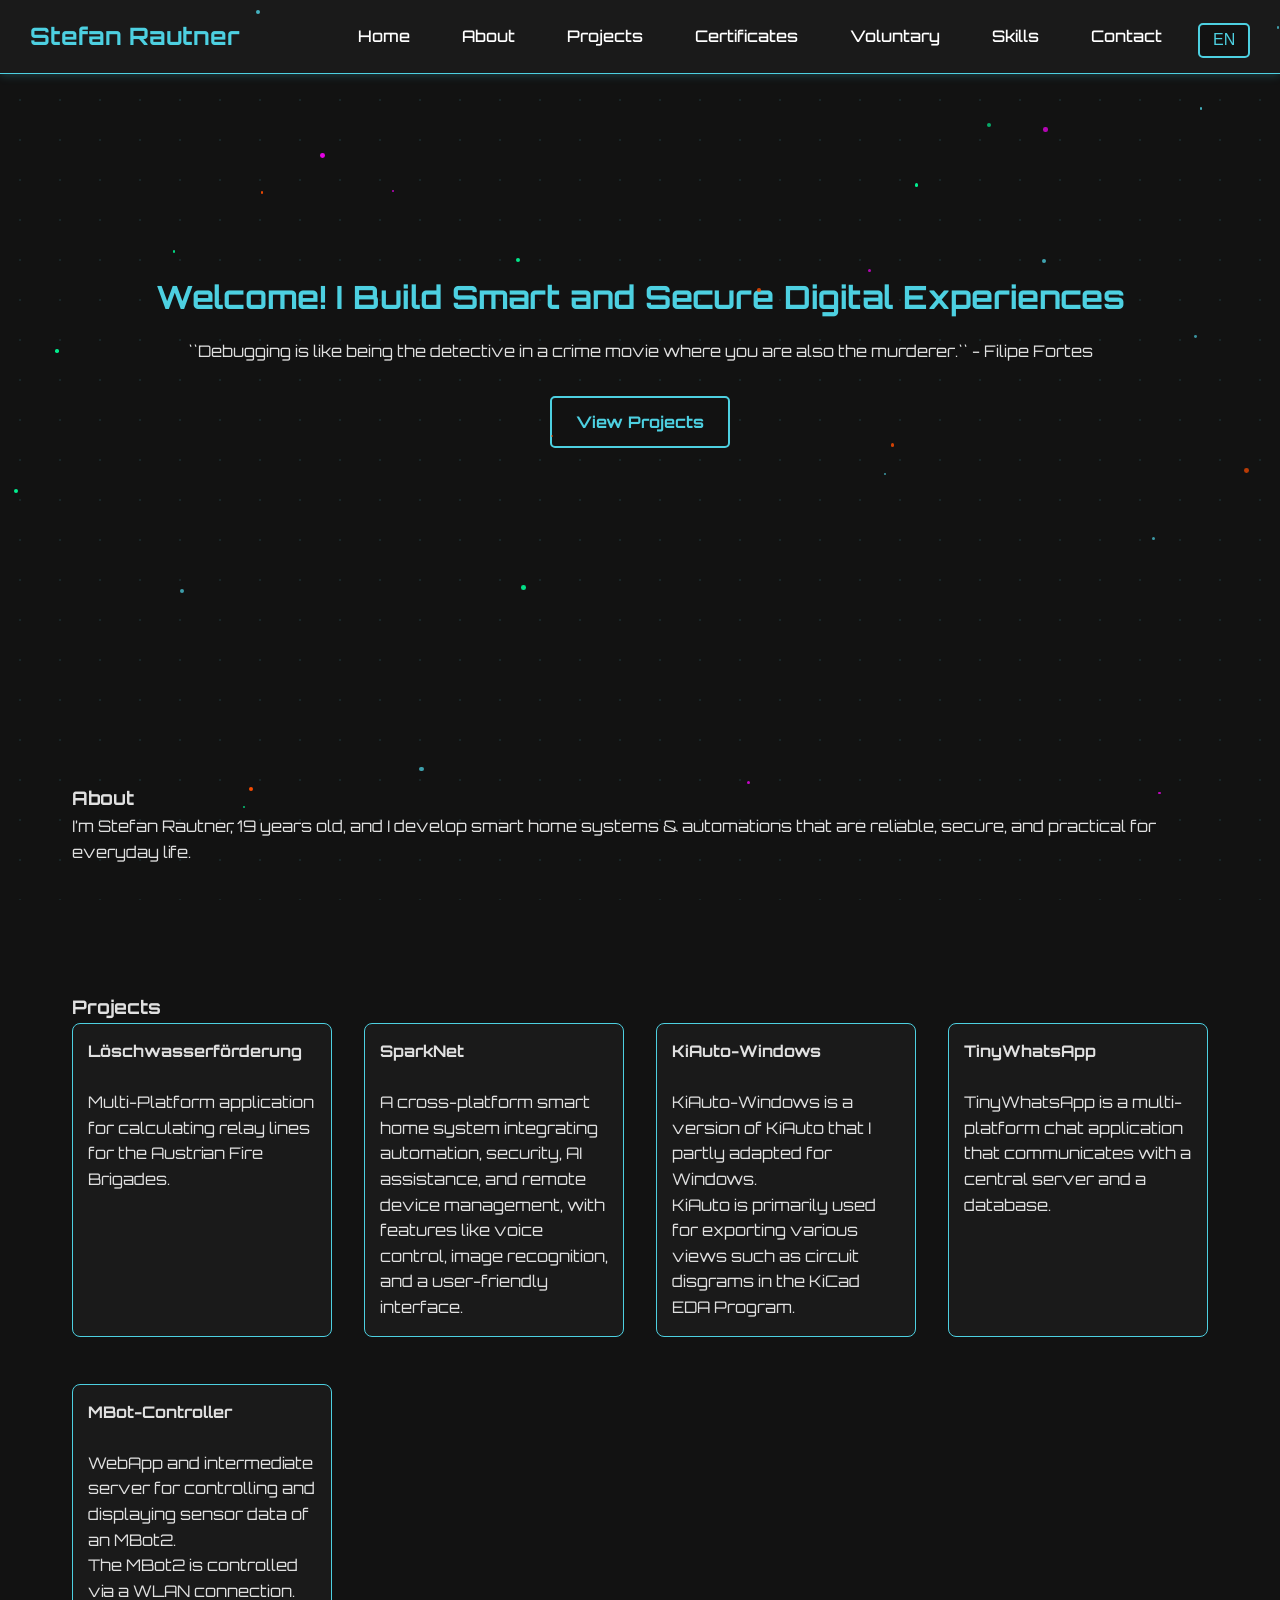
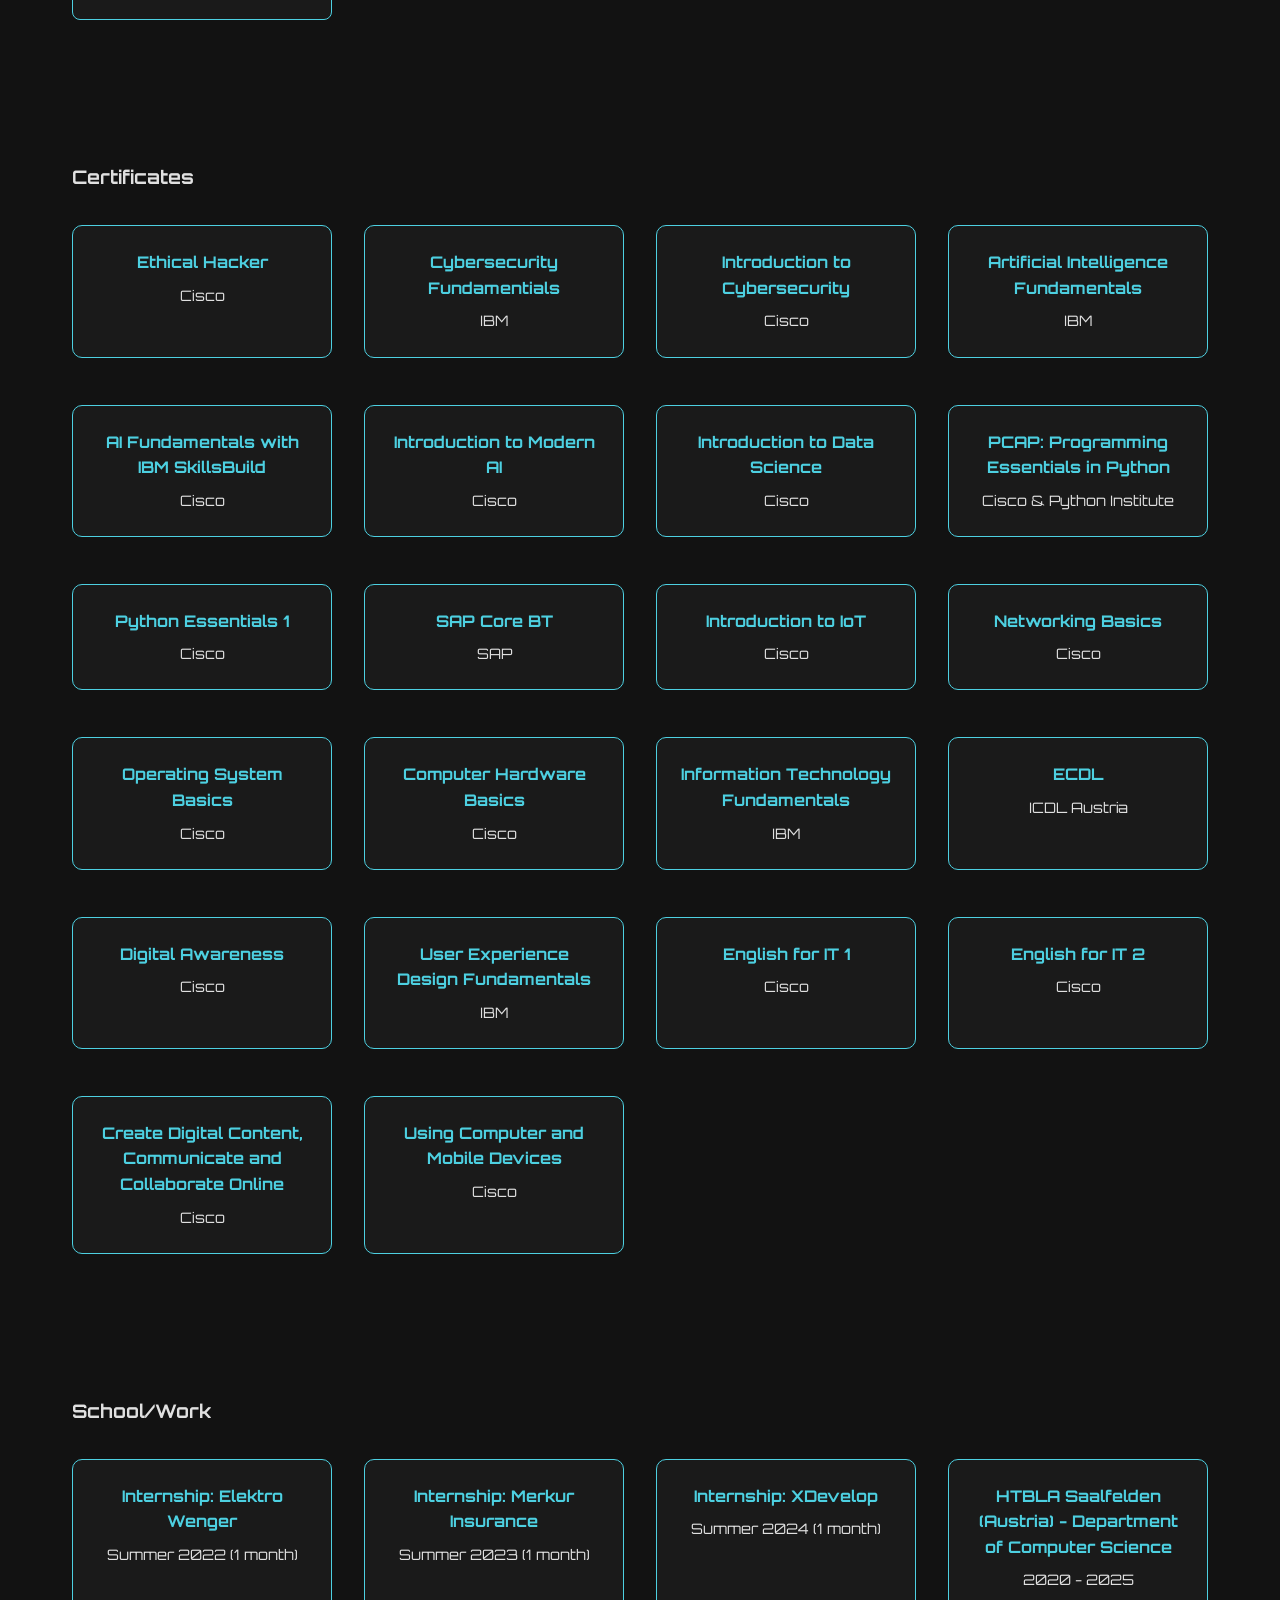
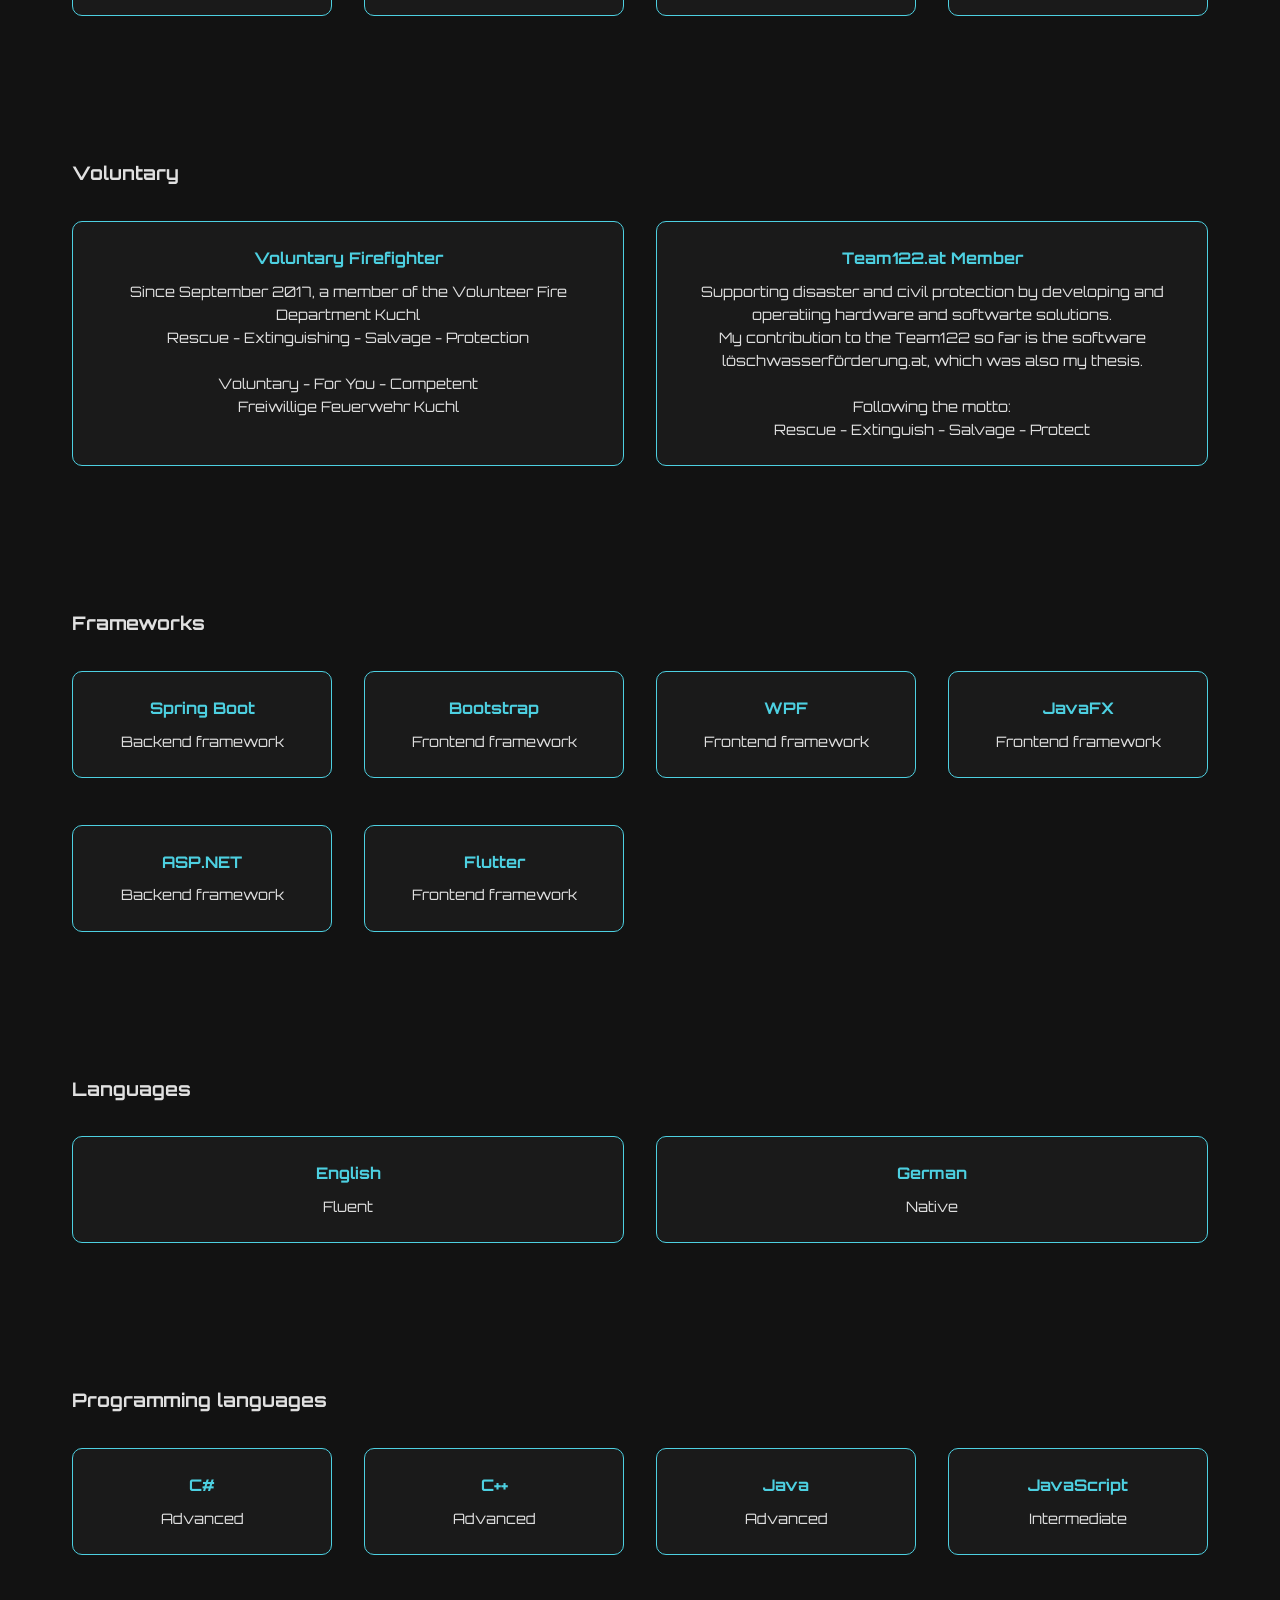
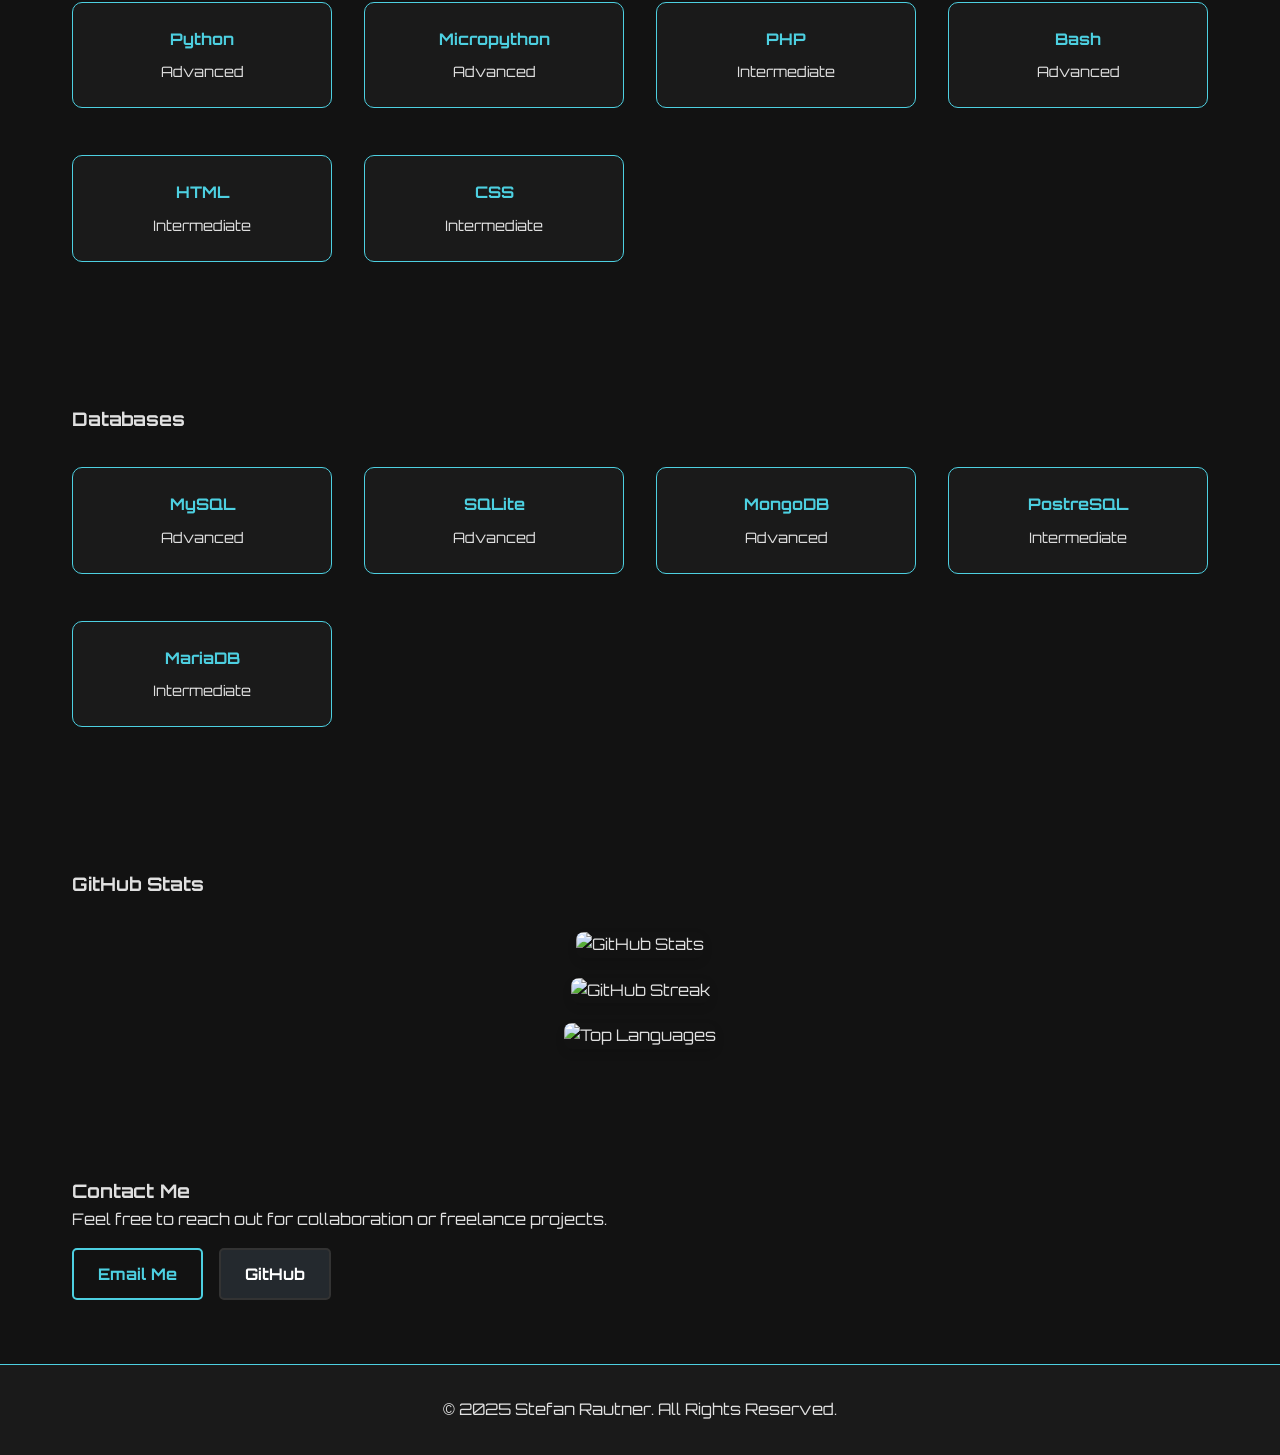
==== index.html @ 66706177 "Update" ====
<!DOCTYPE html>
<html lang="en">

<head>
    <meta charset="UTF-8">
    <meta name="viewport" content="width=device-width, initial-scale=1.0">
    <title>Portfolio</title>
    <link rel="stylesheet" href="style.css">
    <link rel="icon" href="favicon.ico" type="image/x-icon">
    <!-- Google Font for futuristic/cyber look -->
    <link href="https://fonts.googleapis.com/css2?family=Orbitron:wght@400;700&display=swap" rel="stylesheet">
</head>

<body>
    <!-- Header with navigation, hamburger menu, language switcher, and particles effect -->
    <header>
        <div class="particles"></div> <!-- Animated background particles -->
        <h1>Stefan Rautner</h1>

        <!-- Hamburger for mobile menu -->
        <div class="hamburger">
            <div></div> <!-- top line -->
            <div></div> <!-- middle line -->
            <div></div> <!-- bottom line -->
        </div>

        <!-- Right-side menu container including nav links and language switcher -->
        <div class="menu-right">
            <nav class="nav-links">
                <!-- Navigation links using data-key for translations -->
                <a href=".hero" data-key="nav_home"></a>
                <a href="#about" data-key="nav_about"></a>
                <a href="#projects" data-key="nav_projects"></a>
                <a href="#certificates" data-key="nav_certificates"></a>
                <a href="#voluntary" data-key="nav_voluntary"></a>
                <a href="#frameworks" data-key="nav_skills"></a>
                <a href="#contact" data-key="nav_contact"></a>
            </nav>

            <!-- Language switcher inside the hamburger menu -->
            <div class="lang-switcher">
                <div class="lang-dropdown">
                    <button class="lang-btn">EN</button> <!-- Current language -->
                    <div class="lang-options">
                        <button class="lang-option" data-lang="en">English</button>
                        <button class="lang-option" data-lang="de">Deutsch</button>
                    </div>
                </div>
            </div>
        </div>
    </header>

    <!-- Hero Section / Landing area -->
    <section class="hero">
        <h2 data-key="hero_title"></h2> <!-- Hero title -->
        <p data-key="hero_text"></p> <!-- Hero description -->
        <a href="#projects" class="btn" data-key="hero_btn"></a> <!-- Hero CTA button -->
    </section>

    <!-- About Section -->
    <section id="about">
        <h3 data-key="nav_about"></h3>
        <p data-key="about_text"></p>
    </section>

    <!-- Projects Section -->
    <section id="projects">
        <h3 data-key="nav_projects"></h3>
        <div class="projects"></div> <!-- Project cards loaded dynamically -->
    </section>

    <!-- Certificates Section -->
    <section id="certificates">
        <h3 data-key="nav_certificates"></h3>
        <div class="cards-container certificates"></div> <!-- Certificates cards with optional links -->
    </section>

    <!-- School Work Section -->
    <section id="school-work">
        <h3 data-key="nav_school_work"></h3>
        <div class="cards-container school-work"></div> <!-- Cards for school projects or assignments -->
    </section>

    <!-- Voluntary Work Section -->
    <section id="voluntary">
        <h3 data-key="nav_voluntary"></h3>
        <div class="cards-container voluntary"></div> <!-- Voluntary work cards -->
    </section>

    <!-- Frameworks / Skills Section -->
    <section id="frameworks">
        <h3 data-key="nav_frameworks"></h3>
        <div class="cards-container frameworks"></div> <!-- Skills cards -->
    </section>

    <!-- Natural Languages Section -->
    <section id="languages">
        <h3 data-key="nav_languages"></h3>
        <div class="cards-container languages"></div> <!-- Natural languages cards -->
    </section>

    <!-- Programming Languages Section -->
    <section id="programming">
        <h3 data-key="nav_programming"></h3>
        <div class="cards-container programming"></div> <!-- Programming languages cards -->
    </section>

    <!-- Databases Section -->
    <section id="databases">
        <h3 data-key="nav_databases"></h3>
        <div class="cards-container databases"></div> <!-- Database skills cards -->
    </section>

    <!-- GitHub Stats Section -->
    <section id="github-stats">
        <h3 data-key="nav_github_stats"></h3>
        <div class="cards-container github-stats">
            <!-- Profile Details Card -->
            <div class="github-card">
                <img 
                src="https://github-profile-summary-cards.vercel.app/api/cards/profile-details?username=StefanRautner&theme=react" 
                alt="GitHub Stats" 
                />
            </div>

            <!-- Streak Stats Card -->
            <div class="github-card">
                <img 
                src="https://streak-stats.demolab.com?user=StefanRautner&theme=react" 
                alt="GitHub Streak" 
                />
            </div>

            <!-- Top Languages Card -->
            <div class="github-card">
                <img 
                src="https://github-readme-stats.vercel.app/api/top-langs/?username=StefanRautner&layout=compact&theme=react" 
                alt="Top Languages" 
                />
            </div>
        </div>
    </section>


    <!-- Contact Section -->
    <section id="contact">
        <h3 data-key="contact_title"></h3>
        <p data-key="contact_text"></p>
        <div class="contact-links">
            <a id="emailBtn" class="btn contact-btn" data-key="contact_btn"></a> <!-- Opens email client -->
            <a id="githubBtn" class="btn github-btn" target="_blank">GitHub</a> <!-- Opens GitHub profile -->
        </div>
    </section>

    <!-- Scroll to Top Button -->
    <button id="scrollTopBtn" class="scroll-top">↑</button> <!-- Button for scrolling back to top -->

    <!-- Footer -->
    <footer>
        <span data-key="footer_text"></span> <!-- Footer text -->
    </footer>

    <!-- Main JavaScript file -->
    <script src="script.js"></script>
</body>

</html>
---- style.css ----
/* Reset & basic styling for all elements */
* {
    margin: 0;
    padding: 0;
    box-sizing: border-box;
}

/* Ensure html and body take full width, prevent horizontal scroll */
html,
body {
    width: 100%;
    overflow-x: hidden;
}

/* Body styling with dark theme and custom font */
body {
    font-family: 'Orbitron', sans-serif;
    background-color: #121212;
    color: #e0e0e0;
    line-height: 1.6;
}

/* Subtle background pattern for tech/cyber feel */
body::before {
    content: '';
    position: fixed;
    top: 0;
    left: 0;
    width: 100%;
    height: 100%;
    background-image: radial-gradient(#4dd0e1 1px, transparent 1px),
        radial-gradient(#00ff99 1px, transparent 1px);
    background-size: 40px 40px;
    opacity: 0.1;
    pointer-events: none;
    z-index: 0;
}

/* Particle effect container */
.particles {
    position: fixed;
    top: 0;
    left: 0;
    width: 100%;
    height: 100%;
    pointer-events: none;
    /* particles won't block clicks */
    z-index: 0;
    overflow: hidden;
}

/* Individual particle styling and animation */
.particles div {
    position: absolute;
    border-radius: 50%;
    animation: float 12s linear infinite;
}

@keyframes float {
    0% {
        transform: translateY(0) translateX(0);
        opacity: 0.6;
    }

    50% {
        transform: translateY(-40vh) translateX(15vw);
        opacity: 0.3;
    }

    100% {
        transform: translateY(-80vh) translateX(-10vw);
        opacity: 0.6;
    }
}

/* Header styling: fixed at top, flex layout */
header {
    position: fixed;
    top: 0;
    left: 0;
    width: 100%;
    z-index: 1000;
    display: flex;
    justify-content: space-between;
    align-items: center;
    flex-wrap: wrap;
    padding: 1rem 2rem; /* oder 15px 30px */
    background-color: #1a1a1a;
    border-bottom: 1px solid #4dd0e1;
    box-shadow: 0 0 10px rgba(77, 208, 225, 0.3);
    color: white;
}


/* Logo styling */
header h1 {
    color: #4dd0e1;
    font-size: 1.5rem;
}

/* Navigation styling */
nav {
    display: flex;
    flex-wrap: wrap;
}

nav a {
    margin: 0 1rem;
    color: #e0e0e0;
    text-decoration: none;
    position: relative;
    transition: 0.3s;
}

/* Hover underline effect for nav links */
nav a::after {
    content: '';
    position: absolute;
    width: 0%;
    height: 2px;
    background-color: #4dd0e1;
    bottom: -3px;
    left: 0;
    transition: width 0.3s;
}

nav a:hover::after {
    width: 100%;
}

/* Language switcher container */
.lang-switcher {
    position: relative;
    margin-top: 0.5rem;
}

/* Language dropdown wrapper */
.lang-dropdown {
    position: relative;
    display: inline-block;
}

/* Language button styling */
.lang-btn {
    background: #121212;
    border: 2px solid #4dd0e1;
    padding: 0.4rem 0.8rem;
    border-radius: 5px;
    color: #4dd0e1;
    font-size: 1rem;
    cursor: pointer;
    transition: all 0.3s ease;
}

.lang-btn:hover {
    background-color: #4dd0e1;
    color: #121212;
}

/* Dropdown options hidden by default */
.lang-options {
    display: none;
    position: absolute;
    top: 110%;
    right: 0;
    background: #1a1a1a;
    border: 1px solid #4dd0e1;
    border-radius: 5px;
    min-width: 120px;
    z-index: 1001;
}

/* Show dropdown when active */
.lang-dropdown.active .lang-options {
    display: block;
}

/* Individual language option styling */
.lang-option {
    display: block;
    width: 100%;
    background: none;
    border: none;
    padding: 0.5rem 1rem;
    text-align: left;
    color: #e0e0e0;
    cursor: pointer;
    font-size: 0.95rem;
    transition: background 0.2s;
}

.lang-option:hover {
    background-color: #4dd0e1;
    color: #121212;
}

/* Hero section center-aligned */
.hero {
    display: flex;
    flex-direction: column;
    justify-content: center;
    align-items: center;
    min-height: 80vh;
    padding: 0 20px;
    text-align: center;
}


/* Hero title styling */
.hero h2 {
    font-size: 2rem;
    margin-bottom: 1rem;
    color: #4dd0e1;
}

/* Hero paragraph spacing */
.hero p {
    margin-bottom: 2rem;
}

/* General button styling */
.btn {
    display: inline-block;
    padding: 0.7rem 1.5rem;
    border: 2px solid #4dd0e1;
    border-radius: 5px;
    color: #4dd0e1;
    text-decoration: none;
    font-weight: bold;
    transition: all 0.3s;
}

.btn:hover {
    background-color: #4dd0e1;
    color: #121212;
}

/* Section padding and width */
section {
    padding: 4rem 2rem;
    max-width: 1200px;
    margin: auto;
    width: 100%;
    scroll-margin-top: 80px;
    /* prevent header overlap when linking */
}

/* Anchor offset for fixed header */
section::before {
    content: "";
    display: block;
    height: 80px;
    margin-top: -80px;
    visibility: hidden;
}

/* Grid layout for projects */
.projects {
    display: grid;
    grid-template-columns: repeat(auto-fit, minmax(250px, 1fr));
    gap: 2rem;
}

/* Individual project card styling */
.project-card {
    background-color: #1a1a1a;
    padding: 1.5rem;
    border-radius: 10px;
    transition: transform 0.3s, box-shadow 0.3s;
}

.project-card, .card {
    border: 1px solid #4dd0e1; /* Neon-Blau wie Partikel */
    border-radius: 8px;
    padding: 15px;
    margin-bottom: 15px;
}

.project-card:hover, .card:hover {
    border-color: #3cff00; /* Farbe ändert sich beim Hover */
    box-shadow: 0 4px 8px rgba(0,0,0,0.1);
    transform: translateY(-2px);
    transition: all 0.3s ease;
}



.project-card:hover {
    transform: translateY(-5px);
    box-shadow: 0 5px 15px rgba(77, 208, 225, 0.4);
}

/* Footer styling */
footer {
    text-align: center;
    padding: 2rem;
    background-color: #1a1a1a;
    border-top: 1px solid #4dd0e1;
}

/* Container for contact buttons */
.contact-links {
    display: flex;
    gap: 1rem;
    flex-wrap: wrap;
    margin-top: 1rem;
}

/* Hover animation for contact buttons */
.contact-links .btn::after {
    content: '';
    position: absolute;
    left: -100%;
    top: 0;
    width: 100%;
    height: 100%;
    background: rgba(77, 208, 225, 0.2);
    transition: all 0.3s ease;
    z-index: 0;
}

.contact-links .btn:hover::after {
    left: 0;
}

.contact-links .btn:hover {
    color: #121212;
    background-color: #4dd0e1;
}

/* GitHub button special styling */
.github-btn {
    border-color: #333;
    background-color: #24292e;
    color: #fff;
}

.github-btn::after {
    background: rgba(77, 208, 225, 0.15);
}

.github-btn:hover {
    background-color: #4dd0e1;
    color: #121212;
    border-color: #4dd0e1;
}

/* GitHub Stats */
.cards-container.github-stats {
    display: flex;
    flex-direction: column;
    gap: 20px;
    align-items: center;
}

.github-card img {
    max-width: 100%;
    border-radius: 8px;
    box-shadow: 0 4px 10px rgba(0,0,0,0.1);
}


/* Responsive adjustments for smaller screens */
@media (max-width: 768px) {
    header {
        flex-direction: column;
        align-items: flex-start;
    }

    nav {
        margin-top: 0.5rem;
        width: 100%;
    }

    nav a {
        margin: 0.3rem 0.5rem;
    }

    .lang-switcher {
        align-self: flex-end;
        margin-top: 0.5rem;
    }

    .hero h2 {
        font-size: 1.7rem;
    }

    .hero p {
        font-size: 0.95rem;
    }
}

/* Scroll-to-top button */
.scroll-top {
    position: fixed;
    bottom: 20px;
    right: 20px;
    background: #121212;
    border: 2px solid #4dd0e1;
    color: #4dd0e1;
    width: 50px;
    height: 50px;
    border-radius: 50%;
    font-size: 1.5rem;
    cursor: pointer;
    display: none;
    transition: all 0.3s ease;
    box-shadow: 0 0 15px rgba(77, 208, 225, 0.6);

    /* center the arrow */
    display: flex;
    justify-content: center;
    align-items: center;
}

/* Generic grid container for cards */
.cards-container {
    display: grid;
    grid-template-columns: repeat(auto-fit, minmax(220px, 1fr));
    gap: 2rem;
    margin-top: 2rem;
}

/* Individual card styling for skills, certificates, etc. */
.card {
    background-color: #1a1a1a;
    padding: 1.5rem;
    border-radius: 10px;
    transition: transform 0.3s, box-shadow 0.3s;
    text-align: center;
}

.card:hover {
    transform: translateY(-5px);
    box-shadow: 0 5px 15px rgba(77, 208, 225, 0.4);
}

.card h4 {
    margin-bottom: 0.5rem;
    color: #4dd0e1;
}

.card p {
    font-size: 0.9rem;
    color: #e0e0e0;
}

header {
    display: flex;
    justify-content: space-between;
    align-items: center;
    position: fixed;
    padding: 15px 30px;
    color: white;
}

.menu-right {
    display: flex;
    align-items: center;
    gap: 20px;
}

.nav-links {
    display: flex;
    gap: 20px;
}

.nav-links a {
    color: white;
    text-decoration: none;
    font-weight: 500;
}

.hamburger {
    display: none;
    flex-direction: column;
    cursor: pointer;
    gap: 5px;
}

.hamburger div {
    width: 25px;
    height: 3px;
    background-color: white;
    transition: all 0.3s ease;
}

/* Mobile Responsive */
@media (max-width: 768px) {
    .menu-right {
        position: fixed;
        top: 0;
        right: -250px; /* hidden by default */
        height: 100%;
        width: 250px;
        background-color: rgba(0,0,0,0.95);
        flex-direction: column;
        align-items: flex-start;
        padding: 70px 20px;
        gap: 20px;
        transition: right 0.3s ease;
        z-index: 999;
    }

    .menu-right.active {
        right: 0; /* slide in */
    }

    .nav-links {
        flex-direction: column;
        width: 100%;
        gap: 15px;
    }

    .hamburger {
        display: flex;
    }
}

/* Hamburger animation */
.hamburger.open div:nth-child(1) {
    transform: rotate(45deg) translate(5px, 5px);
}
.hamburger.open div:nth-child(2) {
    opacity: 0;
}
.hamburger.open div:nth-child(3) {
    transform: rotate(-45deg) translate(5px, -5px);
}
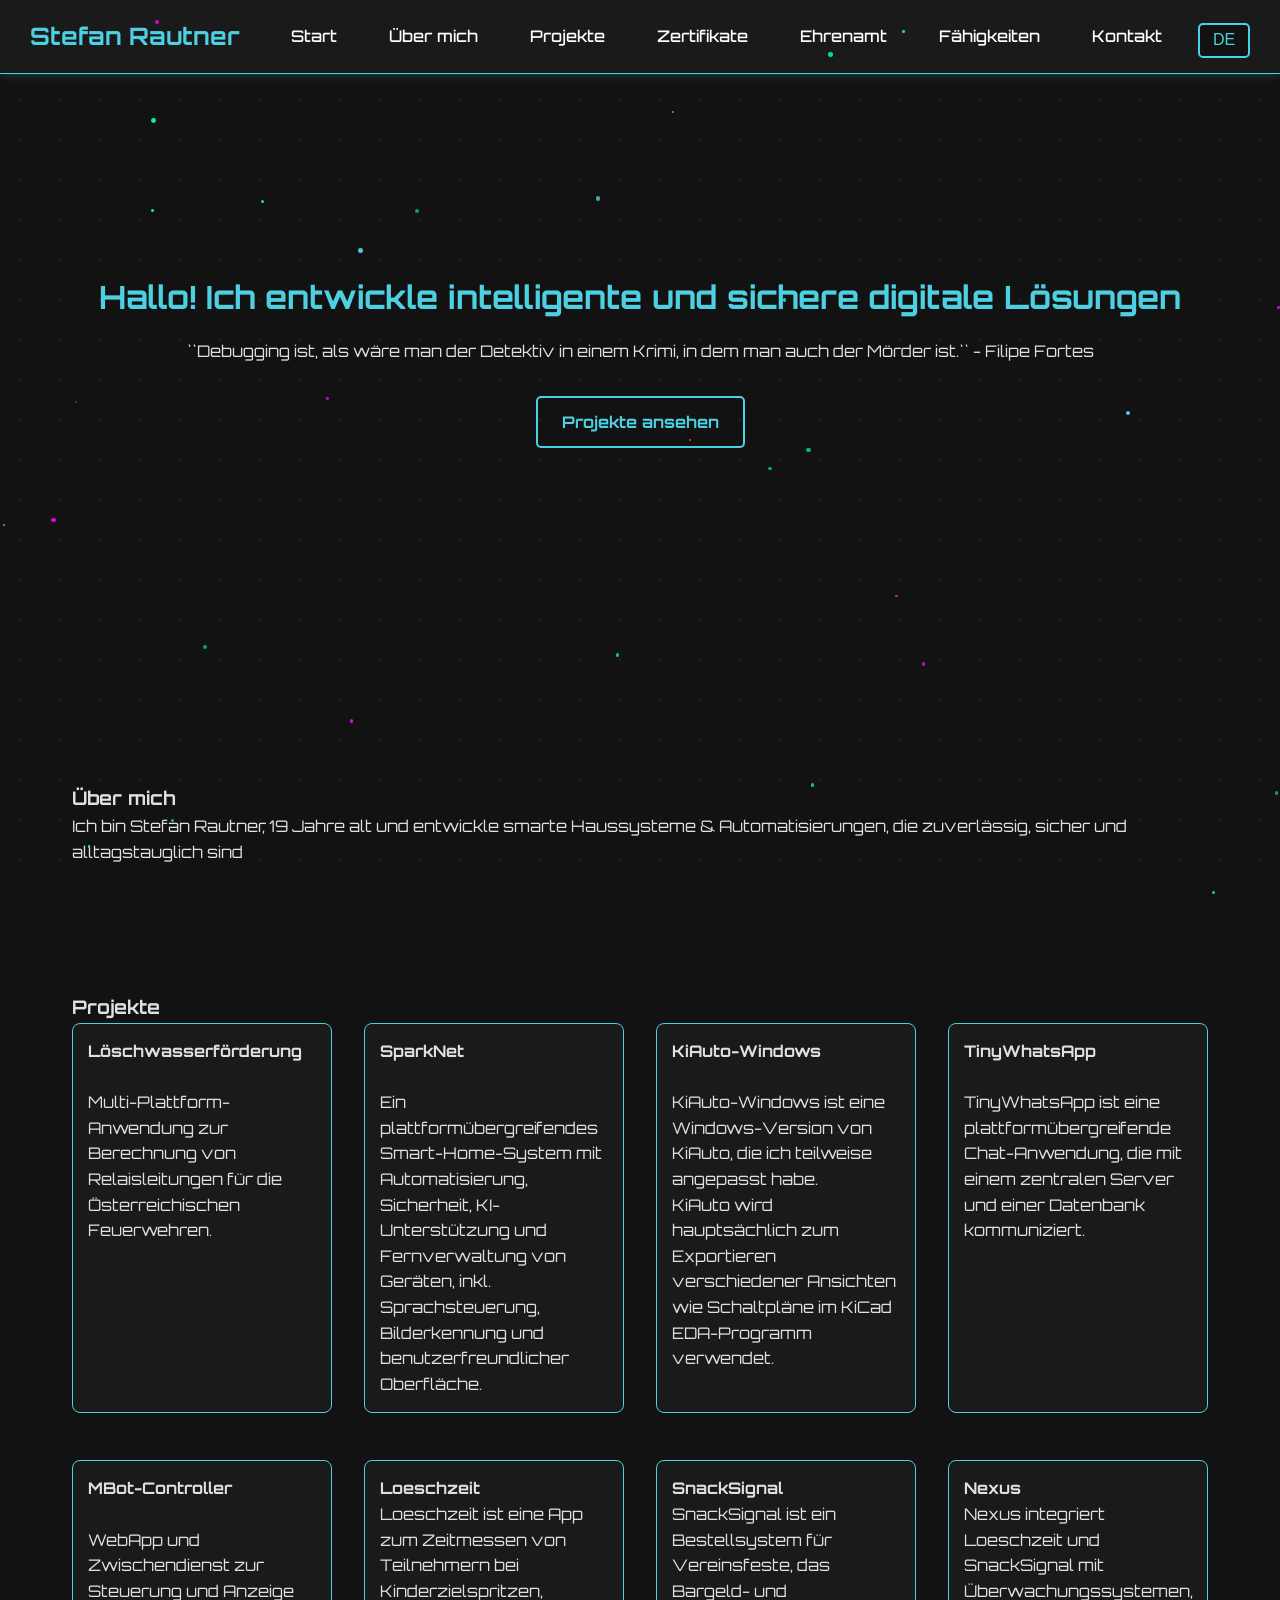
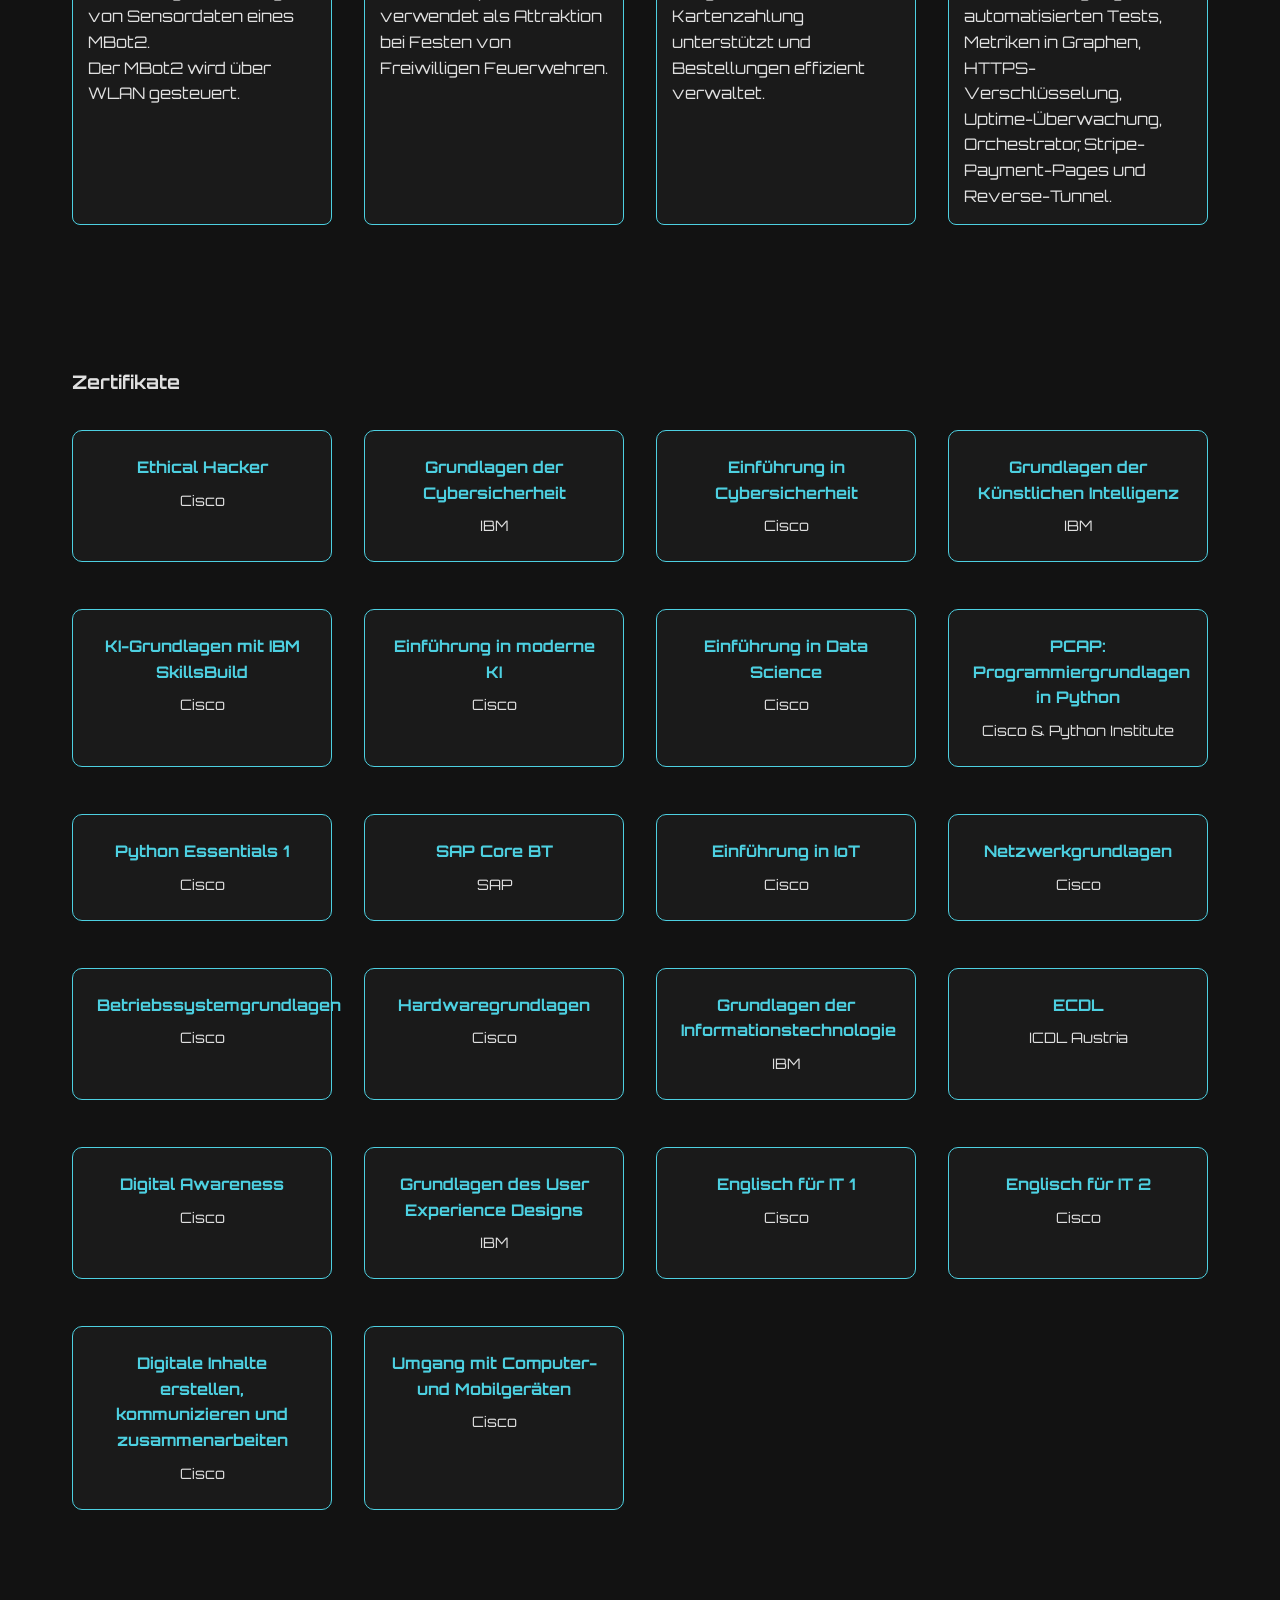
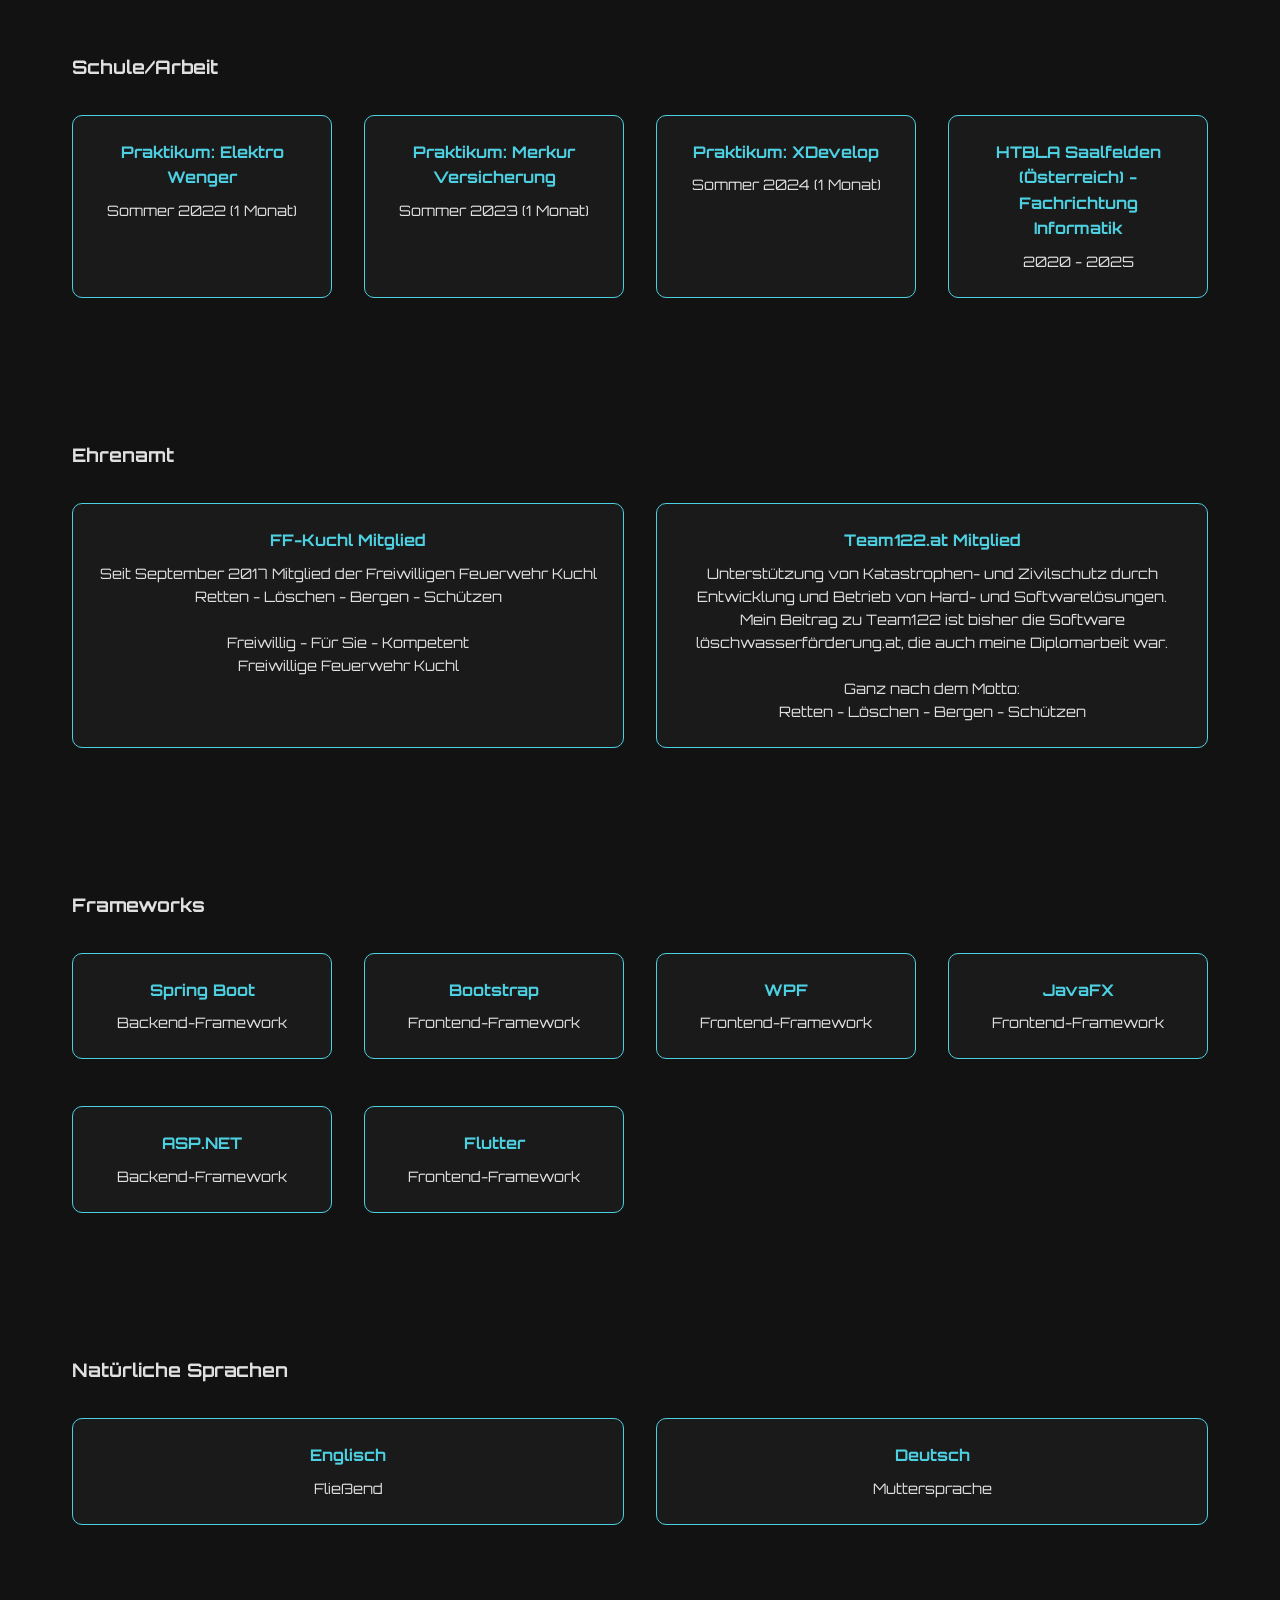
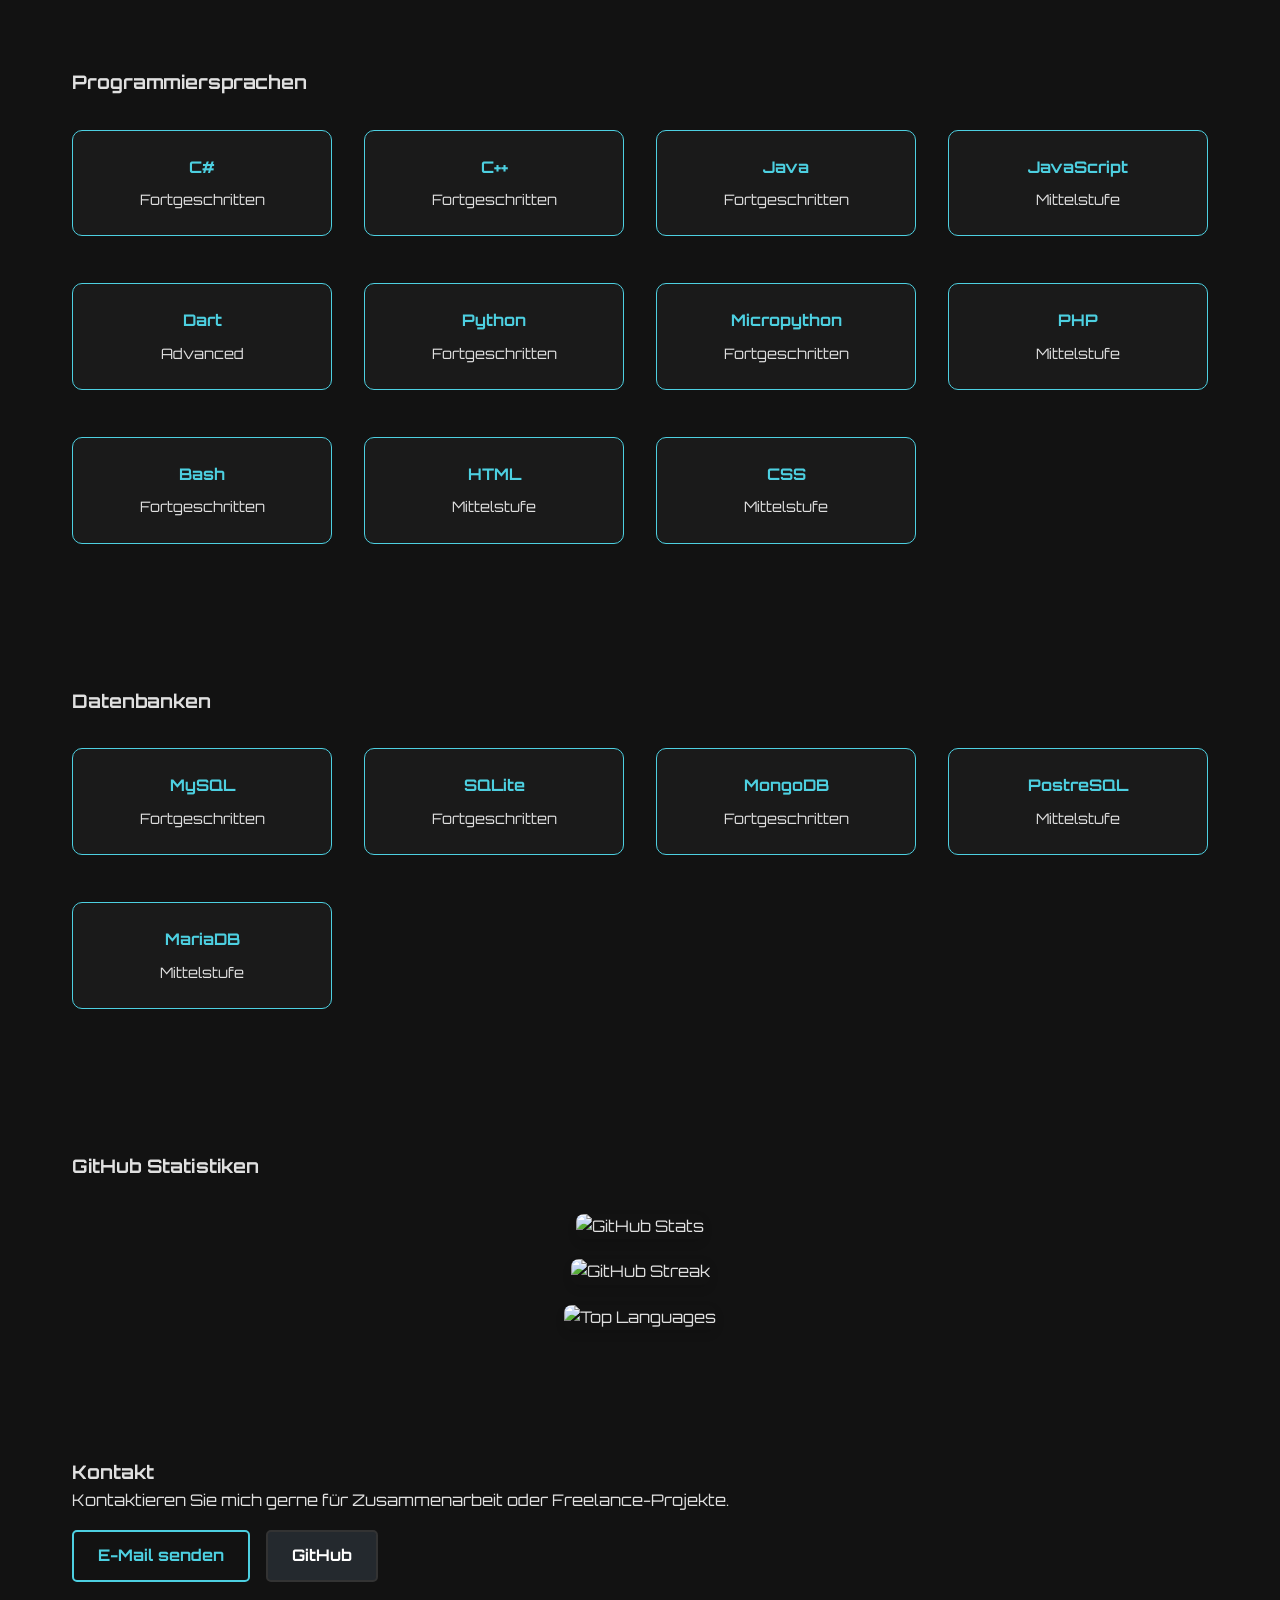
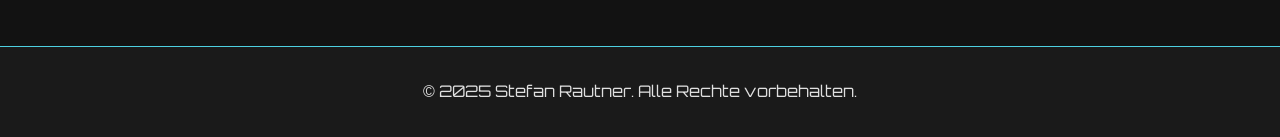
==== commit 8a8d73e2: "WP" ====
--- a/index.html
+++ b/index.html
@@ -1,5 +1,5 @@
 <!DOCTYPE html>
-<html lang="en">
+<html lang="de">
 
 <head>
     <meta charset="UTF-8">
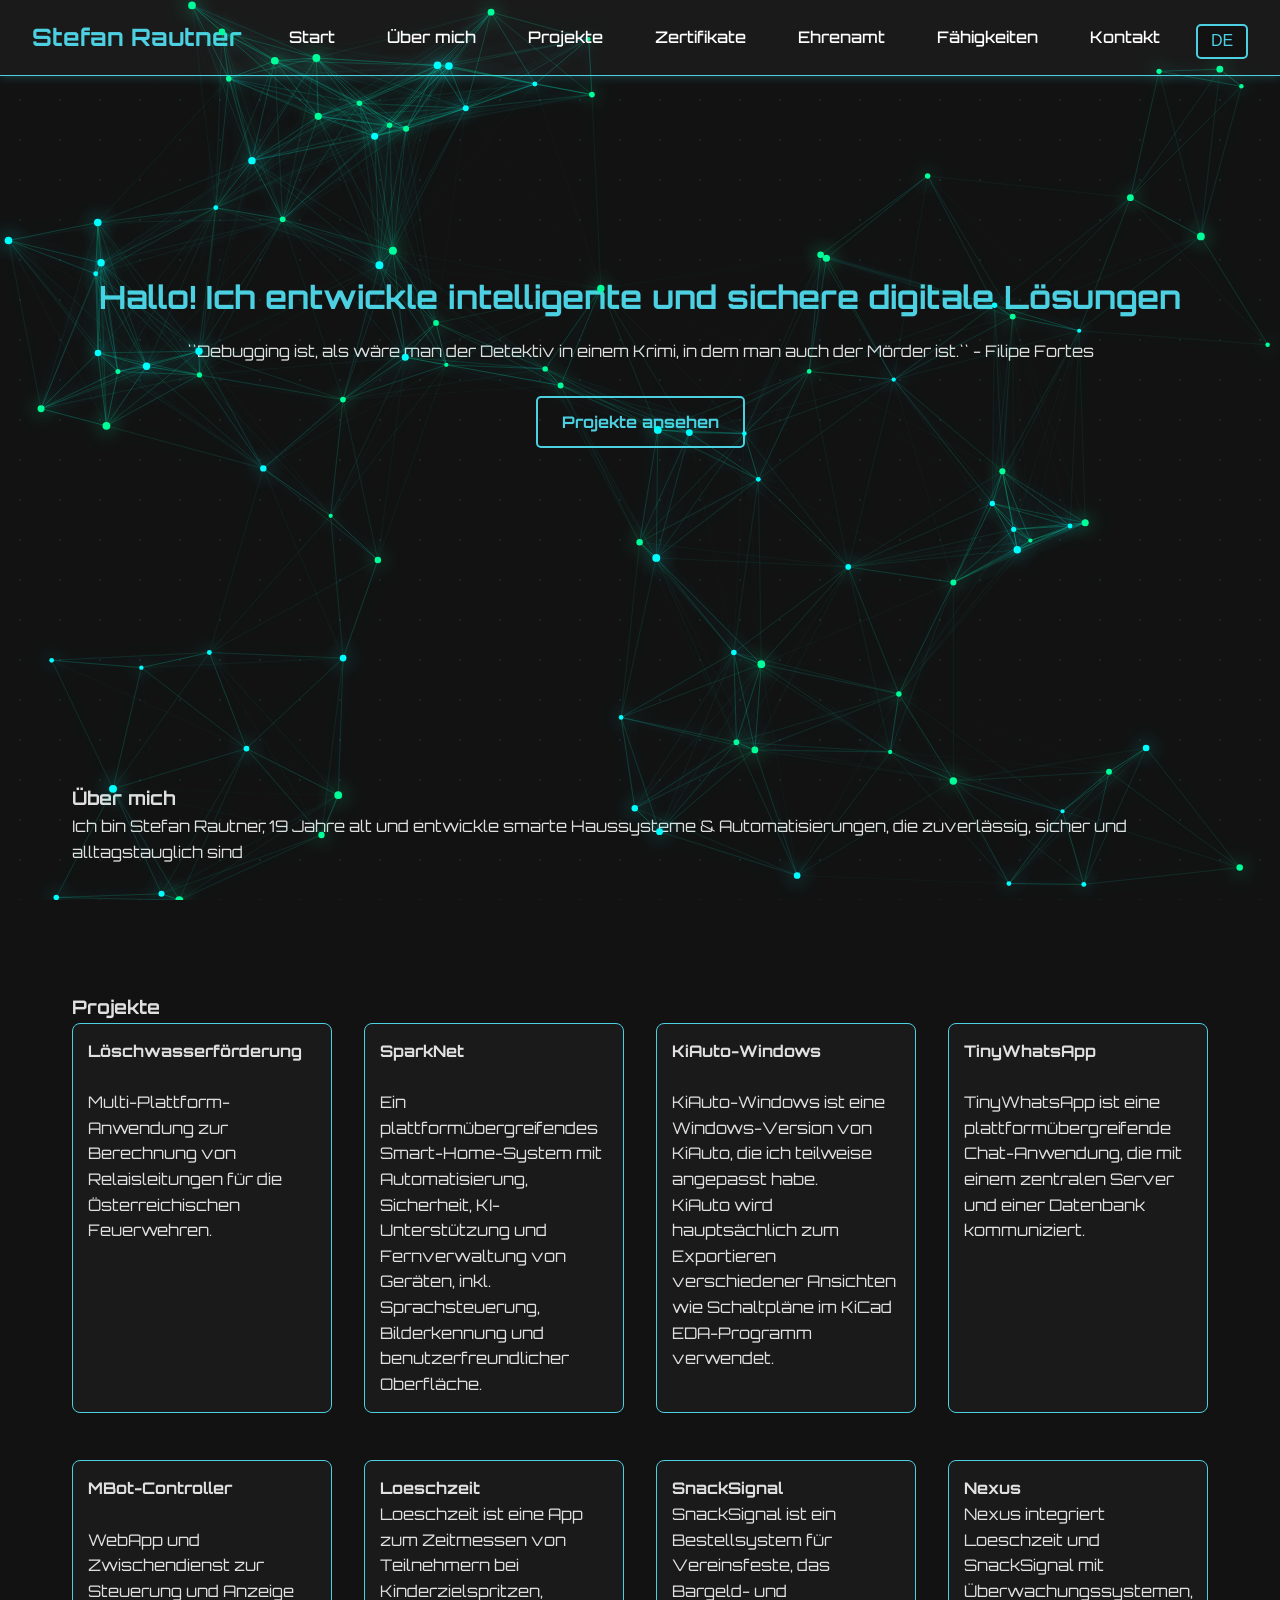
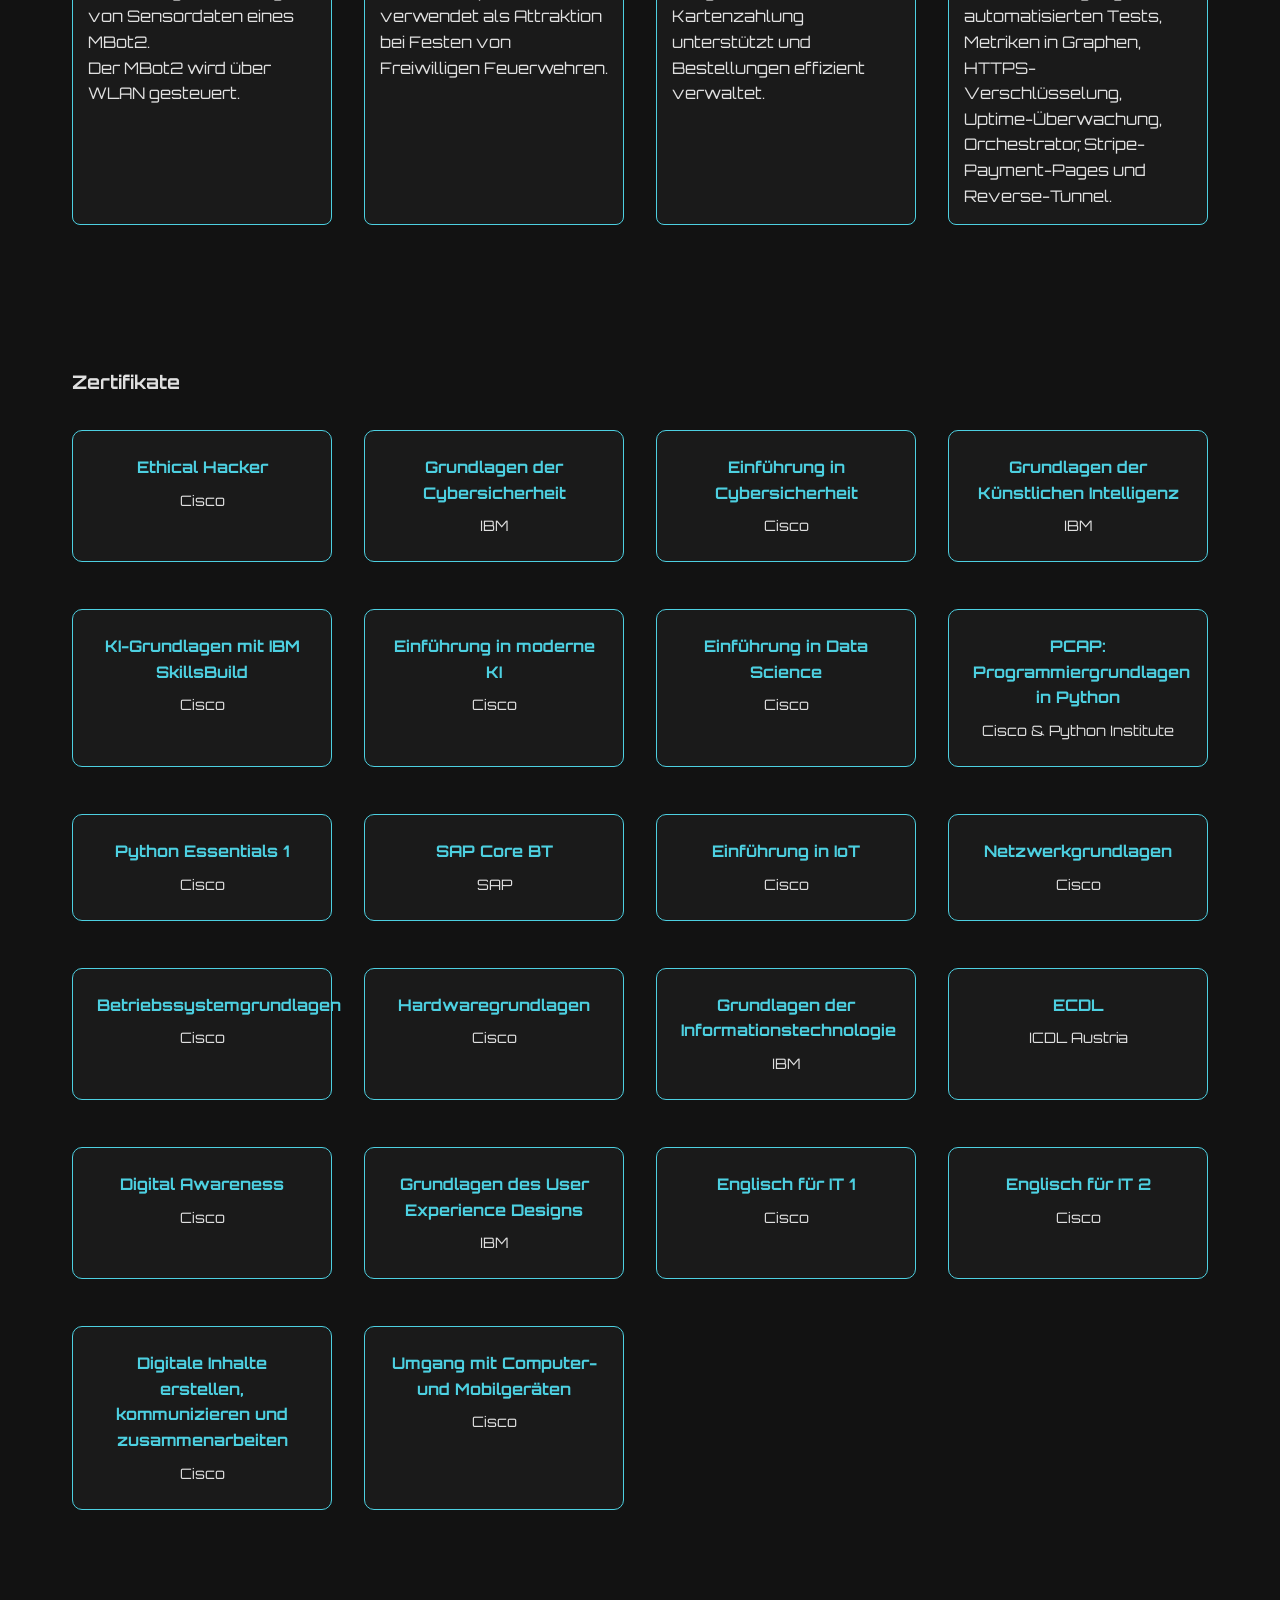
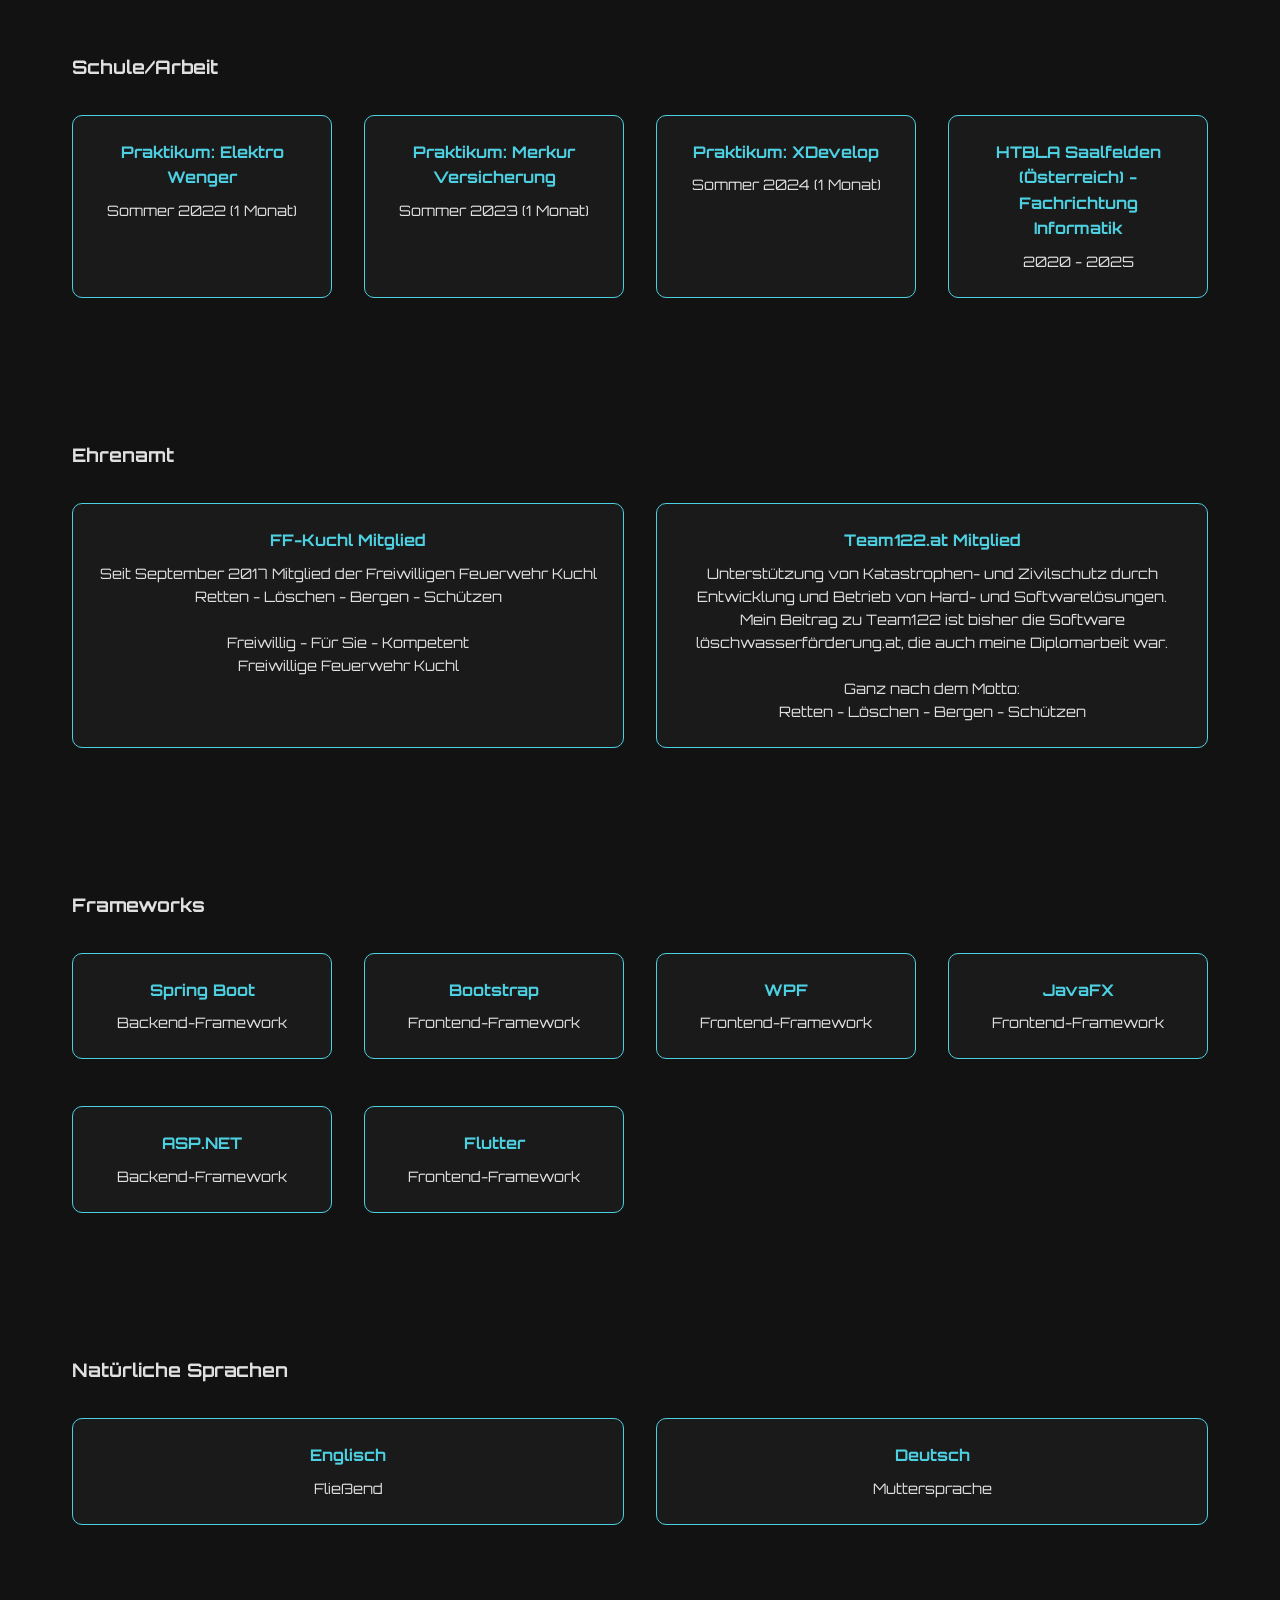
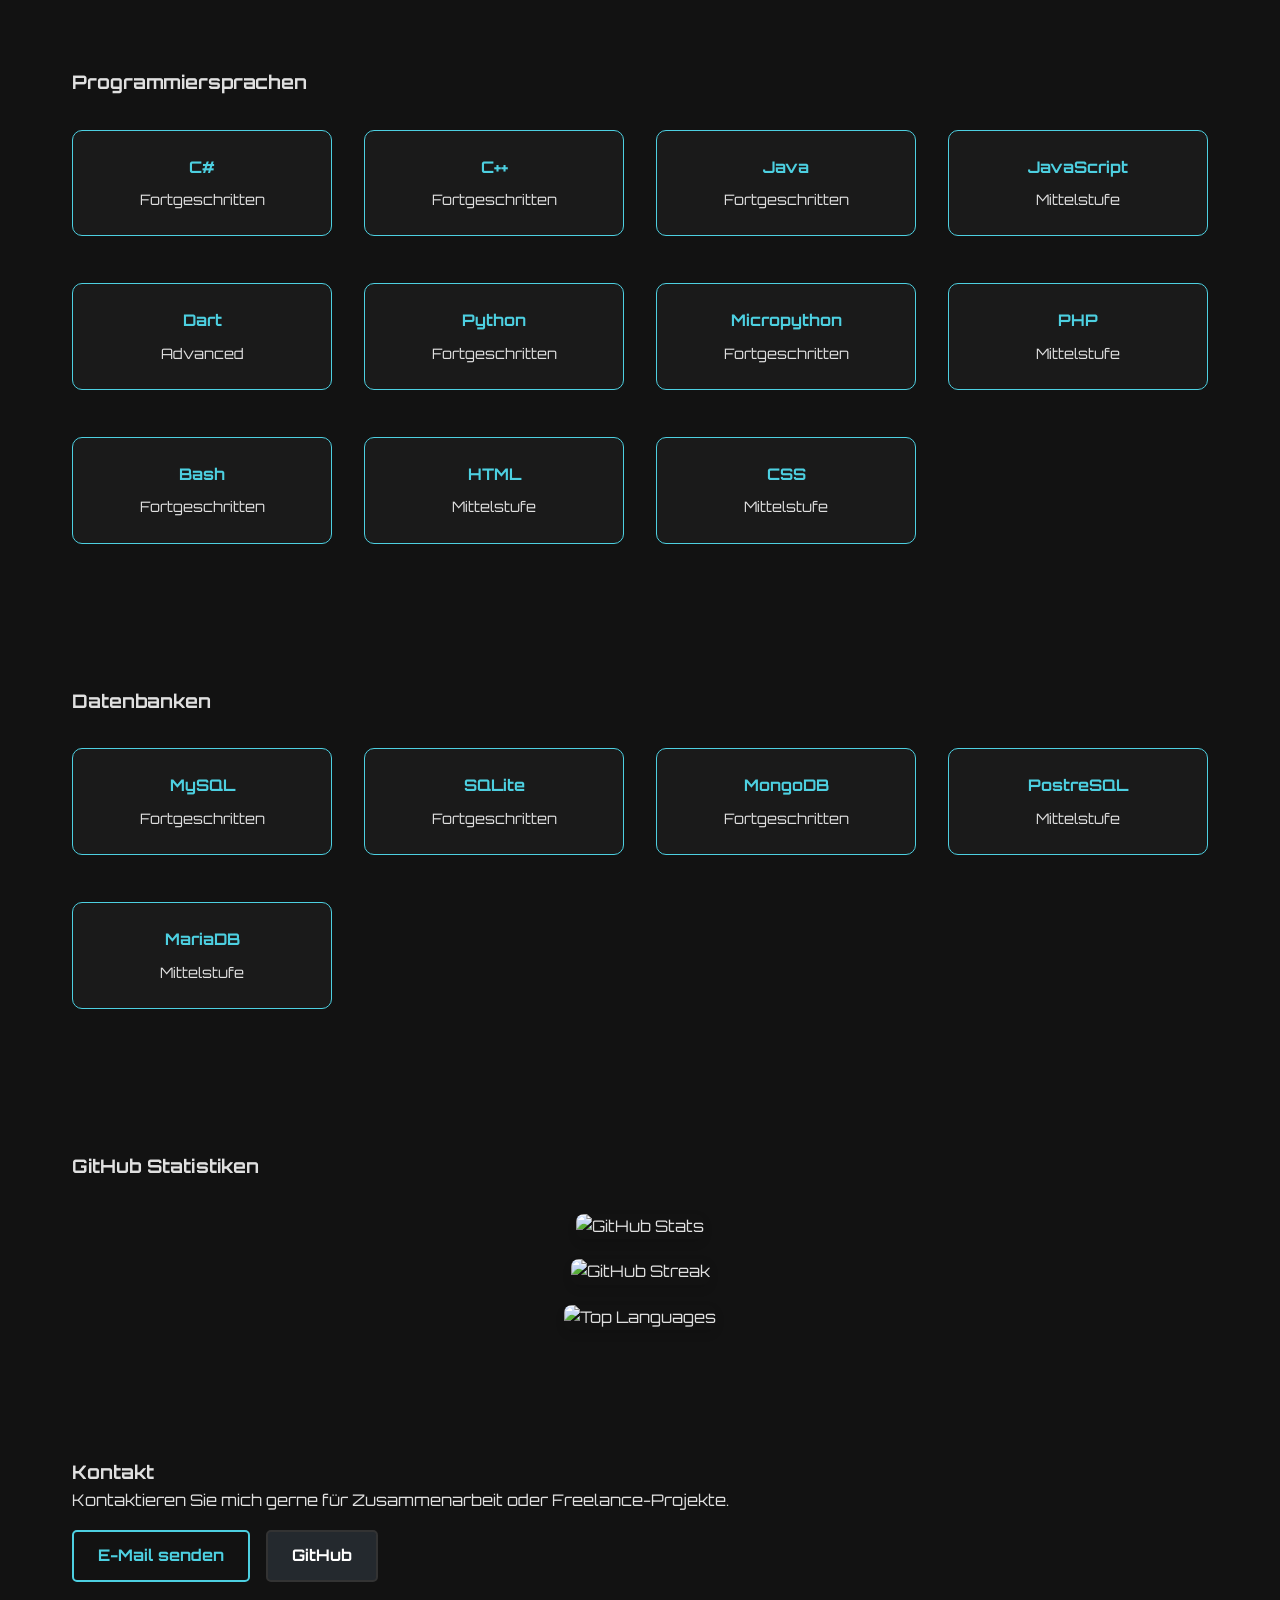
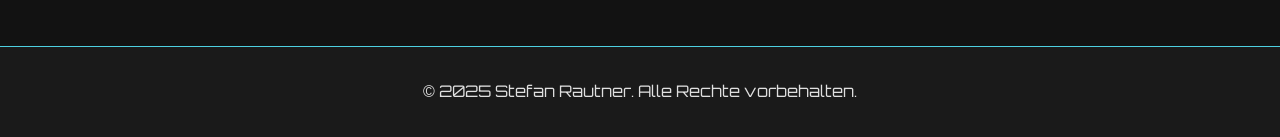
==== commit f2baaecb: "Update Background" ====
--- a/index.html
+++ b/index.html
@@ -12,156 +12,156 @@
 </head>
 
 <body>
-    <!-- Header with navigation, hamburger menu, language switcher, and particles effect -->
-    <header>
-        <div class="particles"></div> <!-- Animated background particles -->
-        <h1>Stefan Rautner</h1>
+<!-- Header with navigation, hamburger menu, language switcher, and particles effect -->
+<header>
+    <div class="particles"></div> <!-- Animated background particles -->
+    <h1>Stefan Rautner</h1>
 
-        <!-- Hamburger for mobile menu -->
-        <div class="hamburger">
-            <div></div> <!-- top line -->
-            <div></div> <!-- middle line -->
-            <div></div> <!-- bottom line -->
-        </div>
+    <!-- Hamburger for mobile menu -->
+    <div class="hamburger">
+        <div></div> <!-- top line -->
+        <div></div> <!-- middle line -->
+        <div></div> <!-- bottom line -->
+    </div>
 
-        <!-- Right-side menu container including nav links and language switcher -->
-        <div class="menu-right">
-            <nav class="nav-links">
-                <!-- Navigation links using data-key for translations -->
-                <a href=".hero" data-key="nav_home"></a>
-                <a href="#about" data-key="nav_about"></a>
-                <a href="#projects" data-key="nav_projects"></a>
-                <a href="#certificates" data-key="nav_certificates"></a>
-                <a href="#voluntary" data-key="nav_voluntary"></a>
-                <a href="#frameworks" data-key="nav_skills"></a>
-                <a href="#contact" data-key="nav_contact"></a>
-            </nav>
+    <!-- Right-side menu container including nav links and language switcher -->
+    <div class="menu-right">
+        <nav class="nav-links">
+            <!-- Navigation links using data-key for translations -->
+            <a href=".hero" data-key="nav_home"></a>
+            <a href="#about" data-key="nav_about"></a>
+            <a href="#projects" data-key="nav_projects"></a>
+            <a href="#certificates" data-key="nav_certificates"></a>
+            <a href="#voluntary" data-key="nav_voluntary"></a>
+            <a href="#frameworks" data-key="nav_skills"></a>
+            <a href="#contact" data-key="nav_contact"></a>
+        </nav>
 
-            <!-- Language switcher inside the hamburger menu -->
-            <div class="lang-switcher">
-                <div class="lang-dropdown">
-                    <button class="lang-btn">EN</button> <!-- Current language -->
-                    <div class="lang-options">
-                        <button class="lang-option" data-lang="en">English</button>
-                        <button class="lang-option" data-lang="de">Deutsch</button>
-                    </div>
+        <!-- Language switcher inside the hamburger menu -->
+        <div class="lang-switcher">
+            <div class="lang-dropdown">
+                <button class="lang-btn">EN</button> <!-- Current language -->
+                <div class="lang-options">
+                    <button class="lang-option" data-lang="en">English</button>
+                    <button class="lang-option" data-lang="de">Deutsch</button>
                 </div>
             </div>
         </div>
-    </header>
+    </div>
+</header>
 
-    <!-- Hero Section / Landing area -->
-    <section class="hero">
-        <h2 data-key="hero_title"></h2> <!-- Hero title -->
-        <p data-key="hero_text"></p> <!-- Hero description -->
-        <a href="#projects" class="btn" data-key="hero_btn"></a> <!-- Hero CTA button -->
-    </section>
+<!-- Hero Section / Landing area -->
+<section class="hero">
+    <h2 data-key="hero_title"></h2> <!-- Hero title -->
+    <p data-key="hero_text"></p> <!-- Hero description -->
+    <a href="#projects" class="btn" data-key="hero_btn"></a> <!-- Hero CTA button -->
+</section>
 
-    <!-- About Section -->
-    <section id="about">
-        <h3 data-key="nav_about"></h3>
-        <p data-key="about_text"></p>
-    </section>
+<!-- About Section -->
+<section id="about">
+    <h3 data-key="nav_about"></h3>
+    <p data-key="about_text"></p>
+</section>
 
-    <!-- Projects Section -->
-    <section id="projects">
-        <h3 data-key="nav_projects"></h3>
-        <div class="projects"></div> <!-- Project cards loaded dynamically -->
-    </section>
+<!-- Projects Section -->
+<section id="projects">
+    <h3 data-key="nav_projects"></h3>
+    <div class="projects"></div> <!-- Project cards loaded dynamically -->
+</section>
 
-    <!-- Certificates Section -->
-    <section id="certificates">
-        <h3 data-key="nav_certificates"></h3>
-        <div class="cards-container certificates"></div> <!-- Certificates cards with optional links -->
-    </section>
+<!-- Certificates Section -->
+<section id="certificates">
+    <h3 data-key="nav_certificates"></h3>
+    <div class="cards-container certificates"></div> <!-- Certificates cards with optional links -->
+</section>
 
-    <!-- School Work Section -->
-    <section id="school-work">
-        <h3 data-key="nav_school_work"></h3>
-        <div class="cards-container school-work"></div> <!-- Cards for school projects or assignments -->
-    </section>
+<!-- School Work Section -->
+<section id="school-work">
+    <h3 data-key="nav_school_work"></h3>
+    <div class="cards-container school-work"></div> <!-- Cards for school projects or assignments -->
+</section>
 
-    <!-- Voluntary Work Section -->
-    <section id="voluntary">
-        <h3 data-key="nav_voluntary"></h3>
-        <div class="cards-container voluntary"></div> <!-- Voluntary work cards -->
-    </section>
+<!-- Voluntary Work Section -->
+<section id="voluntary">
+    <h3 data-key="nav_voluntary"></h3>
+    <div class="cards-container voluntary"></div> <!-- Voluntary work cards -->
+</section>
 
-    <!-- Frameworks / Skills Section -->
-    <section id="frameworks">
-        <h3 data-key="nav_frameworks"></h3>
-        <div class="cards-container frameworks"></div> <!-- Skills cards -->
-    </section>
+<!-- Frameworks / Skills Section -->
+<section id="frameworks">
+    <h3 data-key="nav_frameworks"></h3>
+    <div class="cards-container frameworks"></div> <!-- Skills cards -->
+</section>
 
-    <!-- Natural Languages Section -->
-    <section id="languages">
-        <h3 data-key="nav_languages"></h3>
-        <div class="cards-container languages"></div> <!-- Natural languages cards -->
-    </section>
+<!-- Natural Languages Section -->
+<section id="languages">
+    <h3 data-key="nav_languages"></h3>
+    <div class="cards-container languages"></div> <!-- Natural languages cards -->
+</section>
 
-    <!-- Programming Languages Section -->
-    <section id="programming">
-        <h3 data-key="nav_programming"></h3>
-        <div class="cards-container programming"></div> <!-- Programming languages cards -->
-    </section>
+<!-- Programming Languages Section -->
+<section id="programming">
+    <h3 data-key="nav_programming"></h3>
+    <div class="cards-container programming"></div> <!-- Programming languages cards -->
+</section>
 
-    <!-- Databases Section -->
-    <section id="databases">
-        <h3 data-key="nav_databases"></h3>
-        <div class="cards-container databases"></div> <!-- Database skills cards -->
-    </section>
+<!-- Databases Section -->
+<section id="databases">
+    <h3 data-key="nav_databases"></h3>
+    <div class="cards-container databases"></div> <!-- Database skills cards -->
+</section>
 
-    <!-- GitHub Stats Section -->
-    <section id="github-stats">
-        <h3 data-key="nav_github_stats"></h3>
-        <div class="cards-container github-stats">
-            <!-- Profile Details Card -->
-            <div class="github-card">
-                <img 
-                src="https://github-profile-summary-cards.vercel.app/api/cards/profile-details?username=StefanRautner&theme=react" 
-                alt="GitHub Stats" 
-                />
-            </div>
+<!-- GitHub Stats Section -->
+<section id="github-stats">
+    <h3 data-key="nav_github_stats"></h3>
+    <div class="cards-container github-stats">
+        <!-- Profile Details Card -->
+        <div class="github-card">
+            <img
+                    src="https://github-profile-summary-cards.vercel.app/api/cards/profile-details?username=StefanRautner&theme=react"
+                    alt="GitHub Stats"
+            />
+        </div>
 
-            <!-- Streak Stats Card -->
-            <div class="github-card">
-                <img 
-                src="https://streak-stats.demolab.com?user=StefanRautner&theme=react" 
-                alt="GitHub Streak" 
-                />
-            </div>
+        <!-- Streak Stats Card -->
+        <div class="github-card">
+            <img
+                    src="https://streak-stats.demolab.com?user=StefanRautner&theme=react"
+                    alt="GitHub Streak"
+            />
+        </div>
 
-            <!-- Top Languages Card -->
-            <div class="github-card">
-                <img 
-                src="https://github-readme-stats.vercel.app/api/top-langs/?username=StefanRautner&layout=compact&theme=react" 
-                alt="Top Languages" 
-                />
-            </div>
+        <!-- Top Languages Card -->
+        <div class="github-card">
+            <img
+                    src="https://github-readme-stats.vercel.app/api/top-langs/?username=StefanRautner&layout=compact&theme=react"
+                    alt="Top Languages"
+            />
         </div>
-    </section>
+    </div>
+</section>
 
 
-    <!-- Contact Section -->
-    <section id="contact">
-        <h3 data-key="contact_title"></h3>
-        <p data-key="contact_text"></p>
-        <div class="contact-links">
-            <a id="emailBtn" class="btn contact-btn" data-key="contact_btn"></a> <!-- Opens email client -->
-            <a id="githubBtn" class="btn github-btn" target="_blank">GitHub</a> <!-- Opens GitHub profile -->
-        </div>
-    </section>
+<!-- Contact Section -->
+<section id="contact">
+    <h3 data-key="contact_title"></h3>
+    <p data-key="contact_text"></p>
+    <div class="contact-links">
+        <a id="emailBtn" class="btn contact-btn" data-key="contact_btn"></a> <!-- Opens email client -->
+        <a id="githubBtn" class="btn github-btn" target="_blank">GitHub</a> <!-- Opens GitHub profile -->
+    </div>
+</section>
 
-    <!-- Scroll to Top Button -->
-    <button id="scrollTopBtn" class="scroll-top">↑</button> <!-- Button for scrolling back to top -->
+<!-- Scroll to Top Button -->
+<button id="scrollTopBtn" class="scroll-top">↑</button> <!-- Button for scrolling back to top -->
 
-    <!-- Footer -->
-    <footer>
-        <span data-key="footer_text"></span> <!-- Footer text -->
-    </footer>
+<!-- Footer -->
+<footer>
+    <span data-key="footer_text"></span> <!-- Footer text -->
+</footer>
 
-    <!-- Main JavaScript file -->
-    <script src="script.js"></script>
+<!-- Main JavaScript file -->
+<script src="script.js"></script>
 </body>
 
-</html>+</html>
--- a/style.css
+++ b/style.css
@@ -1,18 +1,18 @@
-/* Reset & basic styling for all elements */
+/* === Reset & Basic Setup === */
 * {
     margin: 0;
     padding: 0;
     box-sizing: border-box;
 }
 
-/* Ensure html and body take full width, prevent horizontal scroll */
+/* Ensure full-width layout and disable horizontal scroll */
 html,
 body {
     width: 100%;
     overflow-x: hidden;
 }
 
-/* Body styling with dark theme and custom font */
+/* === Global Body Styling === */
 body {
     font-family: 'Orbitron', sans-serif;
     background-color: #121212;
@@ -20,7 +20,7 @@
     line-height: 1.6;
 }
 
-/* Subtle background pattern for tech/cyber feel */
+/* Subtle tech-style background pattern */
 body::before {
     content: '';
     position: fixed;
@@ -29,27 +29,26 @@
     width: 100%;
     height: 100%;
     background-image: radial-gradient(#4dd0e1 1px, transparent 1px),
-        radial-gradient(#00ff99 1px, transparent 1px);
+                      radial-gradient(#00ff99 1px, transparent 1px);
     background-size: 40px 40px;
     opacity: 0.1;
     pointer-events: none;
     z-index: 0;
 }
 
-/* Particle effect container */
+/* === Particle Background === */
 .particles {
     position: fixed;
     top: 0;
     left: 0;
     width: 100%;
     height: 100%;
-    pointer-events: none;
-    /* particles won't block clicks */
+    pointer-events: none; /* allow clicks through particles */
     z-index: 0;
     overflow: hidden;
 }
 
-/* Individual particle styling and animation */
+/* Particle movement animation */
 .particles div {
     position: absolute;
     border-radius: 50%;
@@ -57,23 +56,12 @@
 }
 
 @keyframes float {
-    0% {
-        transform: translateY(0) translateX(0);
-        opacity: 0.6;
-    }
-
-    50% {
-        transform: translateY(-40vh) translateX(15vw);
-        opacity: 0.3;
-    }
-
-    100% {
-        transform: translateY(-80vh) translateX(-10vw);
-        opacity: 0.6;
-    }
-}
-
-/* Header styling: fixed at top, flex layout */
+    0% { transform: translateY(0) translateX(0); opacity: 0.6; }
+    50% { transform: translateY(-40vh) translateX(15vw); opacity: 0.3; }
+    100% { transform: translateY(-80vh) translateX(-10vw); opacity: 0.6; }
+}
+
+/* === Header === */
 header {
     position: fixed;
     top: 0;
@@ -84,21 +72,20 @@
     justify-content: space-between;
     align-items: center;
     flex-wrap: wrap;
-    padding: 1rem 2rem; /* oder 15px 30px */
+    padding: 1rem 2rem;
     background-color: #1a1a1a;
     border-bottom: 1px solid #4dd0e1;
     box-shadow: 0 0 10px rgba(77, 208, 225, 0.3);
     color: white;
 }
 
-
-/* Logo styling */
+/* Header logo */
 header h1 {
     color: #4dd0e1;
     font-size: 1.5rem;
 }
 
-/* Navigation styling */
+/* === Navigation === */
 nav {
     display: flex;
     flex-wrap: wrap;
@@ -112,7 +99,7 @@
     transition: 0.3s;
 }
 
-/* Hover underline effect for nav links */
+/* Hover underline animation */
 nav a::after {
     content: '';
     position: absolute;
@@ -128,19 +115,19 @@
     width: 100%;
 }
 
-/* Language switcher container */
+/* === Language Switcher === */
 .lang-switcher {
     position: relative;
     margin-top: 0.5rem;
 }
 
-/* Language dropdown wrapper */
+/* Dropdown wrapper */
 .lang-dropdown {
     position: relative;
     display: inline-block;
 }
 
-/* Language button styling */
+/* Language button */
 .lang-btn {
     background: #121212;
     border: 2px solid #4dd0e1;
@@ -157,7 +144,7 @@
     color: #121212;
 }
 
-/* Dropdown options hidden by default */
+/* Dropdown options */
 .lang-options {
     display: none;
     position: absolute;
@@ -175,7 +162,7 @@
     display: block;
 }
 
-/* Individual language option styling */
+/* Language option buttons */
 .lang-option {
     display: block;
     width: 100%;
@@ -194,7 +181,7 @@
     color: #121212;
 }
 
-/* Hero section center-aligned */
+/* === Hero Section === */
 .hero {
     display: flex;
     flex-direction: column;
@@ -205,20 +192,17 @@
     text-align: center;
 }
 
-
-/* Hero title styling */
 .hero h2 {
     font-size: 2rem;
     margin-bottom: 1rem;
     color: #4dd0e1;
 }
 
-/* Hero paragraph spacing */
 .hero p {
     margin-bottom: 2rem;
 }
 
-/* General button styling */
+/* Buttons */
 .btn {
     display: inline-block;
     padding: 0.7rem 1.5rem;
@@ -235,17 +219,16 @@
     color: #121212;
 }
 
-/* Section padding and width */
+/* === Section Layout === */
 section {
     padding: 4rem 2rem;
     max-width: 1200px;
     margin: auto;
     width: 100%;
     scroll-margin-top: 80px;
-    /* prevent header overlap when linking */
-}
-
-/* Anchor offset for fixed header */
+}
+
+/* Prevent header overlap on anchor jump */
 section::before {
     content: "";
     display: block;
@@ -254,43 +237,38 @@
     visibility: hidden;
 }
 
-/* Grid layout for projects */
+/* === Projects === */
 .projects {
     display: grid;
     grid-template-columns: repeat(auto-fit, minmax(250px, 1fr));
     gap: 2rem;
 }
 
-/* Individual project card styling */
-.project-card {
+/* Project and card base styling */
+.project-card,
+.card {
     background-color: #1a1a1a;
-    padding: 1.5rem;
-    border-radius: 10px;
-    transition: transform 0.3s, box-shadow 0.3s;
-}
-
-.project-card, .card {
-    border: 1px solid #4dd0e1; /* Neon-Blau wie Partikel */
+    border: 1px solid #4dd0e1;
     border-radius: 8px;
     padding: 15px;
     margin-bottom: 15px;
-}
-
-.project-card:hover, .card:hover {
-    border-color: #3cff00; /* Farbe ändert sich beim Hover */
+    transition: all 0.3s ease;
+}
+
+/* Hover highlight */
+.project-card:hover,
+.card:hover {
+    border-color: #3cff00;
     box-shadow: 0 4px 8px rgba(0,0,0,0.1);
     transform: translateY(-2px);
-    transition: all 0.3s ease;
-}
-
-
+}
 
 .project-card:hover {
     transform: translateY(-5px);
     box-shadow: 0 5px 15px rgba(77, 208, 225, 0.4);
 }
 
-/* Footer styling */
+/* === Footer === */
 footer {
     text-align: center;
     padding: 2rem;
@@ -298,7 +276,7 @@
     border-top: 1px solid #4dd0e1;
 }
 
-/* Container for contact buttons */
+/* === Contact Links === */
 .contact-links {
     display: flex;
     gap: 1rem;
@@ -306,7 +284,7 @@
     margin-top: 1rem;
 }
 
-/* Hover animation for contact buttons */
+/* Button hover glow */
 .contact-links .btn::after {
     content: '';
     position: absolute;
@@ -328,7 +306,7 @@
     background-color: #4dd0e1;
 }
 
-/* GitHub button special styling */
+/* GitHub button styling */
 .github-btn {
     border-color: #333;
     background-color: #24292e;
@@ -345,7 +323,7 @@
     border-color: #4dd0e1;
 }
 
-/* GitHub Stats */
+/* === GitHub Stats === */
 .cards-container.github-stats {
     display: flex;
     flex-direction: column;
@@ -359,8 +337,7 @@
     box-shadow: 0 4px 10px rgba(0,0,0,0.1);
 }
 
-
-/* Responsive adjustments for smaller screens */
+/* === Responsive Design === */
 @media (max-width: 768px) {
     header {
         flex-direction: column;
@@ -381,16 +358,11 @@
         margin-top: 0.5rem;
     }
 
-    .hero h2 {
-        font-size: 1.7rem;
-    }
-
-    .hero p {
-        font-size: 0.95rem;
-    }
-}
-
-/* Scroll-to-top button */
+    .hero h2 { font-size: 1.7rem; }
+    .hero p { font-size: 0.95rem; }
+}
+
+/* === Scroll-To-Top Button === */
 .scroll-top {
     position: fixed;
     bottom: 20px;
@@ -406,14 +378,12 @@
     display: none;
     transition: all 0.3s ease;
     box-shadow: 0 0 15px rgba(77, 208, 225, 0.6);
-
-    /* center the arrow */
     display: flex;
     justify-content: center;
     align-items: center;
 }
 
-/* Generic grid container for cards */
+/* === Generic Card Grid === */
 .cards-container {
     display: grid;
     grid-template-columns: repeat(auto-fit, minmax(220px, 1fr));
@@ -421,7 +391,7 @@
     margin-top: 2rem;
 }
 
-/* Individual card styling for skills, certificates, etc. */
+/* Card styling for skills, certificates, etc. */
 .card {
     background-color: #1a1a1a;
     padding: 1.5rem;
@@ -445,15 +415,7 @@
     color: #e0e0e0;
 }
 
-header {
-    display: flex;
-    justify-content: space-between;
-    align-items: center;
-    position: fixed;
-    padding: 15px 30px;
-    color: white;
-}
-
+/* === Navigation & Hamburger Menu === */
 .menu-right {
     display: flex;
     align-items: center;
@@ -485,12 +447,12 @@
     transition: all 0.3s ease;
 }
 
-/* Mobile Responsive */
+/* Mobile Navigation */
 @media (max-width: 768px) {
     .menu-right {
         position: fixed;
         top: 0;
-        right: -250px; /* hidden by default */
+        right: -250px;
         height: 100%;
         width: 250px;
         background-color: rgba(0,0,0,0.95);
@@ -502,9 +464,7 @@
         z-index: 999;
     }
 
-    .menu-right.active {
-        right: 0; /* slide in */
-    }
+    .menu-right.active { right: 0; }
 
     .nav-links {
         flex-direction: column;
@@ -512,18 +472,18 @@
         gap: 15px;
     }
 
-    .hamburger {
-        display: flex;
-    }
-}
-
-/* Hamburger animation */
+    .hamburger { display: flex; }
+}
+
+/* Hamburger animation (open state) */
 .hamburger.open div:nth-child(1) {
     transform: rotate(45deg) translate(5px, 5px);
 }
+
 .hamburger.open div:nth-child(2) {
     opacity: 0;
 }
+
 .hamburger.open div:nth-child(3) {
     transform: rotate(-45deg) translate(5px, -5px);
-}+}
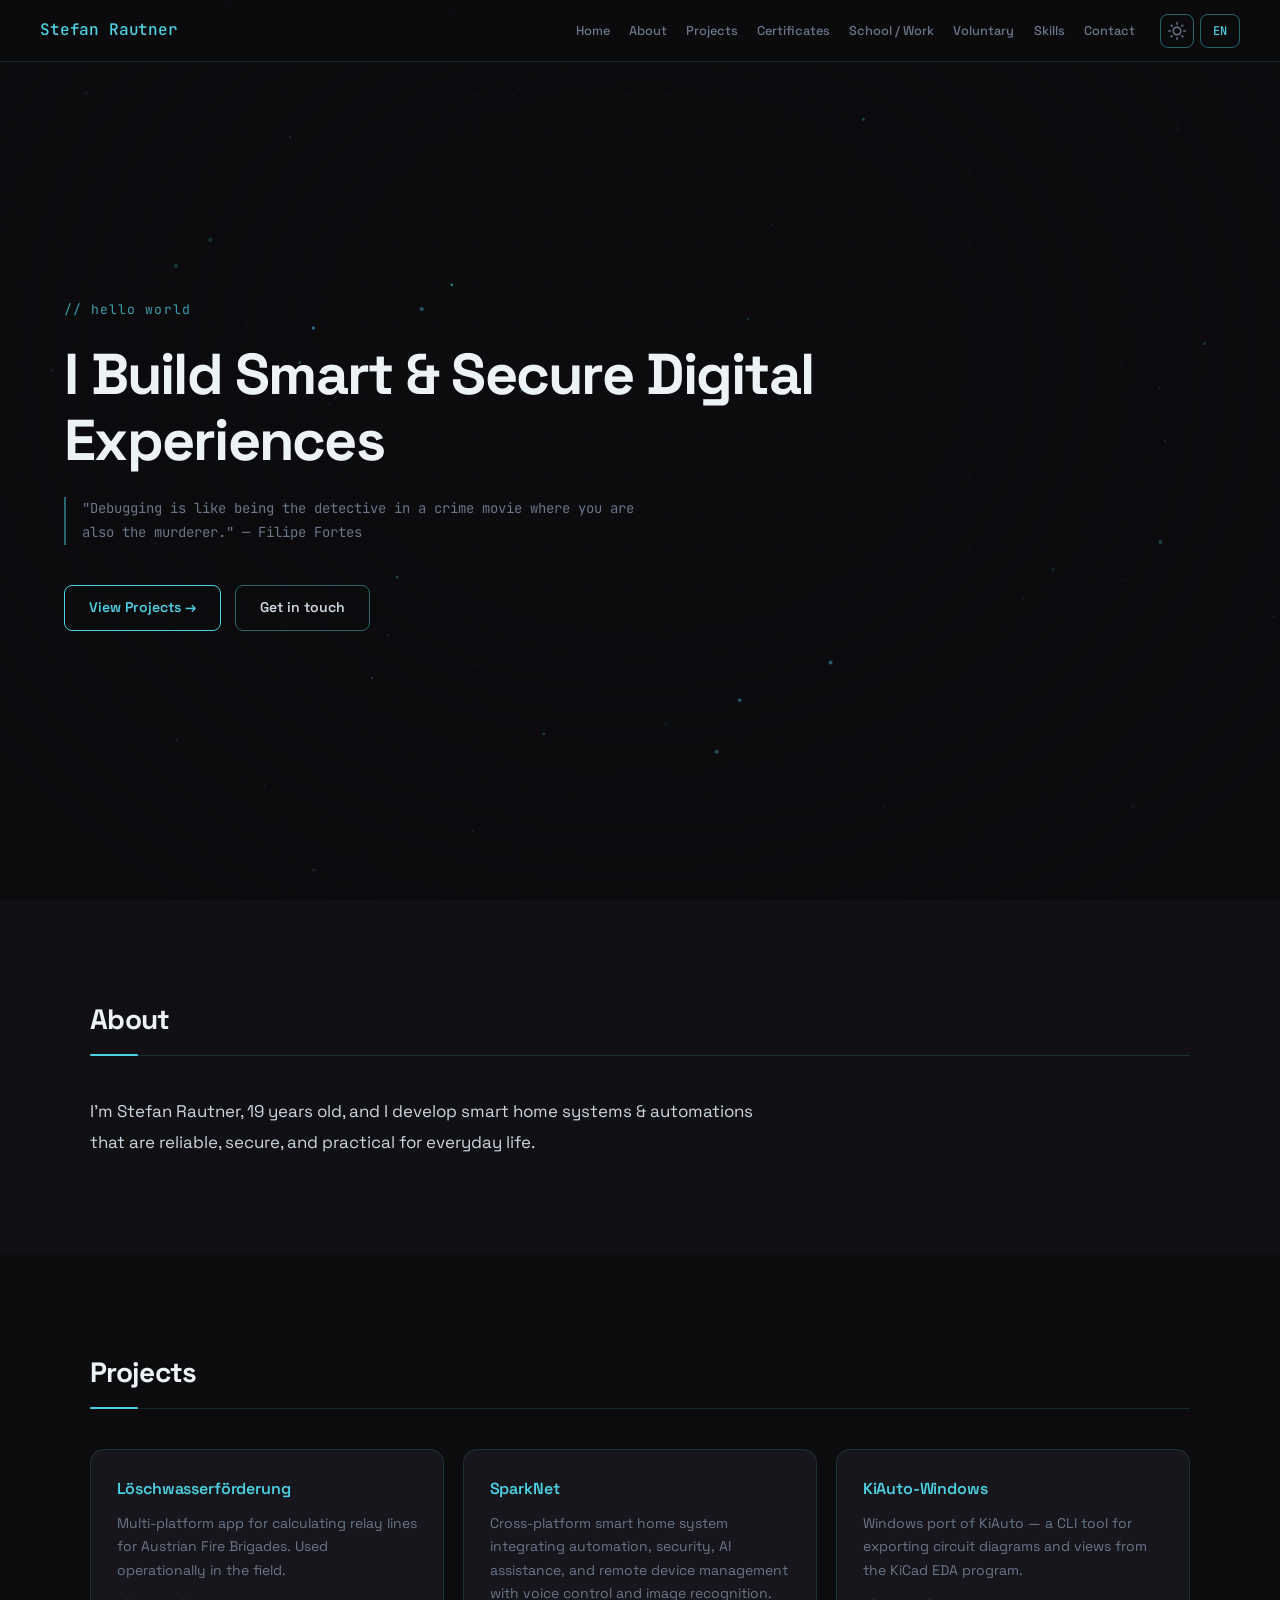
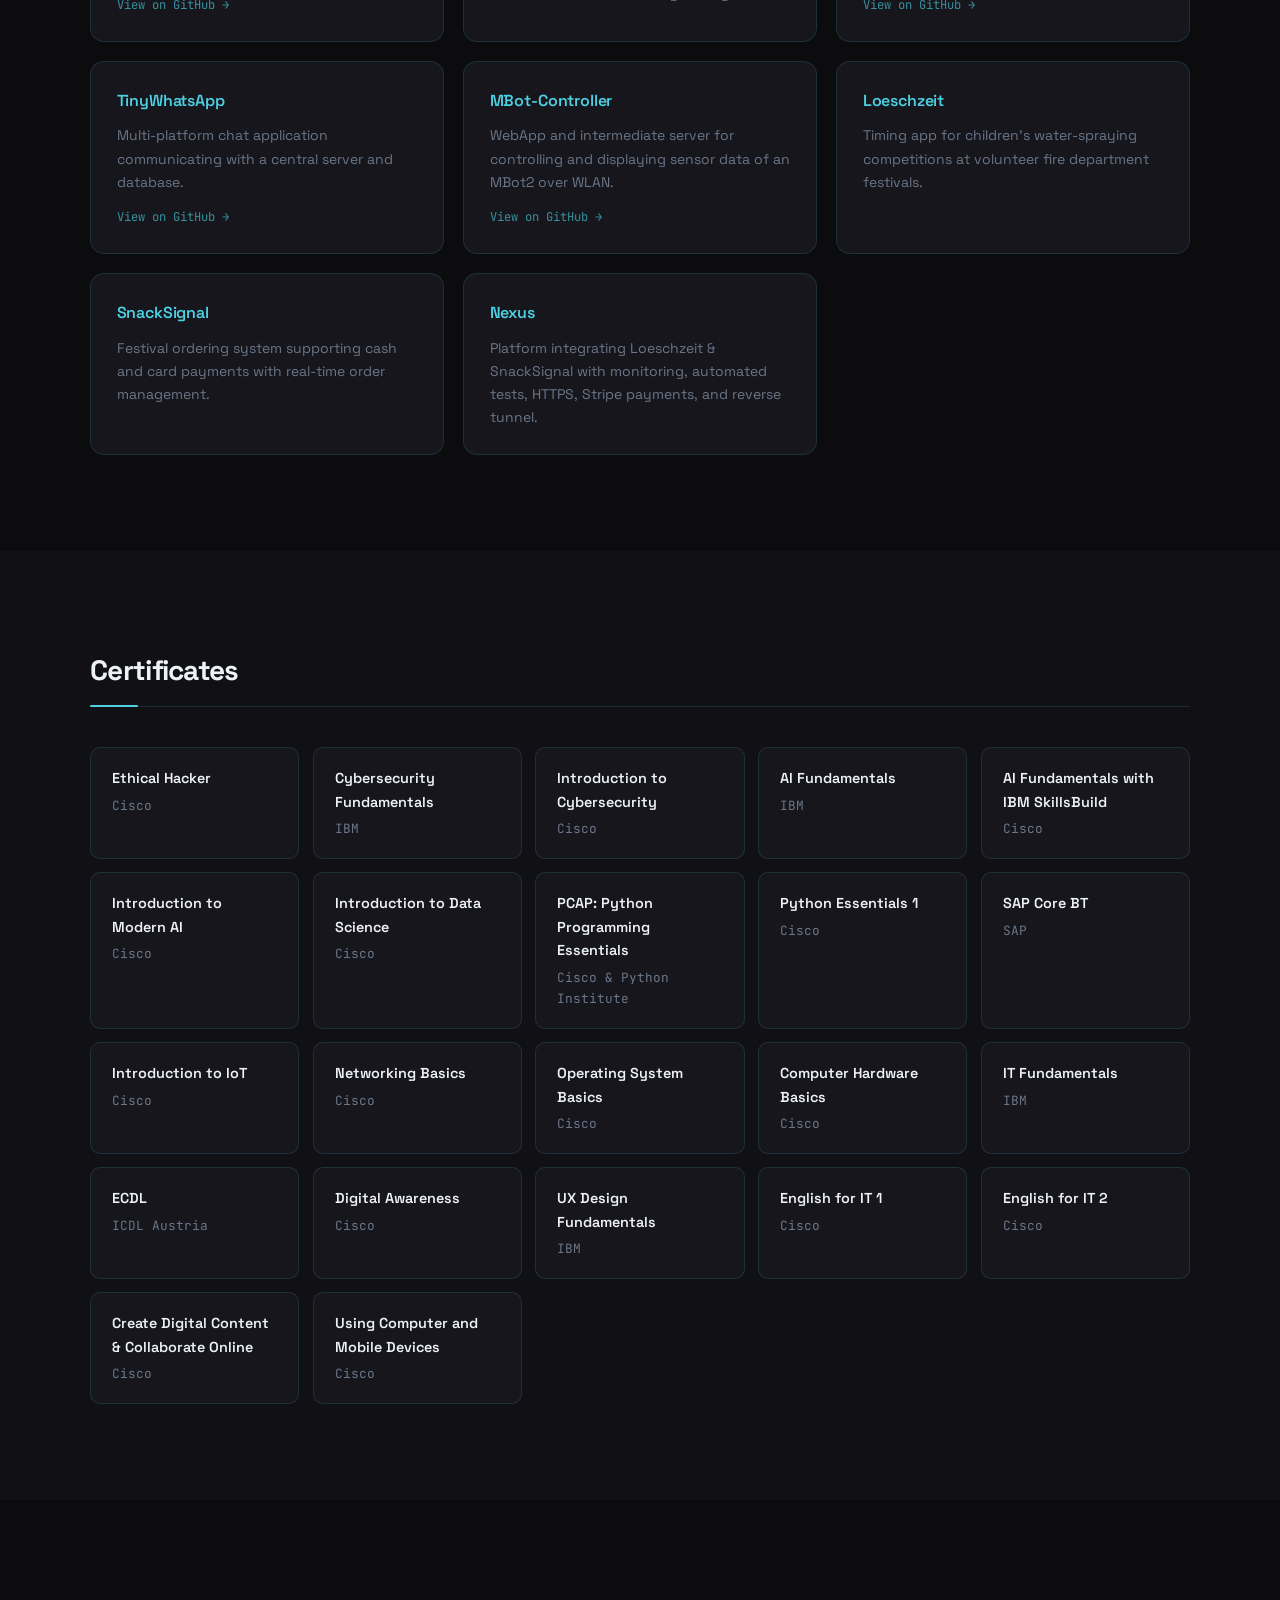
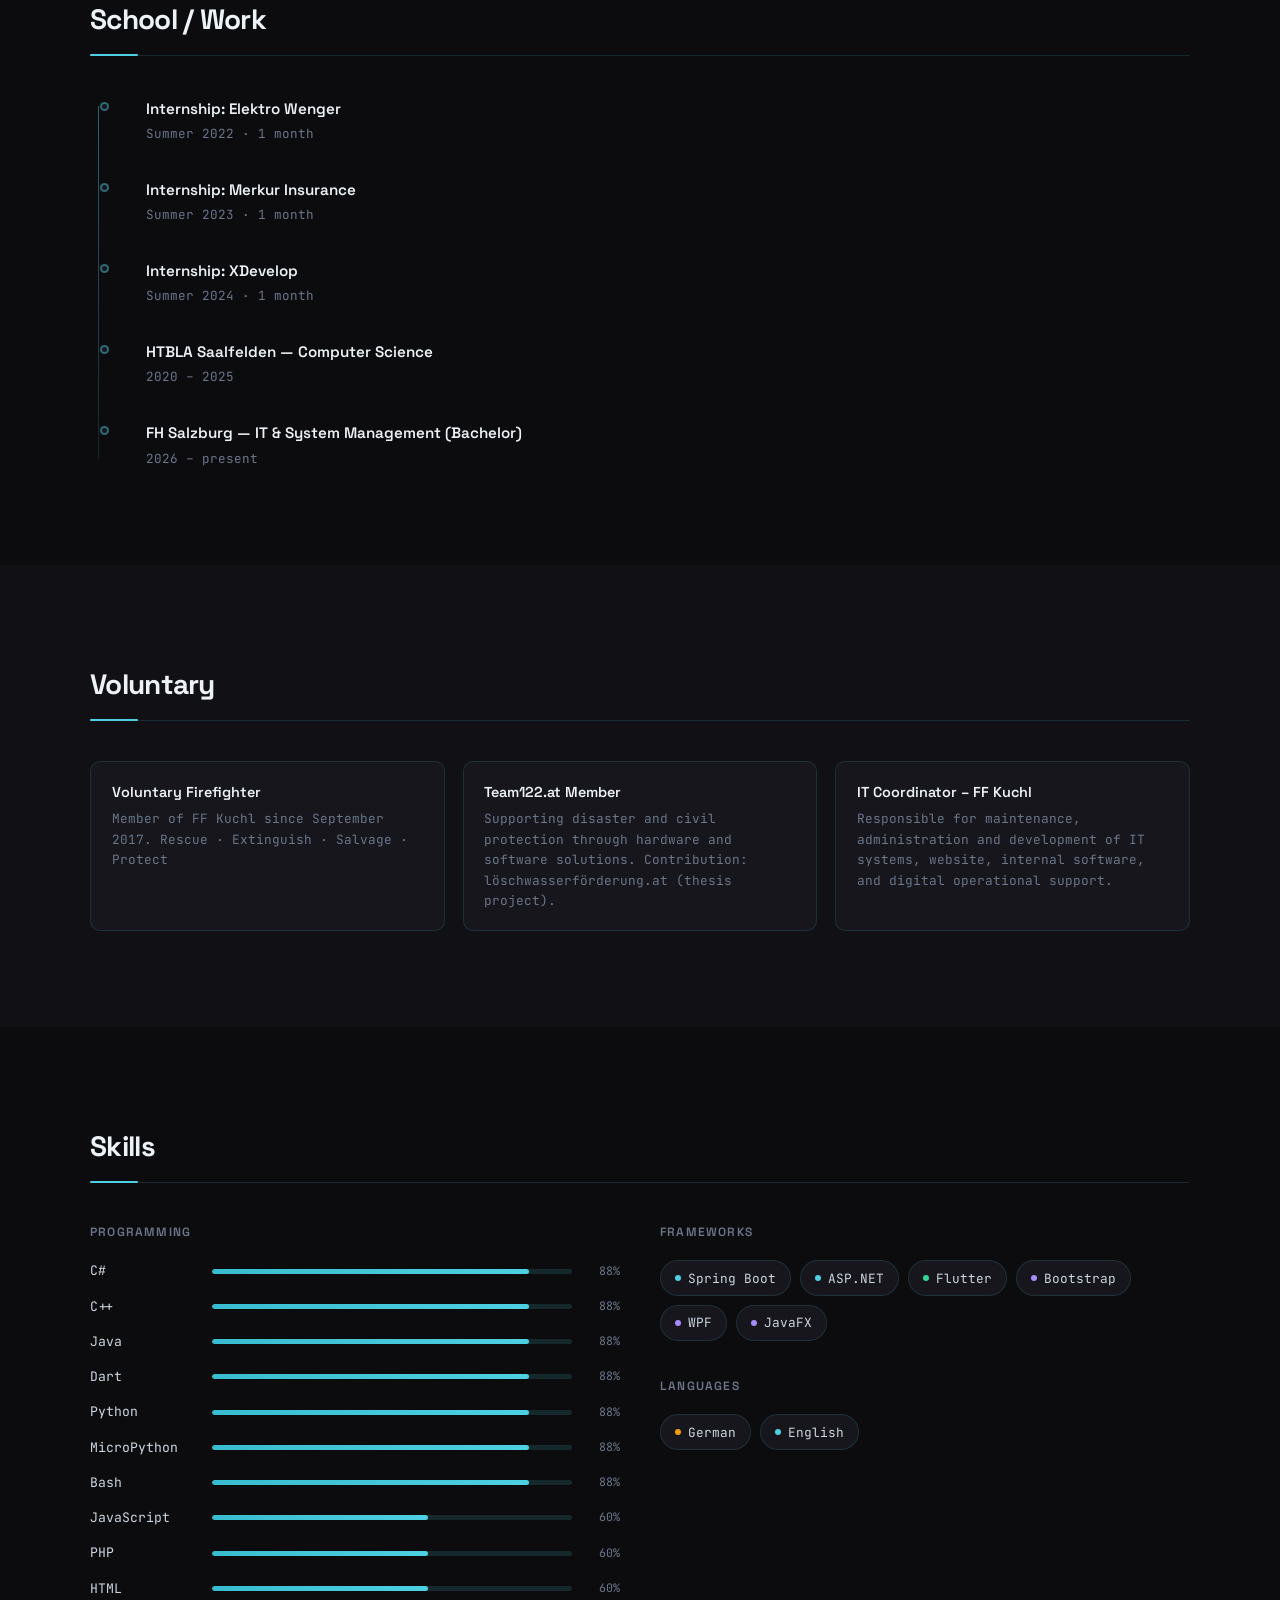
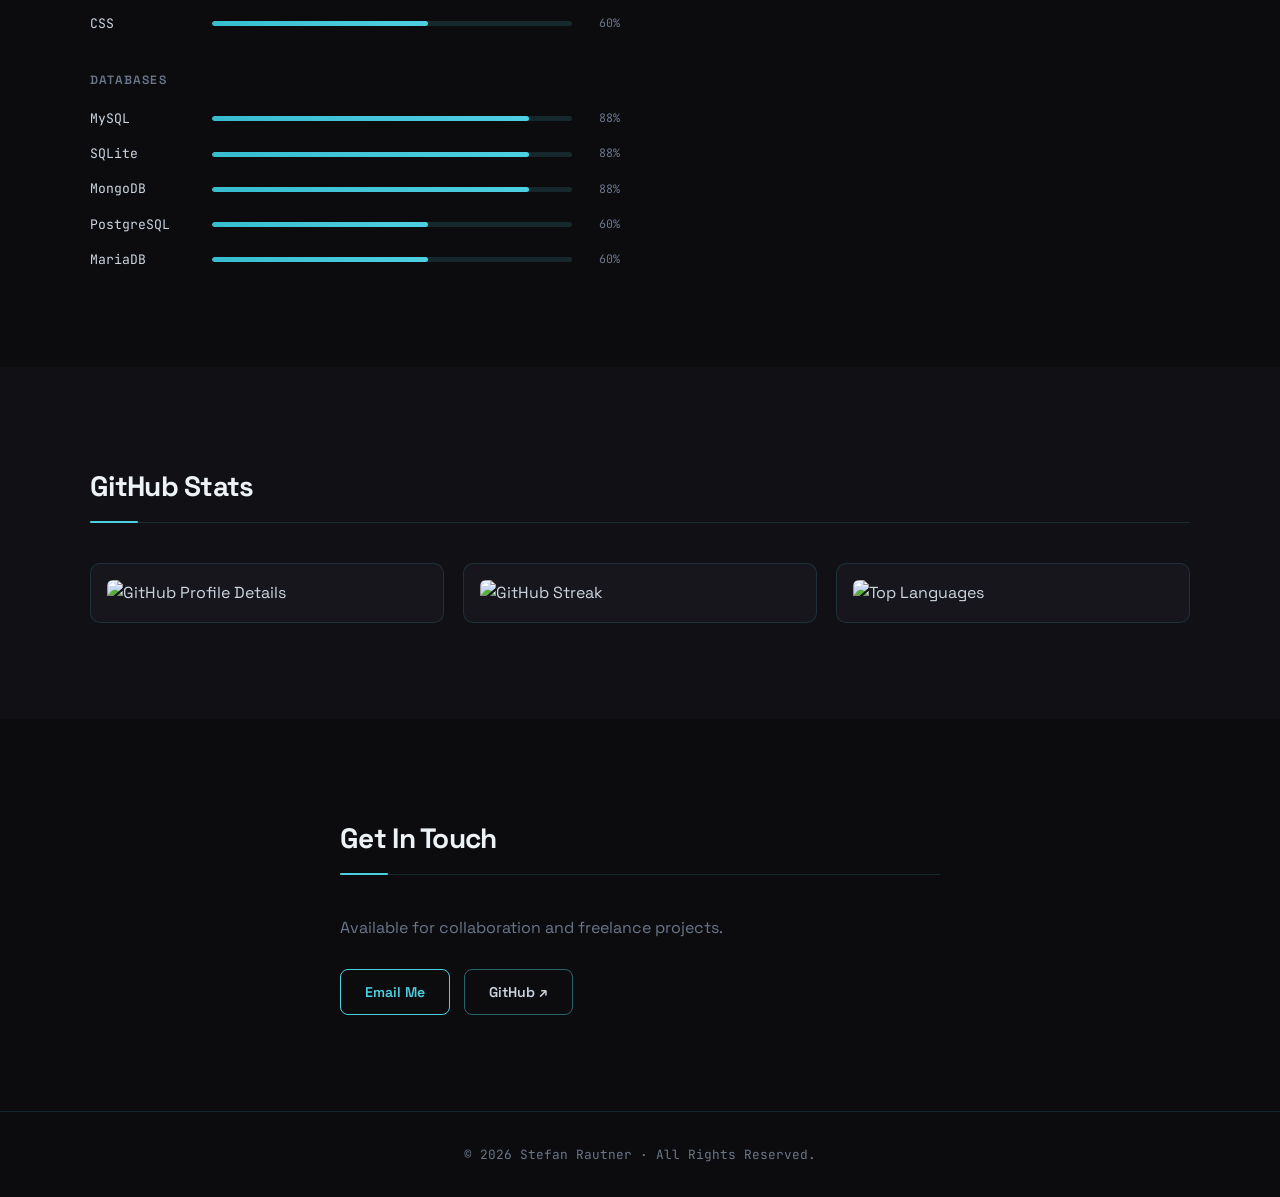
==== commit 4dc16137: "WP" ====
--- a/index.html
+++ b/index.html
@@ -1,167 +1,176 @@
 <!DOCTYPE html>
-<html lang="de">
+<html lang="en" data-theme="dark">
+<head>
+  <meta charset="UTF-8">
+  <meta name="viewport" content="width=device-width, initial-scale=1.0">
+  <title>Stefan Rautner – Portfolio</title>
+  <meta name="description" content="Stefan Rautner – Developer of smart home systems, security tools, and automation software.">
+  <link rel="icon" href="favicon.ico" type="image/x-icon">
+  <link rel="preconnect" href="https://fonts.googleapis.com">
+  <link rel="preconnect" href="https://fonts.gstatic.com" crossorigin>
+  <link href="https://fonts.googleapis.com/css2?family=Space+Grotesk:wght@300;400;500;600;700&family=JetBrains+Mono:wght@400;500&display=swap" rel="stylesheet">
+  <link rel="stylesheet" href="style.css">
+</head>
+<body>
 
-<head>
-    <meta charset="UTF-8">
-    <meta name="viewport" content="width=device-width, initial-scale=1.0">
-    <title>Portfolio</title>
-    <link rel="stylesheet" href="style.css">
-    <link rel="icon" href="favicon.ico" type="image/x-icon">
-    <!-- Google Font for futuristic/cyber look -->
-    <link href="https://fonts.googleapis.com/css2?family=Orbitron:wght@400;700&display=swap" rel="stylesheet">
-</head>
+<!-- Canvas for animated particles (performant, GPU-composited) -->
+<canvas id="bgCanvas" aria-hidden="true"></canvas>
 
-<body>
-<!-- Header with navigation, hamburger menu, language switcher, and particles effect -->
-<header>
-    <div class="particles"></div> <!-- Animated background particles -->
-    <h1>Stefan Rautner</h1>
+<!-- ─── HEADER ─────────────────────────────────────────────────────────── -->
+<header id="header">
+  <a href="#hero" class="wordmark">Stefan Rautner</a>
 
-    <!-- Hamburger for mobile menu -->
-    <div class="hamburger">
-        <div></div> <!-- top line -->
-        <div></div> <!-- middle line -->
-        <div></div> <!-- bottom line -->
+  <button class="hamburger" id="hamburger" aria-label="Toggle menu" aria-expanded="false">
+    <span></span><span></span><span></span>
+  </button>
+
+  <div class="menu-right" id="menuRight">
+    <nav class="nav-links" aria-label="Main navigation">
+      <a href="#hero"         data-key="nav_home"></a>
+      <a href="#about"        data-key="nav_about"></a>
+      <a href="#projects"     data-key="nav_projects"></a>
+      <a href="#certificates" data-key="nav_certificates"></a>
+      <a href="#school-work"  data-key="nav_school_work"></a>
+      <a href="#voluntary"    data-key="nav_voluntary"></a>
+      <a href="#skills"       data-key="nav_skills"></a>
+      <a href="#contact"      data-key="nav_contact"></a>
+    </nav>
+
+    <div class="header-controls">
+      <!-- Theme toggle -->
+      <button class="icon-btn" id="themeToggle" aria-label="Toggle light/dark mode">
+        <svg class="icon-sun" viewBox="0 0 24 24" fill="none" stroke="currentColor" stroke-width="2" stroke-linecap="round" stroke-linejoin="round" width="18" height="18"><circle cx="12" cy="12" r="5"/><line x1="12" y1="1" x2="12" y2="3"/><line x1="12" y1="21" x2="12" y2="23"/><line x1="4.22" y1="4.22" x2="5.64" y2="5.64"/><line x1="18.36" y1="18.36" x2="19.78" y2="19.78"/><line x1="1" y1="12" x2="3" y2="12"/><line x1="21" y1="12" x2="23" y2="12"/><line x1="4.22" y1="19.78" x2="5.64" y2="18.36"/><line x1="18.36" y1="5.64" x2="19.78" y2="4.22"/></svg>
+        <svg class="icon-moon" viewBox="0 0 24 24" fill="none" stroke="currentColor" stroke-width="2" stroke-linecap="round" stroke-linejoin="round" width="18" height="18"><path d="M21 12.79A9 9 0 1 1 11.21 3 7 7 0 0 0 21 12.79z"/></svg>
+      </button>
+
+      <!-- Language toggle (direct swap, no dropdown) -->
+      <button class="lang-btn" id="langToggle" aria-label="Switch language">EN</button>
     </div>
-
-    <!-- Right-side menu container including nav links and language switcher -->
-    <div class="menu-right">
-        <nav class="nav-links">
-            <!-- Navigation links using data-key for translations -->
-            <a href=".hero" data-key="nav_home"></a>
-            <a href="#about" data-key="nav_about"></a>
-            <a href="#projects" data-key="nav_projects"></a>
-            <a href="#certificates" data-key="nav_certificates"></a>
-            <a href="#voluntary" data-key="nav_voluntary"></a>
-            <a href="#frameworks" data-key="nav_skills"></a>
-            <a href="#contact" data-key="nav_contact"></a>
-        </nav>
-
-        <!-- Language switcher inside the hamburger menu -->
-        <div class="lang-switcher">
-            <div class="lang-dropdown">
-                <button class="lang-btn">EN</button> <!-- Current language -->
-                <div class="lang-options">
-                    <button class="lang-option" data-lang="en">English</button>
-                    <button class="lang-option" data-lang="de">Deutsch</button>
-                </div>
-            </div>
-        </div>
-    </div>
+  </div>
 </header>
 
-<!-- Hero Section / Landing area -->
-<section class="hero">
-    <h2 data-key="hero_title"></h2> <!-- Hero title -->
-    <p data-key="hero_text"></p> <!-- Hero description -->
-    <a href="#projects" class="btn" data-key="hero_btn"></a> <!-- Hero CTA button -->
+<!-- ─── HERO ──────────────────────────────────────────────────────────── -->
+<section id="hero" class="hero">
+  <div class="hero-inner">
+    <p class="hero-eyebrow mono">// hello world</p>
+    <h1 class="hero-title" data-key="hero_title"></h1>
+    <p class="hero-quote mono" data-key="hero_text"></p>
+    <div class="hero-actions">
+      <a href="#projects" class="btn" data-key="hero_btn"></a>
+      <a href="#contact" class="btn btn--ghost" data-key="hero_contact"></a>
+    </div>
+  </div>
 </section>
 
-<!-- About Section -->
+<!-- ─── ABOUT ─────────────────────────────────────────────────────────── -->
 <section id="about">
-    <h3 data-key="nav_about"></h3>
-    <p data-key="about_text"></p>
+  <div class="section-inner">
+    <h2 class="section-title" data-key="nav_about"></h2>
+    <p class="about-text" data-key="about_text"></p>
+  </div>
 </section>
 
-<!-- Projects Section -->
+<!-- ─── PROJECTS ──────────────────────────────────────────────────────── -->
 <section id="projects">
-    <h3 data-key="nav_projects"></h3>
-    <div class="projects"></div> <!-- Project cards loaded dynamically -->
+  <div class="section-inner">
+    <h2 class="section-title" data-key="nav_projects"></h2>
+    <div class="projects-grid" id="projectsGrid"></div>
+  </div>
 </section>
 
-<!-- Certificates Section -->
+<!-- ─── CERTIFICATES ──────────────────────────────────────────────────── -->
 <section id="certificates">
-    <h3 data-key="nav_certificates"></h3>
-    <div class="cards-container certificates"></div> <!-- Certificates cards with optional links -->
+  <div class="section-inner">
+    <h2 class="section-title" data-key="nav_certificates"></h2>
+    <div class="cards-grid" id="certificatesGrid"></div>
+  </div>
 </section>
 
-<!-- School Work Section -->
+<!-- ─── SCHOOL / WORK ─────────────────────────────────────────────────── -->
 <section id="school-work">
-    <h3 data-key="nav_school_work"></h3>
-    <div class="cards-container school-work"></div> <!-- Cards for school projects or assignments -->
+  <div class="section-inner">
+    <h2 class="section-title" data-key="nav_school_work"></h2>
+    <div class="timeline" id="schoolWorkTimeline"></div>
+  </div>
 </section>
 
-<!-- Voluntary Work Section -->
+<!-- ─── VOLUNTARY ─────────────────────────────────────────────────────── -->
 <section id="voluntary">
-    <h3 data-key="nav_voluntary"></h3>
-    <div class="cards-container voluntary"></div> <!-- Voluntary work cards -->
+  <div class="section-inner">
+    <h2 class="section-title" data-key="nav_voluntary"></h2>
+    <div class="cards-grid cards-grid--wide" id="voluntaryGrid"></div>
+  </div>
 </section>
 
-<!-- Frameworks / Skills Section -->
-<section id="frameworks">
-    <h3 data-key="nav_frameworks"></h3>
-    <div class="cards-container frameworks"></div> <!-- Skills cards -->
+<!-- ─── SKILLS ────────────────────────────────────────────────────────── -->
+<section id="skills">
+  <div class="section-inner">
+    <h2 class="section-title" data-key="nav_skills"></h2>
+    <div class="skills-layout">
+
+      <div class="skills-col">
+        <div class="skills-block">
+          <h3 class="skills-block-title" data-key="nav_programming"></h3>
+          <div class="skill-bars" id="programmingBars"></div>
+        </div>
+        <div class="skills-block">
+          <h3 class="skills-block-title" data-key="nav_databases"></h3>
+          <div class="skill-bars" id="databasesBars"></div>
+        </div>
+      </div>
+
+      <div class="skills-col">
+        <div class="skills-block">
+          <h3 class="skills-block-title" data-key="nav_frameworks"></h3>
+          <div class="skill-chips" id="frameworksChips"></div>
+        </div>
+        <div class="skills-block">
+          <h3 class="skills-block-title" data-key="nav_languages"></h3>
+          <div class="skill-chips" id="languagesChips"></div>
+        </div>
+      </div>
+
+    </div>
+  </div>
 </section>
 
-<!-- Natural Languages Section -->
-<section id="languages">
-    <h3 data-key="nav_languages"></h3>
-    <div class="cards-container languages"></div> <!-- Natural languages cards -->
+<!-- ─── GITHUB STATS ──────────────────────────────────────────────────── -->
+<section id="github-stats">
+  <div class="section-inner">
+    <h2 class="section-title" data-key="nav_github_stats"></h2>
+    <div class="github-grid">
+      <div class="github-card">
+        <img loading="lazy" src="https://github-profile-summary-cards.vercel.app/api/cards/profile-details?username=StefanRautner&theme=react" alt="GitHub Profile Details">
+      </div>
+      <div class="github-card">
+        <img loading="lazy" src="https://streak-stats.demolab.com?user=StefanRautner&theme=react" alt="GitHub Streak">
+      </div>
+      <div class="github-card">
+        <img loading="lazy" src="https://github-readme-stats.vercel.app/api/top-langs/?username=StefanRautner&layout=compact&theme=react" alt="Top Languages">
+      </div>
+    </div>
+  </div>
 </section>
 
-<!-- Programming Languages Section -->
-<section id="programming">
-    <h3 data-key="nav_programming"></h3>
-    <div class="cards-container programming"></div> <!-- Programming languages cards -->
+<!-- ─── CONTACT ───────────────────────────────────────────────────────── -->
+<section id="contact">
+  <div class="section-inner contact-inner">
+    <h2 class="section-title" data-key="contact_title"></h2>
+    <p data-key="contact_text"></p>
+    <div class="contact-links">
+      <a id="emailBtn" class="btn" href="mailto:stefan@stefanrautner.at" data-key="contact_btn"></a>
+      <a id="githubBtn" class="btn btn--ghost" href="https://github.com/StefanRautner" target="_blank" rel="noopener">GitHub ↗</a>
+    </div>
+  </div>
 </section>
 
-<!-- Databases Section -->
-<section id="databases">
-    <h3 data-key="nav_databases"></h3>
-    <div class="cards-container databases"></div> <!-- Database skills cards -->
-</section>
-
-<!-- GitHub Stats Section -->
-<section id="github-stats">
-    <h3 data-key="nav_github_stats"></h3>
-    <div class="cards-container github-stats">
-        <!-- Profile Details Card -->
-        <div class="github-card">
-            <img
-                    src="https://github-profile-summary-cards.vercel.app/api/cards/profile-details?username=StefanRautner&theme=react"
-                    alt="GitHub Stats"
-            />
-        </div>
-
-        <!-- Streak Stats Card -->
-        <div class="github-card">
-            <img
-                    src="https://streak-stats.demolab.com?user=StefanRautner&theme=react"
-                    alt="GitHub Streak"
-            />
-        </div>
-
-        <!-- Top Languages Card -->
-        <div class="github-card">
-            <img
-                    src="https://github-readme-stats.vercel.app/api/top-langs/?username=StefanRautner&layout=compact&theme=react"
-                    alt="Top Languages"
-            />
-        </div>
-    </div>
-</section>
-
-
-<!-- Contact Section -->
-<section id="contact">
-    <h3 data-key="contact_title"></h3>
-    <p data-key="contact_text"></p>
-    <div class="contact-links">
-        <a id="emailBtn" class="btn contact-btn" data-key="contact_btn"></a> <!-- Opens email client -->
-        <a id="githubBtn" class="btn github-btn" target="_blank">GitHub</a> <!-- Opens GitHub profile -->
-    </div>
-</section>
-
-<!-- Scroll to Top Button -->
-<button id="scrollTopBtn" class="scroll-top">↑</button> <!-- Button for scrolling back to top -->
-
-<!-- Footer -->
+<!-- ─── FOOTER ────────────────────────────────────────────────────────── -->
 <footer>
-    <span data-key="footer_text"></span> <!-- Footer text -->
+  <span data-key="footer_text"></span>
 </footer>
 
-<!-- Main JavaScript file -->
+<button id="scrollTopBtn" class="scroll-top" aria-label="Scroll to top">↑</button>
+
 <script src="script.js"></script>
 </body>
-
 </html>
--- a/style.css
+++ b/style.css
@@ -1,489 +1,724 @@
-/* === Reset & Basic Setup === */
-* {
-    margin: 0;
-    padding: 0;
-    box-sizing: border-box;
-}
-
-/* Ensure full-width layout and disable horizontal scroll */
-html,
+/* ═══════════════════════════════════════════════════════════════════════════
+   TOKENS – dark (default) + light
+   ═══════════════════════════════════════════════════════════════════════════ */
+:root {
+  /* Dark mode values */
+  --bg:          #0c0c0f;
+  --bg-2:        #111115;
+  --bg-card:     #16161c;
+  --bg-card-2:   #1c1c24;
+  --bg-header:   rgba(12, 12, 15, 0.88);
+  --border:      rgba(77, 208, 225, 0.14);
+  --border-hi:   rgba(77, 208, 225, 0.45);
+  --cyan:        #4dd0e1;
+  --cyan-soft:   #38bdd0;
+  --cyan-dim:    rgba(77, 208, 225, 0.10);
+  --cyan-glow:   rgba(77, 208, 225, 0.22);
+  --text:        #cdd6e0;
+  --text-muted:  #6b7689;
+  --text-strong: #edf2f7;
+  --dot-opacity: 0.045;
+  --radius:      10px;
+  --radius-lg:   14px;
+  --header-h:    62px;
+  --font-sans:   'Space Grotesk', system-ui, sans-serif;
+  --font-mono:   'JetBrains Mono', 'Fira Code', monospace;
+  --ease:        cubic-bezier(0.4, 0, 0.2, 1);
+  --t:           0.22s;
+}
+
+[data-theme="light"] {
+  --bg:          #f4f6f9;
+  --bg-2:        #eef1f5;
+  --bg-card:     #ffffff;
+  --bg-card-2:   #f0f4f8;
+  --bg-header:   rgba(244, 246, 249, 0.90);
+  --border:      rgba(0, 140, 160, 0.16);
+  --border-hi:   rgba(0, 140, 160, 0.45);
+  --cyan:        #0097a7;
+  --cyan-soft:   #00838f;
+  --cyan-dim:    rgba(0, 151, 167, 0.10);
+  --cyan-glow:   rgba(0, 151, 167, 0.20);
+  --text:        #374151;
+  --text-muted:  #9ca3af;
+  --text-strong: #111827;
+  --dot-opacity: 0.06;
+}
+
+/* ═══════════════════════════════════════════════════════════════════════════
+   RESET
+   ═══════════════════════════════════════════════════════════════════════════ */
+*, *::before, *::after { margin: 0; padding: 0; box-sizing: border-box; }
+
+html {
+  scroll-behavior: smooth;
+  overflow-x: hidden;
+  color-scheme: dark;
+}
+[data-theme="light"] { color-scheme: light; }
+
+@media (prefers-reduced-motion: reduce) {
+  html { scroll-behavior: auto; }
+  *, *::before, *::after {
+    animation-duration: 0.01ms !important;
+    transition-duration: 0.01ms !important;
+  }
+  #bgCanvas { display: none; }
+}
+
+/* ═══════════════════════════════════════════════════════════════════════════
+   BASE
+   ═══════════════════════════════════════════════════════════════════════════ */
 body {
+  font-family: var(--font-sans);
+  background-color: var(--bg);
+  color: var(--text);
+  line-height: 1.65;
+  overflow-x: hidden;
+  transition: background-color 0.35s var(--ease), color 0.35s var(--ease);
+}
+
+/* Particle canvas — behind everything, composited on its own layer */
+#bgCanvas {
+  position: fixed;
+  inset: 0;
+  width: 100%; height: 100%;
+  pointer-events: none;
+  z-index: 0;
+  will-change: transform; /* own compositing layer */
+}
+
+/* Dot grid via pseudo — stays perfectly still, zero repaint */
+body::before {
+  content: '';
+  position: fixed;
+  inset: 0;
+  background-image: radial-gradient(circle, var(--cyan) 1px, transparent 1px);
+  background-size: 38px 38px;
+  opacity: var(--dot-opacity);
+  pointer-events: none;
+  z-index: 0;
+}
+
+/* Radial vignette so edges don't look noisy */
+body::after {
+  content: '';
+  position: fixed;
+  inset: 0;
+  background: radial-gradient(ellipse at 50% 40%, transparent 35%, var(--bg) 90%);
+  pointer-events: none;
+  z-index: 0;
+}
+
+header, section, footer, .scroll-top { position: relative; z-index: 1; }
+
+/* ═══════════════════════════════════════════════════════════════════════════
+   HEADER
+   ═══════════════════════════════════════════════════════════════════════════ */
+header {
+  position: fixed;
+  top: 0; left: 0; right: 0;
+  height: var(--header-h);
+  z-index: 100;
+  display: flex;
+  align-items: center;
+  justify-content: space-between;
+  padding: 0 clamp(1rem, 4vw, 2.5rem);
+  gap: 1rem;
+  background: var(--bg-header);
+  backdrop-filter: blur(14px);
+  -webkit-backdrop-filter: blur(14px);
+  border-bottom: 1px solid var(--border);
+  transition: border-color 0.3s var(--ease), background 0.35s var(--ease);
+}
+
+header.scrolled { border-bottom-color: var(--border-hi); }
+
+.wordmark {
+  font-family: var(--font-mono);
+  font-size: 1rem;
+  font-weight: 500;
+  color: var(--cyan);
+  text-decoration: none;
+  letter-spacing: -0.01em;
+  white-space: nowrap;
+  flex-shrink: 0;
+}
+
+.menu-right {
+  display: flex;
+  align-items: center;
+  gap: 0.5rem;
+}
+
+.nav-links {
+  display: flex;
+  align-items: center;
+  gap: 0.1rem;
+  margin-right: 0.5rem;
+}
+
+.nav-links a {
+  font-size: 0.8rem;
+  font-weight: 500;
+  color: var(--text-muted);
+  text-decoration: none;
+  padding: 0.3rem 0.55rem;
+  border-radius: 6px;
+  transition: color var(--t) var(--ease), background var(--t) var(--ease);
+}
+
+.nav-links a:hover,
+.nav-links a:focus-visible { color: var(--cyan); background: var(--cyan-dim); outline: none; }
+
+/* Controls row (theme + lang) */
+.header-controls {
+  display: flex;
+  align-items: center;
+  gap: 0.4rem;
+}
+
+/* Icon button (theme toggle) */
+.icon-btn {
+  display: flex;
+  align-items: center;
+  justify-content: center;
+  width: 34px; height: 34px;
+  background: transparent;
+  border: 1px solid var(--border-hi);
+  border-radius: 8px;
+  color: var(--text-muted);
+  cursor: pointer;
+  transition: color var(--t) var(--ease), background var(--t) var(--ease), border-color var(--t) var(--ease);
+  flex-shrink: 0;
+}
+.icon-btn:hover, .icon-btn:focus-visible {
+  color: var(--cyan);
+  background: var(--cyan-dim);
+  border-color: var(--cyan);
+  outline: none;
+}
+
+/* Show/hide sun vs moon */
+[data-theme="dark"]  .icon-sun  { display: block; }
+[data-theme="dark"]  .icon-moon { display: none; }
+[data-theme="light"] .icon-sun  { display: none; }
+[data-theme="light"] .icon-moon { display: block; }
+
+/* Language toggle — direct swap button */
+.lang-btn {
+  font-family: var(--font-mono);
+  font-size: 0.75rem;
+  font-weight: 500;
+  padding: 0 0.75rem;
+  height: 34px;
+  background: transparent;
+  border: 1px solid var(--border-hi);
+  border-radius: 8px;
+  color: var(--cyan);
+  cursor: pointer;
+  transition: background var(--t) var(--ease), border-color var(--t) var(--ease), color var(--t) var(--ease);
+  flex-shrink: 0;
+}
+.lang-btn:hover, .lang-btn:focus-visible {
+  background: var(--cyan-dim);
+  outline: none;
+}
+
+/* Hamburger */
+.hamburger {
+  display: none;
+  flex-direction: column;
+  justify-content: center;
+  gap: 5px;
+  width: 38px; height: 38px;
+  padding: 7px;
+  background: none;
+  border: 1px solid var(--border);
+  border-radius: 8px;
+  cursor: pointer;
+  flex-shrink: 0;
+  z-index: 101;
+}
+.hamburger span {
+  display: block;
+  width: 100%; height: 2px;
+  background: var(--text);
+  border-radius: 2px;
+  transition: transform var(--t) var(--ease), opacity var(--t) var(--ease);
+  transform-origin: center;
+}
+.hamburger.open span:nth-child(1) { transform: translateY(7px) rotate(45deg); }
+.hamburger.open span:nth-child(2) { opacity: 0; }
+.hamburger.open span:nth-child(3) { transform: translateY(-7px) rotate(-45deg); }
+
+/* ═══════════════════════════════════════════════════════════════════════════
+   HERO
+   ═══════════════════════════════════════════════════════════════════════════ */
+.hero {
+  min-height: 100svh;
+  display: flex;
+  align-items: center;
+  padding: calc(var(--header-h) + 3rem) clamp(1.5rem, 6vw, 4rem) 5rem;
+}
+
+.hero-inner { max-width: 800px; }
+
+.hero-eyebrow {
+  font-family: var(--font-mono);
+  font-size: 0.82rem;
+  color: var(--cyan);
+  letter-spacing: 0.08em;
+  margin-bottom: 1.25rem;
+  opacity: 0.75;
+}
+
+.hero-title {
+  font-size: clamp(2rem, 5.5vw, 3.6rem);
+  font-weight: 700;
+  line-height: 1.15;
+  letter-spacing: -0.03em;
+  color: var(--text-strong);
+  margin-bottom: 1.5rem;
+}
+
+.hero-quote {
+  font-family: var(--font-mono);
+  font-size: 0.87rem;
+  color: var(--text-muted);
+  line-height: 1.7;
+  max-width: 580px;
+  margin-bottom: 2.5rem;
+  padding-left: 1rem;
+  border-left: 2px solid var(--border-hi);
+}
+
+.hero-actions { display: flex; gap: 0.9rem; flex-wrap: wrap; }
+
+/* ═══════════════════════════════════════════════════════════════════════════
+   BUTTONS
+   ═══════════════════════════════════════════════════════════════════════════ */
+.btn {
+  display: inline-flex;
+  align-items: center;
+  gap: 0.4rem;
+  padding: 0.65rem 1.5rem;
+  border: 1px solid var(--cyan);
+  border-radius: 8px;
+  background: transparent;
+  color: var(--cyan);
+  font-family: var(--font-sans);
+  font-size: 0.88rem;
+  font-weight: 600;
+  text-decoration: none;
+  cursor: pointer;
+  transition: background var(--t) var(--ease), color var(--t) var(--ease), box-shadow var(--t) var(--ease);
+}
+.btn:hover, .btn:focus-visible {
+  background: var(--cyan);
+  color: #0c0c0f;
+  box-shadow: 0 0 22px var(--cyan-glow);
+  outline: none;
+}
+[data-theme="light"] .btn:hover { color: #fff; }
+
+.btn--ghost {
+  border-color: var(--border-hi);
+  color: var(--text);
+}
+.btn--ghost:hover, .btn--ghost:focus-visible {
+  background: var(--cyan);
+  border-color: var(--cyan);
+  color: #0c0c0f;
+}
+
+/* ═══════════════════════════════════════════════════════════════════════════
+   SECTIONS
+   ═══════════════════════════════════════════════════════════════════════════ */
+section {
+  scroll-margin-top: var(--header-h);
+  padding: clamp(3.5rem, 8vw, 6rem) clamp(1.5rem, 5vw, 3rem);
+}
+
+/* Alternate section backgrounds */
+section:nth-of-type(odd) { background: transparent; }
+section:nth-of-type(even) { background: var(--bg-2); }
+
+.section-inner { max-width: 1100px; margin: 0 auto; }
+
+.section-title {
+  font-size: clamp(1.3rem, 2.8vw, 1.75rem);
+  font-weight: 700;
+  color: var(--text-strong);
+  letter-spacing: -0.025em;
+  margin-bottom: 2.5rem;
+  padding-bottom: 0.8rem;
+  border-bottom: 1px solid var(--border);
+  position: relative;
+}
+.section-title::after {
+  content: '';
+  position: absolute;
+  left: 0; bottom: -1px;
+  width: 3rem; height: 2px;
+  background: var(--cyan);
+  border-radius: 2px;
+}
+
+/* ═══════════════════════════════════════════════════════════════════════════
+   ABOUT
+   ═══════════════════════════════════════════════════════════════════════════ */
+.about-text {
+  font-size: 1.06rem;
+  max-width: 680px;
+  color: var(--text);
+  line-height: 1.8;
+}
+
+/* ═══════════════════════════════════════════════════════════════════════════
+   PROJECTS
+   ═══════════════════════════════════════════════════════════════════════════ */
+.projects-grid {
+  display: grid;
+  grid-template-columns: repeat(auto-fill, minmax(280px, 1fr));
+  gap: 1.2rem;
+}
+
+.project-card {
+  background: var(--bg-card);
+  border: 1px solid var(--border);
+  border-radius: var(--radius-lg);
+  padding: 1.6rem;
+  display: flex;
+  flex-direction: column;
+  gap: 0.65rem;
+  text-decoration: none;
+  color: inherit;
+  transition: border-color var(--t) var(--ease), transform var(--t) var(--ease), box-shadow var(--t) var(--ease);
+}
+.project-card:hover, .project-card:focus-visible {
+  border-color: var(--cyan);
+  transform: translateY(-4px);
+  box-shadow: 0 10px 32px var(--cyan-glow);
+  outline: none;
+}
+.project-card__title {
+  font-size: 1rem;
+  font-weight: 600;
+  color: var(--cyan);
+  letter-spacing: -0.01em;
+}
+.project-card__text {
+  font-size: 0.875rem;
+  color: var(--text-muted);
+  line-height: 1.65;
+  flex: 1;
+}
+.project-card__cta {
+  font-family: var(--font-mono);
+  font-size: 0.76rem;
+  color: var(--cyan);
+  opacity: 0.65;
+  margin-top: 0.2rem;
+  transition: opacity var(--t) var(--ease);
+}
+.project-card:hover .project-card__cta { opacity: 1; }
+
+/* ═══════════════════════════════════════════════════════════════════════════
+   GENERIC CARD GRID
+   ═══════════════════════════════════════════════════════════════════════════ */
+.cards-grid {
+  display: grid;
+  grid-template-columns: repeat(auto-fill, minmax(190px, 1fr));
+  gap: 0.85rem;
+}
+.cards-grid--wide {
+  grid-template-columns: repeat(auto-fill, minmax(300px, 1fr));
+  gap: 1.1rem;
+}
+
+.card {
+  background: var(--bg-card);
+  border: 1px solid var(--border);
+  border-radius: var(--radius);
+  padding: 1.15rem 1.3rem;
+  transition: border-color var(--t) var(--ease), transform var(--t) var(--ease), box-shadow var(--t) var(--ease);
+  text-decoration: none;
+  color: inherit;
+  display: block;
+}
+.card:hover, .card:focus-visible {
+  border-color: var(--border-hi);
+  transform: translateY(-2px);
+  box-shadow: 0 6px 18px rgba(0,0,0,0.12);
+  outline: none;
+}
+.card--link:hover, .card--link:focus-visible { border-color: var(--cyan); }
+
+.card__title {
+  font-size: 0.9rem;
+  font-weight: 600;
+  color: var(--text-strong);
+  margin-bottom: 0.25rem;
+}
+.card__sub {
+  font-size: 0.8rem;
+  color: var(--text-muted);
+  font-family: var(--font-mono);
+}
+
+/* ═══════════════════════════════════════════════════════════════════════════
+   TIMELINE
+   ═══════════════════════════════════════════════════════════════════════════ */
+.timeline {
+  display: flex;
+  flex-direction: column;
+  max-width: 720px;
+  position: relative;
+  padding-left: 2.25rem;
+}
+.timeline::before {
+  content: '';
+  position: absolute;
+  left: 8px; top: 10px; bottom: 10px;
+  width: 1px;
+  background: linear-gradient(to bottom, var(--border-hi) 0%, var(--border) 100%);
+}
+
+.timeline-item {
+  position: relative;
+  padding: 0 0 2rem 1.25rem;
+  text-decoration: none;
+  color: inherit;
+  display: block;
+}
+.timeline-item:last-child { padding-bottom: 0; }
+.timeline-item::before {
+  content: '';
+  position: absolute;
+  left: -1.65rem; top: 6px;
+  width: 9px; height: 9px;
+  background: var(--bg-card);
+  border: 2px solid var(--border-hi);
+  border-radius: 50%;
+  transition: background var(--t) var(--ease), border-color var(--t) var(--ease);
+}
+.timeline-item:hover::before, .timeline-item:focus-visible::before {
+  background: var(--cyan);
+  border-color: var(--cyan);
+  outline: none;
+}
+.timeline-item__title {
+  font-size: 0.95rem;
+  font-weight: 600;
+  color: var(--text-strong);
+  margin-bottom: 0.2rem;
+  transition: color var(--t) var(--ease);
+}
+.timeline-item:hover .timeline-item__title { color: var(--cyan); }
+.timeline-item__sub {
+  font-family: var(--font-mono);
+  font-size: 0.79rem;
+  color: var(--text-muted);
+}
+
+/* ═══════════════════════════════════════════════════════════════════════════
+   SKILLS — two-column layout with bars + chips
+   ═══════════════════════════════════════════════════════════════════════════ */
+.skills-layout {
+  display: grid;
+  grid-template-columns: 1fr 1fr;
+  gap: 2.5rem;
+}
+
+.skills-block {
+  margin-bottom: 2.25rem;
+}
+.skills-block:last-child { margin-bottom: 0; }
+
+.skills-block-title {
+  font-size: 0.75rem;
+  font-weight: 600;
+  text-transform: uppercase;
+  letter-spacing: 0.1em;
+  color: var(--text-muted);
+  margin-bottom: 1.1rem;
+}
+
+/* ─── Skill bars ─── */
+.skill-bars { display: flex; flex-direction: column; gap: 0.85rem; }
+
+.skill-bar {
+  display: grid;
+  grid-template-columns: 110px 1fr 36px;
+  align-items: center;
+  gap: 0.75rem;
+}
+.skill-bar__name {
+  font-family: var(--font-mono);
+  font-size: 0.82rem;
+  color: var(--text);
+  white-space: nowrap;
+  overflow: hidden;
+  text-overflow: ellipsis;
+}
+.skill-bar__track {
+  height: 5px;
+  background: var(--border);
+  border-radius: 99px;
+  overflow: hidden;
+}
+.skill-bar__fill {
+  height: 100%;
+  border-radius: 99px;
+  background: linear-gradient(90deg, var(--cyan-soft), var(--cyan));
+  width: 0;
+  transition: width 0.9s var(--ease);
+}
+.skill-bar__pct {
+  font-family: var(--font-mono);
+  font-size: 0.73rem;
+  color: var(--text-muted);
+  text-align: right;
+}
+
+/* ─── Skill chips ─── */
+.skill-chips { display: flex; flex-wrap: wrap; gap: 0.55rem; }
+
+.skill-chip {
+  display: inline-flex;
+  align-items: center;
+  gap: 0.4rem;
+  padding: 0.4rem 0.9rem;
+  background: var(--bg-card);
+  border: 1px solid var(--border);
+  border-radius: 100px;
+  font-family: var(--font-mono);
+  font-size: 0.8rem;
+  color: var(--text);
+  transition: border-color var(--t) var(--ease), color var(--t) var(--ease), background var(--t) var(--ease);
+  cursor: default;
+}
+.skill-chip:hover {
+  border-color: var(--cyan);
+  color: var(--cyan);
+  background: var(--cyan-dim);
+}
+.skill-chip__dot {
+  width: 6px; height: 6px;
+  border-radius: 50%;
+  flex-shrink: 0;
+}
+
+/* ═══════════════════════════════════════════════════════════════════════════
+   GITHUB STATS
+   ═══════════════════════════════════════════════════════════════════════════ */
+.github-grid {
+  display: grid;
+  grid-template-columns: repeat(auto-fill, minmax(300px, 1fr));
+  gap: 1.2rem;
+}
+.github-card {
+  background: var(--bg-card);
+  border: 1px solid var(--border);
+  border-radius: var(--radius);
+  padding: 1rem;
+  overflow: hidden;
+  transition: border-color var(--t) var(--ease);
+}
+.github-card:hover { border-color: var(--border-hi); }
+.github-card img { width: 100%; height: auto; display: block; border-radius: 6px; }
+
+/* ═══════════════════════════════════════════════════════════════════════════
+   CONTACT
+   ═══════════════════════════════════════════════════════════════════════════ */
+.contact-inner { max-width: 600px; }
+.contact-inner p { color: var(--text-muted); margin-bottom: 1.75rem; font-size: 1rem; }
+.contact-links { display: flex; flex-wrap: wrap; gap: 0.9rem; }
+
+/* ═══════════════════════════════════════════════════════════════════════════
+   FOOTER
+   ═══════════════════════════════════════════════════════════════════════════ */
+footer {
+  text-align: center;
+  padding: 2rem;
+  border-top: 1px solid var(--border);
+  font-family: var(--font-mono);
+  font-size: 0.8rem;
+  color: var(--text-muted);
+  background: var(--bg);
+}
+
+/* ═══════════════════════════════════════════════════════════════════════════
+   SCROLL TO TOP
+   ═══════════════════════════════════════════════════════════════════════════ */
+.scroll-top {
+  position: fixed;
+  bottom: 1.5rem; right: 1.5rem;
+  width: 42px; height: 42px;
+  border-radius: 50%;
+  background: var(--bg-card);
+  border: 1px solid var(--border-hi);
+  color: var(--cyan);
+  font-size: 1rem;
+  cursor: pointer;
+  display: flex;
+  align-items: center;
+  justify-content: center;
+  opacity: 0;
+  pointer-events: none;
+  transition: opacity var(--t) var(--ease), transform var(--t) var(--ease), box-shadow var(--t) var(--ease);
+  z-index: 50;
+}
+.scroll-top.visible { opacity: 1; pointer-events: auto; }
+.scroll-top:hover { box-shadow: 0 0 18px var(--cyan-glow); transform: translateY(-2px); }
+
+/* ═══════════════════════════════════════════════════════════════════════════
+   MOBILE
+   ═══════════════════════════════════════════════════════════════════════════ */
+@media (max-width: 820px) {
+  .skills-layout { grid-template-columns: 1fr; }
+}
+
+@media (max-width: 768px) {
+  .hamburger { display: flex; }
+
+  .menu-right {
+    position: fixed;
+    top: 0; right: -100%;
+    width: min(300px, 90vw);
+    height: 100dvh;
+    background: var(--bg-header);
+    backdrop-filter: blur(18px);
+    -webkit-backdrop-filter: blur(18px);
+    flex-direction: column;
+    align-items: flex-start;
+    padding: calc(var(--header-h) + 1.5rem) 1.75rem 2rem;
+    gap: 1.75rem;
+    border-left: 1px solid var(--border);
+    transition: right 0.3s var(--ease);
+  }
+  .menu-right.open { right: 0; }
+
+  .nav-links {
+    flex-direction: column;
+    align-items: flex-start;
+    gap: 0.15rem;
     width: 100%;
-    overflow-x: hidden;
-}
-
-/* === Global Body Styling === */
-body {
-    font-family: 'Orbitron', sans-serif;
-    background-color: #121212;
-    color: #e0e0e0;
-    line-height: 1.6;
-}
-
-/* Subtle tech-style background pattern */
-body::before {
-    content: '';
-    position: fixed;
-    top: 0;
-    left: 0;
-    width: 100%;
-    height: 100%;
-    background-image: radial-gradient(#4dd0e1 1px, transparent 1px),
-                      radial-gradient(#00ff99 1px, transparent 1px);
-    background-size: 40px 40px;
-    opacity: 0.1;
-    pointer-events: none;
-    z-index: 0;
-}
-
-/* === Particle Background === */
-.particles {
-    position: fixed;
-    top: 0;
-    left: 0;
-    width: 100%;
-    height: 100%;
-    pointer-events: none; /* allow clicks through particles */
-    z-index: 0;
-    overflow: hidden;
-}
-
-/* Particle movement animation */
-.particles div {
-    position: absolute;
-    border-radius: 50%;
-    animation: float 12s linear infinite;
-}
-
-@keyframes float {
-    0% { transform: translateY(0) translateX(0); opacity: 0.6; }
-    50% { transform: translateY(-40vh) translateX(15vw); opacity: 0.3; }
-    100% { transform: translateY(-80vh) translateX(-10vw); opacity: 0.6; }
-}
-
-/* === Header === */
-header {
-    position: fixed;
-    top: 0;
-    left: 0;
-    width: 100%;
-    z-index: 1000;
-    display: flex;
-    justify-content: space-between;
-    align-items: center;
-    flex-wrap: wrap;
-    padding: 1rem 2rem;
-    background-color: #1a1a1a;
-    border-bottom: 1px solid #4dd0e1;
-    box-shadow: 0 0 10px rgba(77, 208, 225, 0.3);
-    color: white;
-}
-
-/* Header logo */
-header h1 {
-    color: #4dd0e1;
-    font-size: 1.5rem;
-}
-
-/* === Navigation === */
-nav {
-    display: flex;
-    flex-wrap: wrap;
-}
-
-nav a {
-    margin: 0 1rem;
-    color: #e0e0e0;
-    text-decoration: none;
-    position: relative;
-    transition: 0.3s;
-}
-
-/* Hover underline animation */
-nav a::after {
-    content: '';
-    position: absolute;
-    width: 0%;
-    height: 2px;
-    background-color: #4dd0e1;
-    bottom: -3px;
-    left: 0;
-    transition: width 0.3s;
-}
-
-nav a:hover::after {
-    width: 100%;
-}
-
-/* === Language Switcher === */
-.lang-switcher {
-    position: relative;
-    margin-top: 0.5rem;
-}
-
-/* Dropdown wrapper */
-.lang-dropdown {
-    position: relative;
-    display: inline-block;
-}
-
-/* Language button */
-.lang-btn {
-    background: #121212;
-    border: 2px solid #4dd0e1;
-    padding: 0.4rem 0.8rem;
-    border-radius: 5px;
-    color: #4dd0e1;
-    font-size: 1rem;
-    cursor: pointer;
-    transition: all 0.3s ease;
-}
-
-.lang-btn:hover {
-    background-color: #4dd0e1;
-    color: #121212;
-}
-
-/* Dropdown options */
-.lang-options {
-    display: none;
-    position: absolute;
-    top: 110%;
-    right: 0;
-    background: #1a1a1a;
-    border: 1px solid #4dd0e1;
-    border-radius: 5px;
-    min-width: 120px;
-    z-index: 1001;
-}
-
-/* Show dropdown when active */
-.lang-dropdown.active .lang-options {
-    display: block;
-}
-
-/* Language option buttons */
-.lang-option {
-    display: block;
-    width: 100%;
-    background: none;
-    border: none;
-    padding: 0.5rem 1rem;
-    text-align: left;
-    color: #e0e0e0;
-    cursor: pointer;
-    font-size: 0.95rem;
-    transition: background 0.2s;
-}
-
-.lang-option:hover {
-    background-color: #4dd0e1;
-    color: #121212;
-}
-
-/* === Hero Section === */
-.hero {
-    display: flex;
-    flex-direction: column;
-    justify-content: center;
-    align-items: center;
-    min-height: 80vh;
-    padding: 0 20px;
-    text-align: center;
-}
-
-.hero h2 {
-    font-size: 2rem;
-    margin-bottom: 1rem;
-    color: #4dd0e1;
-}
-
-.hero p {
-    margin-bottom: 2rem;
-}
-
-/* Buttons */
-.btn {
-    display: inline-block;
-    padding: 0.7rem 1.5rem;
-    border: 2px solid #4dd0e1;
-    border-radius: 5px;
-    color: #4dd0e1;
-    text-decoration: none;
-    font-weight: bold;
-    transition: all 0.3s;
-}
-
-.btn:hover {
-    background-color: #4dd0e1;
-    color: #121212;
-}
-
-/* === Section Layout === */
-section {
-    padding: 4rem 2rem;
-    max-width: 1200px;
-    margin: auto;
-    width: 100%;
-    scroll-margin-top: 80px;
-}
-
-/* Prevent header overlap on anchor jump */
-section::before {
-    content: "";
-    display: block;
-    height: 80px;
-    margin-top: -80px;
-    visibility: hidden;
-}
-
-/* === Projects === */
-.projects {
-    display: grid;
-    grid-template-columns: repeat(auto-fit, minmax(250px, 1fr));
-    gap: 2rem;
-}
-
-/* Project and card base styling */
-.project-card,
-.card {
-    background-color: #1a1a1a;
-    border: 1px solid #4dd0e1;
-    border-radius: 8px;
-    padding: 15px;
-    margin-bottom: 15px;
-    transition: all 0.3s ease;
-}
-
-/* Hover highlight */
-.project-card:hover,
-.card:hover {
-    border-color: #3cff00;
-    box-shadow: 0 4px 8px rgba(0,0,0,0.1);
-    transform: translateY(-2px);
-}
-
-.project-card:hover {
-    transform: translateY(-5px);
-    box-shadow: 0 5px 15px rgba(77, 208, 225, 0.4);
-}
-
-/* === Footer === */
-footer {
-    text-align: center;
-    padding: 2rem;
-    background-color: #1a1a1a;
-    border-top: 1px solid #4dd0e1;
-}
-
-/* === Contact Links === */
-.contact-links {
-    display: flex;
-    gap: 1rem;
-    flex-wrap: wrap;
-    margin-top: 1rem;
-}
-
-/* Button hover glow */
-.contact-links .btn::after {
-    content: '';
-    position: absolute;
-    left: -100%;
-    top: 0;
-    width: 100%;
-    height: 100%;
-    background: rgba(77, 208, 225, 0.2);
-    transition: all 0.3s ease;
-    z-index: 0;
-}
-
-.contact-links .btn:hover::after {
-    left: 0;
-}
-
-.contact-links .btn:hover {
-    color: #121212;
-    background-color: #4dd0e1;
-}
-
-/* GitHub button styling */
-.github-btn {
-    border-color: #333;
-    background-color: #24292e;
-    color: #fff;
-}
-
-.github-btn::after {
-    background: rgba(77, 208, 225, 0.15);
-}
-
-.github-btn:hover {
-    background-color: #4dd0e1;
-    color: #121212;
-    border-color: #4dd0e1;
-}
-
-/* === GitHub Stats === */
-.cards-container.github-stats {
-    display: flex;
-    flex-direction: column;
-    gap: 20px;
-    align-items: center;
-}
-
-.github-card img {
-    max-width: 100%;
-    border-radius: 8px;
-    box-shadow: 0 4px 10px rgba(0,0,0,0.1);
-}
-
-/* === Responsive Design === */
-@media (max-width: 768px) {
-    header {
-        flex-direction: column;
-        align-items: flex-start;
-    }
-
-    nav {
-        margin-top: 0.5rem;
-        width: 100%;
-    }
-
-    nav a {
-        margin: 0.3rem 0.5rem;
-    }
-
-    .lang-switcher {
-        align-self: flex-end;
-        margin-top: 0.5rem;
-    }
-
-    .hero h2 { font-size: 1.7rem; }
-    .hero p { font-size: 0.95rem; }
-}
-
-/* === Scroll-To-Top Button === */
-.scroll-top {
-    position: fixed;
-    bottom: 20px;
-    right: 20px;
-    background: #121212;
-    border: 2px solid #4dd0e1;
-    color: #4dd0e1;
-    width: 50px;
-    height: 50px;
-    border-radius: 50%;
-    font-size: 1.5rem;
-    cursor: pointer;
-    display: none;
-    transition: all 0.3s ease;
-    box-shadow: 0 0 15px rgba(77, 208, 225, 0.6);
-    display: flex;
-    justify-content: center;
-    align-items: center;
-}
-
-/* === Generic Card Grid === */
-.cards-container {
-    display: grid;
-    grid-template-columns: repeat(auto-fit, minmax(220px, 1fr));
-    gap: 2rem;
-    margin-top: 2rem;
-}
-
-/* Card styling for skills, certificates, etc. */
-.card {
-    background-color: #1a1a1a;
-    padding: 1.5rem;
-    border-radius: 10px;
-    transition: transform 0.3s, box-shadow 0.3s;
-    text-align: center;
-}
-
-.card:hover {
-    transform: translateY(-5px);
-    box-shadow: 0 5px 15px rgba(77, 208, 225, 0.4);
-}
-
-.card h4 {
-    margin-bottom: 0.5rem;
-    color: #4dd0e1;
-}
-
-.card p {
-    font-size: 0.9rem;
-    color: #e0e0e0;
-}
-
-/* === Navigation & Hamburger Menu === */
-.menu-right {
-    display: flex;
-    align-items: center;
-    gap: 20px;
-}
-
-.nav-links {
-    display: flex;
-    gap: 20px;
-}
-
-.nav-links a {
-    color: white;
-    text-decoration: none;
-    font-weight: 500;
-}
-
-.hamburger {
-    display: none;
-    flex-direction: column;
-    cursor: pointer;
-    gap: 5px;
-}
-
-.hamburger div {
-    width: 25px;
-    height: 3px;
-    background-color: white;
-    transition: all 0.3s ease;
-}
-
-/* Mobile Navigation */
-@media (max-width: 768px) {
-    .menu-right {
-        position: fixed;
-        top: 0;
-        right: -250px;
-        height: 100%;
-        width: 250px;
-        background-color: rgba(0,0,0,0.95);
-        flex-direction: column;
-        align-items: flex-start;
-        padding: 70px 20px;
-        gap: 20px;
-        transition: right 0.3s ease;
-        z-index: 999;
-    }
-
-    .menu-right.active { right: 0; }
-
-    .nav-links {
-        flex-direction: column;
-        width: 100%;
-        gap: 15px;
-    }
-
-    .hamburger { display: flex; }
-}
-
-/* Hamburger animation (open state) */
-.hamburger.open div:nth-child(1) {
-    transform: rotate(45deg) translate(5px, 5px);
-}
-
-.hamburger.open div:nth-child(2) {
-    opacity: 0;
-}
-
-.hamburger.open div:nth-child(3) {
-    transform: rotate(-45deg) translate(5px, -5px);
-}
+    margin-right: 0;
+  }
+  .nav-links a { font-size: 1rem; padding: 0.55rem 0.75rem; width: 100%; }
+
+  .header-controls { gap: 0.5rem; }
+
+  .projects-grid { grid-template-columns: 1fr; }
+  .cards-grid { grid-template-columns: 1fr 1fr; }
+  .github-grid { grid-template-columns: 1fr; }
+
+  .skill-bar { grid-template-columns: 90px 1fr 32px; }
+}
+
+@media (max-width: 480px) {
+  .cards-grid { grid-template-columns: 1fr; }
+  .hero-actions { flex-direction: column; }
+}
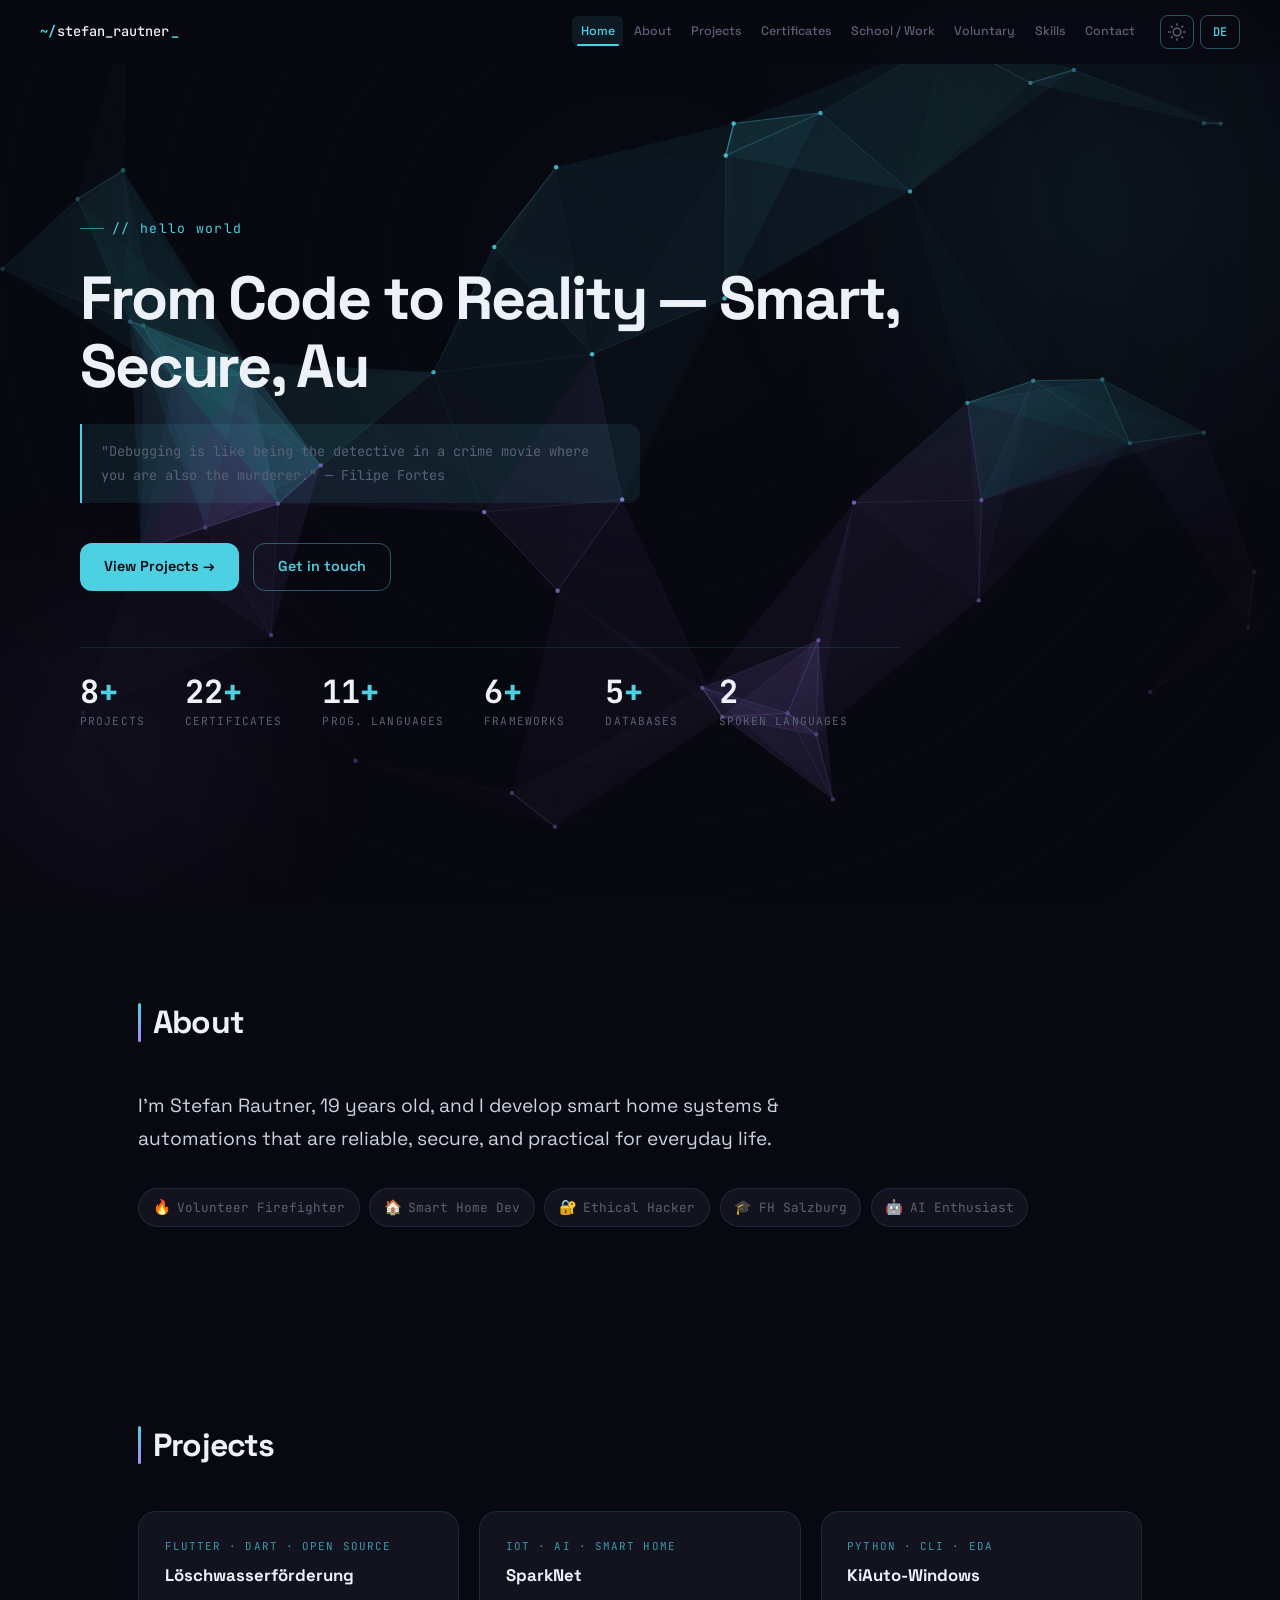
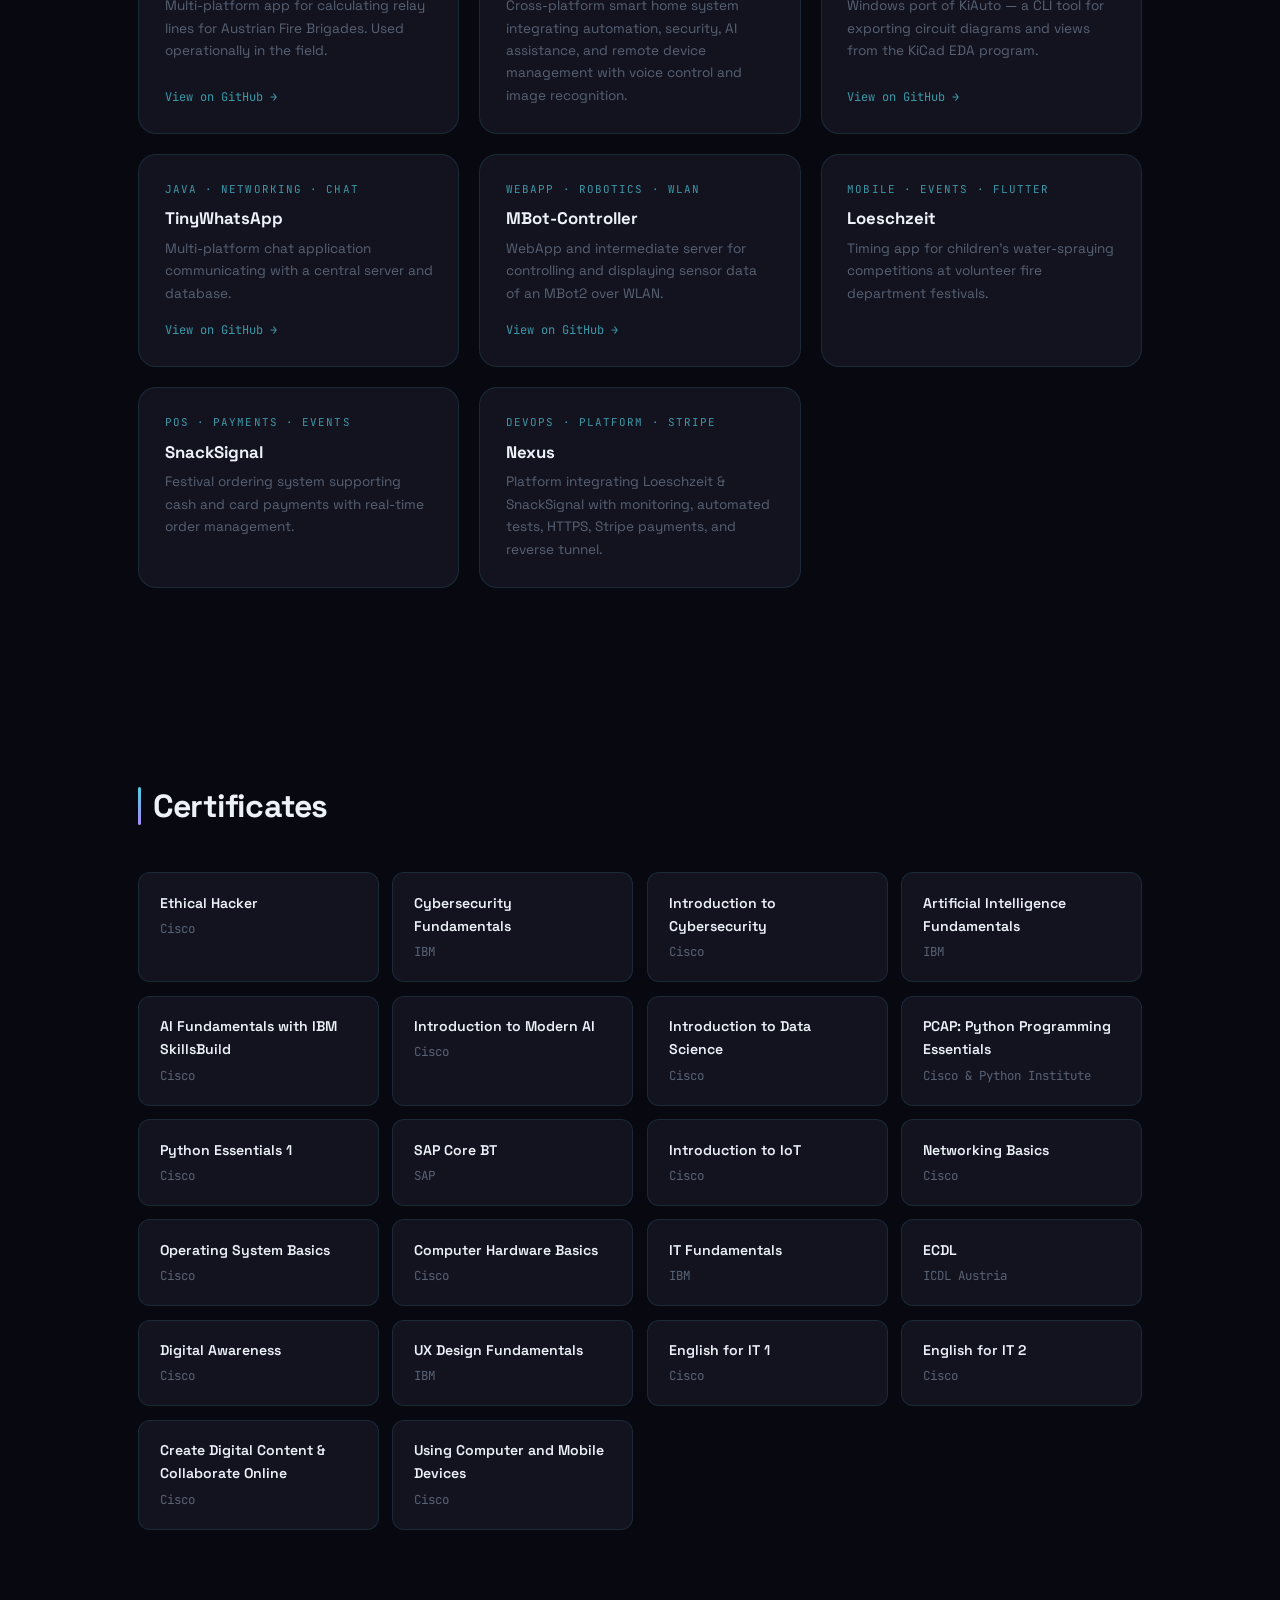
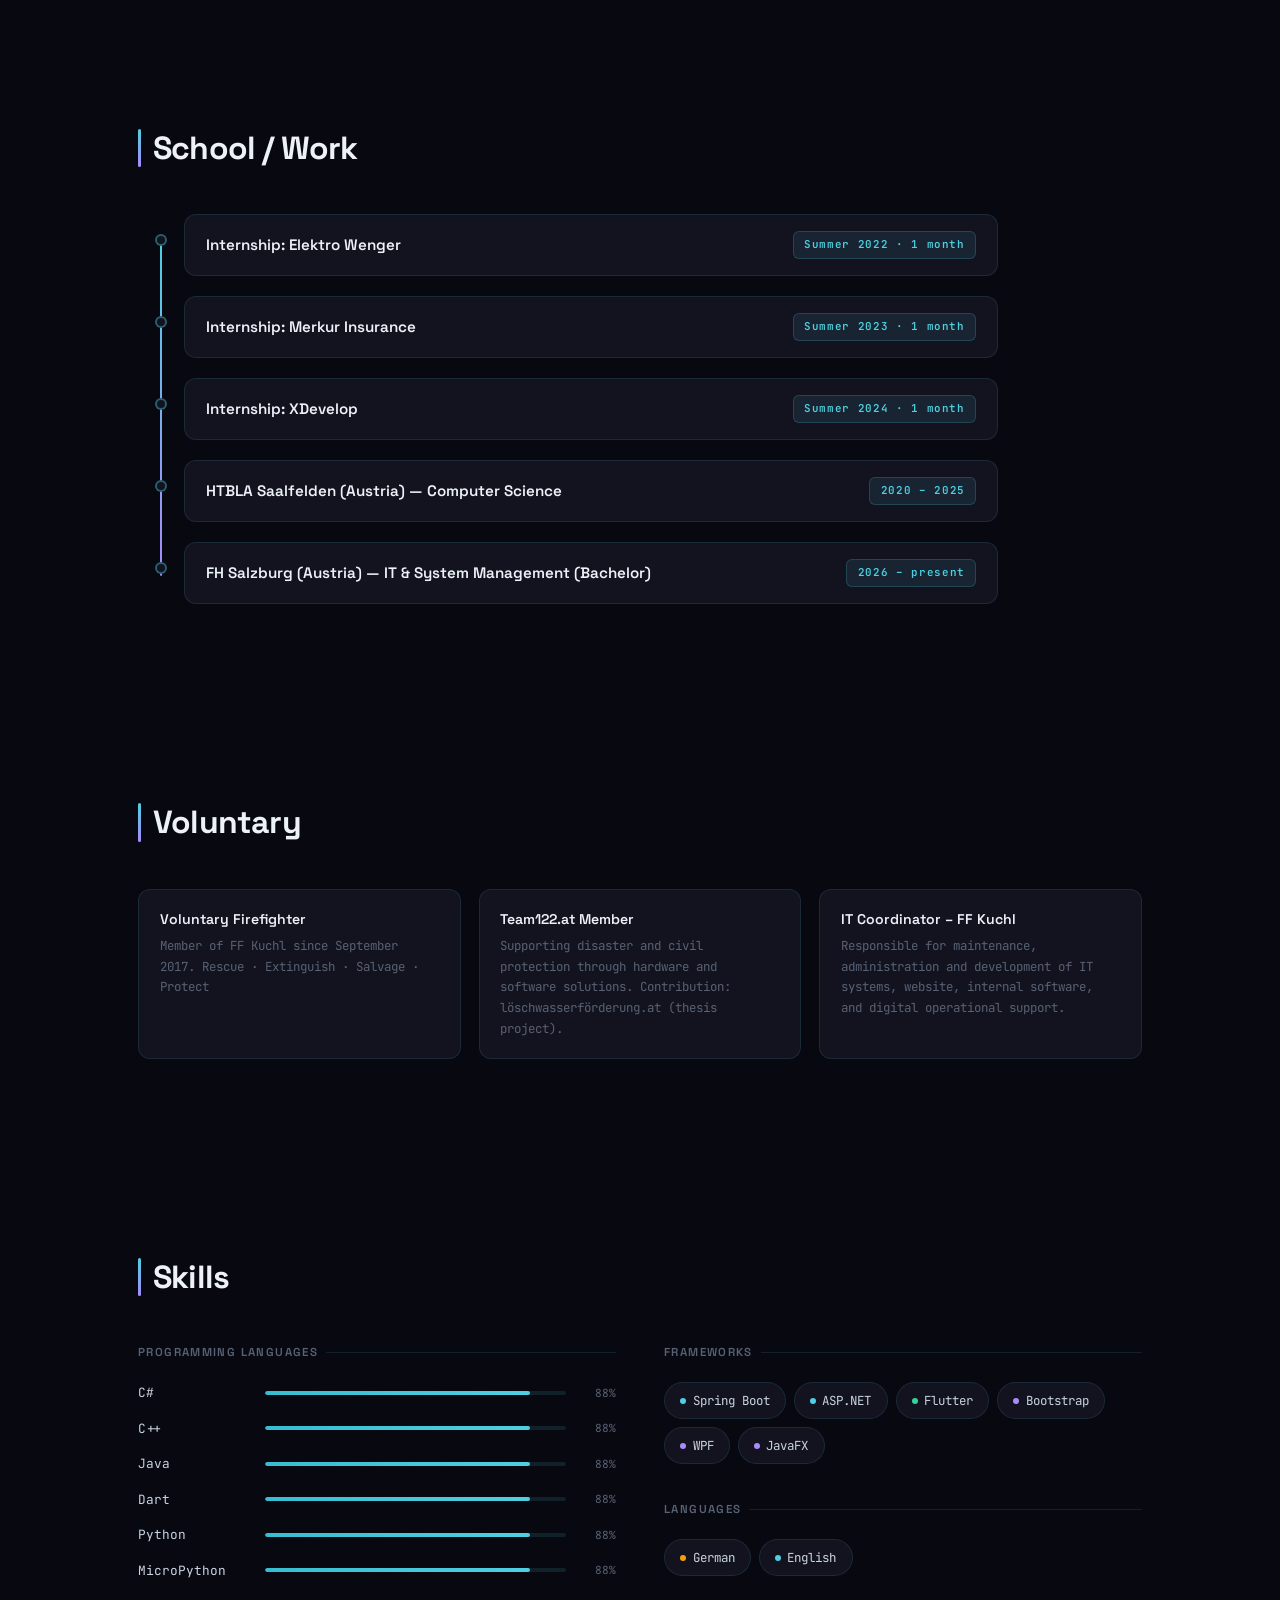
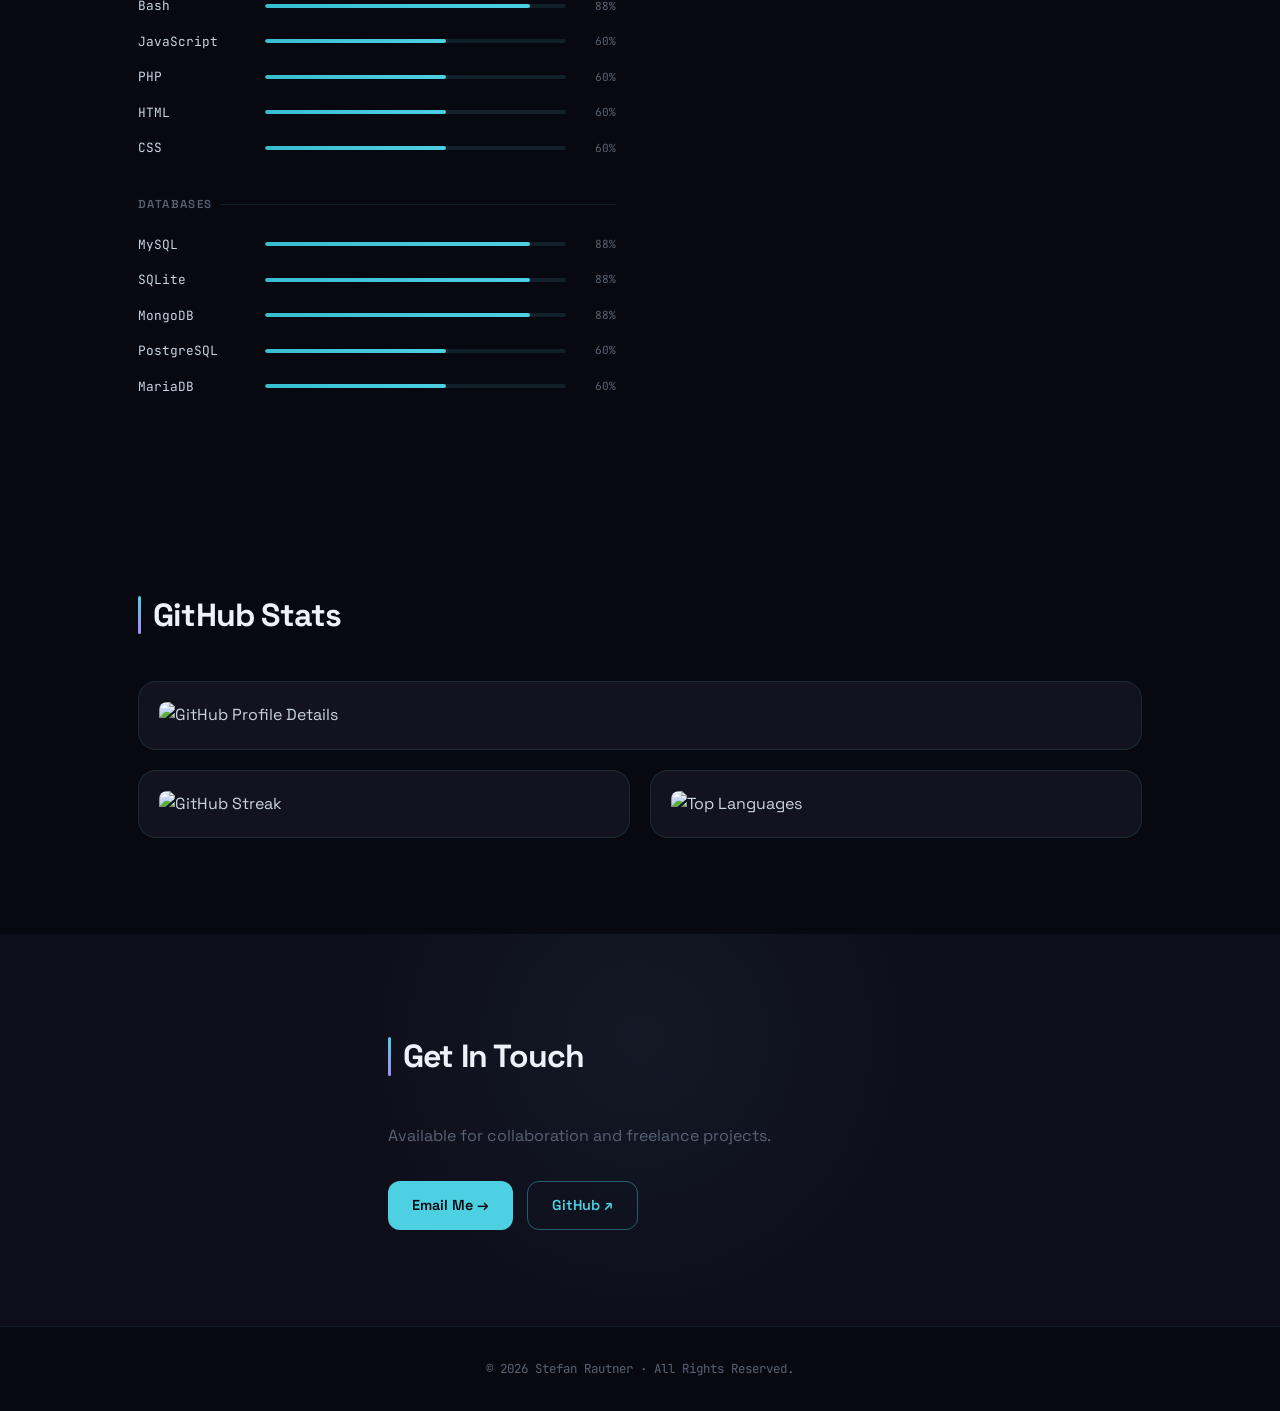
==== commit 55fe9541: "Update" ====
--- a/index.html
+++ b/index.html
@@ -13,12 +13,15 @@
 </head>
 <body>
 
-<!-- Canvas for animated particles (performant, GPU-composited) -->
+<!-- Cursor glow -->
+<div class="cursor-glow" aria-hidden="true"></div>
+
+<!-- Animated particle canvas -->
 <canvas id="bgCanvas" aria-hidden="true"></canvas>
 
 <!-- ─── HEADER ─────────────────────────────────────────────────────────── -->
 <header id="header">
-  <a href="#hero" class="wordmark">Stefan Rautner</a>
+  <a href="#hero" class="wordmark">stefan_rautner</a>
 
   <button class="hamburger" id="hamburger" aria-label="Toggle menu" aria-expanded="false">
     <span></span><span></span><span></span>
@@ -37,14 +40,18 @@
     </nav>
 
     <div class="header-controls">
-      <!-- Theme toggle -->
       <button class="icon-btn" id="themeToggle" aria-label="Toggle light/dark mode">
-        <svg class="icon-sun" viewBox="0 0 24 24" fill="none" stroke="currentColor" stroke-width="2" stroke-linecap="round" stroke-linejoin="round" width="18" height="18"><circle cx="12" cy="12" r="5"/><line x1="12" y1="1" x2="12" y2="3"/><line x1="12" y1="21" x2="12" y2="23"/><line x1="4.22" y1="4.22" x2="5.64" y2="5.64"/><line x1="18.36" y1="18.36" x2="19.78" y2="19.78"/><line x1="1" y1="12" x2="3" y2="12"/><line x1="21" y1="12" x2="23" y2="12"/><line x1="4.22" y1="19.78" x2="5.64" y2="18.36"/><line x1="18.36" y1="5.64" x2="19.78" y2="4.22"/></svg>
-        <svg class="icon-moon" viewBox="0 0 24 24" fill="none" stroke="currentColor" stroke-width="2" stroke-linecap="round" stroke-linejoin="round" width="18" height="18"><path d="M21 12.79A9 9 0 1 1 11.21 3 7 7 0 0 0 21 12.79z"/></svg>
+        <svg class="icon-sun" viewBox="0 0 24 24" fill="none" stroke="currentColor" stroke-width="2" stroke-linecap="round" stroke-linejoin="round" width="18" height="18">
+          <circle cx="12" cy="12" r="5"/><line x1="12" y1="1" x2="12" y2="3"/><line x1="12" y1="21" x2="12" y2="23"/>
+          <line x1="4.22" y1="4.22" x2="5.64" y2="5.64"/><line x1="18.36" y1="18.36" x2="19.78" y2="19.78"/>
+          <line x1="1" y1="12" x2="3" y2="12"/><line x1="21" y1="12" x2="23" y2="12"/>
+          <line x1="4.22" y1="19.78" x2="5.64" y2="18.36"/><line x1="18.36" y1="5.64" x2="19.78" y2="4.22"/>
+        </svg>
+        <svg class="icon-moon" viewBox="0 0 24 24" fill="none" stroke="currentColor" stroke-width="2" stroke-linecap="round" stroke-linejoin="round" width="18" height="18">
+          <path d="M21 12.79A9 9 0 1 1 11.21 3 7 7 0 0 0 21 12.79z"/>
+        </svg>
       </button>
-
-      <!-- Language toggle (direct swap, no dropdown) -->
-      <button class="lang-btn" id="langToggle" aria-label="Switch language">EN</button>
+      <button class="lang-btn" id="langToggle" aria-label="Switch language">DE</button>
     </div>
   </div>
 </header>
@@ -52,13 +59,14 @@
 <!-- ─── HERO ──────────────────────────────────────────────────────────── -->
 <section id="hero" class="hero">
   <div class="hero-inner">
-    <p class="hero-eyebrow mono">// hello world</p>
-    <h1 class="hero-title" data-key="hero_title"></h1>
+    <p class="hero-eyebrow mono"></p>
+    <h1 class="hero-title"></h1>
     <p class="hero-quote mono" data-key="hero_text"></p>
     <div class="hero-actions">
-      <a href="#projects" class="btn" data-key="hero_btn"></a>
-      <a href="#contact" class="btn btn--ghost" data-key="hero_contact"></a>
+      <a href="#projects" class="btn"></a>
+      <a href="#contact"  class="btn btn--ghost"></a>
     </div>
+    <div class="hero-stats" id="heroStats"></div>
   </div>
 </section>
 
@@ -67,6 +75,7 @@
   <div class="section-inner">
     <h2 class="section-title" data-key="nav_about"></h2>
     <p class="about-text" data-key="about_text"></p>
+    <div class="about-badges" id="aboutBadges"></div>
   </div>
 </section>
 
@@ -139,14 +148,20 @@
   <div class="section-inner">
     <h2 class="section-title" data-key="nav_github_stats"></h2>
     <div class="github-grid">
-      <div class="github-card">
-        <img loading="lazy" src="https://github-profile-summary-cards.vercel.app/api/cards/profile-details?username=StefanRautner&theme=react" alt="GitHub Profile Details">
+      <div class="github-card github-card--wide reveal reveal-delay-1">
+        <img loading="lazy"
+          src="https://github-profile-summary-cards.vercel.app/api/cards/profile-details?username=StefanRautner&theme=react"
+          alt="GitHub Profile Details">
       </div>
-      <div class="github-card">
-        <img loading="lazy" src="https://streak-stats.demolab.com?user=StefanRautner&theme=react" alt="GitHub Streak">
+      <div class="github-card github-card--streak reveal reveal-delay-2">
+        <img loading="lazy"
+          src="https://streak-stats.demolab.com?user=StefanRautner&theme=react"
+          alt="GitHub Streak">
       </div>
-      <div class="github-card">
-        <img loading="lazy" src="https://github-readme-stats.vercel.app/api/top-langs/?username=StefanRautner&layout=compact&theme=react" alt="Top Languages">
+      <div class="github-card reveal reveal-delay-3">
+        <img loading="lazy"
+          src="https://github-readme-stats.vercel.app/api/top-langs/?username=StefanRautner&layout=compact&theme=react"
+          alt="Top Languages">
       </div>
     </div>
   </div>
@@ -158,8 +173,8 @@
     <h2 class="section-title" data-key="contact_title"></h2>
     <p data-key="contact_text"></p>
     <div class="contact-links">
-      <a id="emailBtn" class="btn" href="mailto:stefan@stefanrautner.at" data-key="contact_btn"></a>
-      <a id="githubBtn" class="btn btn--ghost" href="https://github.com/StefanRautner" target="_blank" rel="noopener">GitHub ↗</a>
+      <a id="emailBtn" class="btn" href="mailto:stefan@stefanrautner.at"></a>
+      <a id="githubBtn" class="btn btn--ghost" href="https://github.com/StefanRautner" target="_blank" rel="noopener"></a>
     </div>
   </div>
 </section>
--- a/style.css
+++ b/style.css
@@ -2,47 +2,53 @@
    TOKENS – dark (default) + light
    ═══════════════════════════════════════════════════════════════════════════ */
 :root {
-  /* Dark mode values */
-  --bg:          #0c0c0f;
-  --bg-2:        #111115;
-  --bg-card:     #16161c;
-  --bg-card-2:   #1c1c24;
-  --bg-header:   rgba(12, 12, 15, 0.88);
-  --border:      rgba(77, 208, 225, 0.14);
-  --border-hi:   rgba(77, 208, 225, 0.45);
+  --bg:          #080810;
+  --bg-2:        #0e0e1a;
+  --bg-card:     #13131f;
+  --bg-card-2:   #1a1a28;
+  --bg-header:   rgba(8, 8, 16, 0.82);
+  --border:      rgba(77, 208, 225, 0.12);
+  --border-hi:   rgba(77, 208, 225, 0.4);
   --cyan:        #4dd0e1;
   --cyan-soft:   #38bdd0;
-  --cyan-dim:    rgba(77, 208, 225, 0.10);
-  --cyan-glow:   rgba(77, 208, 225, 0.22);
-  --text:        #cdd6e0;
-  --text-muted:  #6b7689;
-  --text-strong: #edf2f7;
-  --dot-opacity: 0.045;
-  --radius:      10px;
-  --radius-lg:   14px;
-  --header-h:    62px;
+  --cyan-dim:    rgba(77, 208, 225, 0.09);
+  --cyan-glow:   rgba(77, 208, 225, 0.20);
+  --purple:      #a78bfa;
+  --purple-dim:  rgba(167, 139, 250, 0.10);
+  --purple-glow: rgba(167, 139, 250, 0.18);
+  --text:        #c8d4e0;
+  --text-muted:  #586274;
+  --text-strong: #edf2f8;
+  --dot-opacity: 0.035;
+  --radius:      12px;
+  --radius-lg:   18px;
+  --header-h:    64px;
   --font-sans:   'Space Grotesk', system-ui, sans-serif;
   --font-mono:   'JetBrains Mono', 'Fira Code', monospace;
   --ease:        cubic-bezier(0.4, 0, 0.2, 1);
+  --spring:      cubic-bezier(0.34, 1.56, 0.64, 1);
   --t:           0.22s;
 }
 
 [data-theme="light"] {
-  --bg:          #f4f6f9;
-  --bg-2:        #eef1f5;
+  --bg:          #f0f4f8;
+  --bg-2:        #e6ecf3;
   --bg-card:     #ffffff;
-  --bg-card-2:   #f0f4f8;
-  --bg-header:   rgba(244, 246, 249, 0.90);
-  --border:      rgba(0, 140, 160, 0.16);
-  --border-hi:   rgba(0, 140, 160, 0.45);
+  --bg-card-2:   #eef2f8;
+  --bg-header:   rgba(240, 244, 248, 0.88);
+  --border:      rgba(0, 140, 160, 0.14);
+  --border-hi:   rgba(0, 140, 160, 0.42);
   --cyan:        #0097a7;
   --cyan-soft:   #00838f;
-  --cyan-dim:    rgba(0, 151, 167, 0.10);
-  --cyan-glow:   rgba(0, 151, 167, 0.20);
+  --cyan-dim:    rgba(0, 151, 167, 0.09);
+  --cyan-glow:   rgba(0, 151, 167, 0.18);
+  --purple:      #7c3aed;
+  --purple-dim:  rgba(124, 58, 237, 0.08);
+  --purple-glow: rgba(124, 58, 237, 0.15);
   --text:        #374151;
   --text-muted:  #9ca3af;
-  --text-strong: #111827;
-  --dot-opacity: 0.06;
+  --text-strong: #0f172a;
+  --dot-opacity: 0.055;
 }
 
 /* ═══════════════════════════════════════════════════════════════════════════
@@ -64,6 +70,7 @@
     transition-duration: 0.01ms !important;
   }
   #bgCanvas { display: none; }
+  .reveal { opacity: 1 !important; transform: none !important; }
 }
 
 /* ═══════════════════════════════════════════════════════════════════════════
@@ -78,39 +85,59 @@
   transition: background-color 0.35s var(--ease), color 0.35s var(--ease);
 }
 
-/* Particle canvas — behind everything, composited on its own layer */
+/* Particle canvas */
 #bgCanvas {
   position: fixed;
   inset: 0;
   width: 100%; height: 100%;
   pointer-events: none;
   z-index: 0;
-  will-change: transform; /* own compositing layer */
-}
-
-/* Dot grid via pseudo — stays perfectly still, zero repaint */
-body::before {
+  will-change: transform;
+}
+
+/* Radial vignette — softer so the geometric mesh stays visible */
+body::after {
   content: '';
   position: fixed;
   inset: 0;
-  background-image: radial-gradient(circle, var(--cyan) 1px, transparent 1px);
-  background-size: 38px 38px;
-  opacity: var(--dot-opacity);
+  background: radial-gradient(ellipse at 50% 30%, transparent 20%, var(--bg) 88%);
   pointer-events: none;
   z-index: 0;
 }
 
-/* Radial vignette so edges don't look noisy */
-body::after {
-  content: '';
+header, section, footer, .scroll-top, .cursor-glow { position: relative; z-index: 1; }
+
+/* Mouse cursor glow — follows cursor, GPU composited */
+.cursor-glow {
   position: fixed;
-  inset: 0;
-  background: radial-gradient(ellipse at 50% 40%, transparent 35%, var(--bg) 90%);
+  width: 500px;
+  height: 500px;
+  border-radius: 50%;
+  background: radial-gradient(circle, rgba(77,208,225,0.06) 0%, transparent 70%);
   pointer-events: none;
   z-index: 0;
-}
-
-header, section, footer, .scroll-top { position: relative; z-index: 1; }
+  transform: translate(-50%, -50%);
+  transition: transform 0.08s linear;
+  will-change: transform;
+}
+
+/* ═══════════════════════════════════════════════════════════════════════════
+   SCROLL REVEAL
+   ═══════════════════════════════════════════════════════════════════════════ */
+.reveal {
+  opacity: 0;
+  transform: translateY(28px);
+  transition: opacity 0.65s var(--ease), transform 0.65s var(--ease);
+}
+.reveal.visible {
+  opacity: 1;
+  transform: none;
+}
+.reveal-delay-1 { transition-delay: 0.08s; }
+.reveal-delay-2 { transition-delay: 0.16s; }
+.reveal-delay-3 { transition-delay: 0.24s; }
+.reveal-delay-4 { transition-delay: 0.32s; }
+.reveal-delay-5 { transition-delay: 0.40s; }
 
 /* ═══════════════════════════════════════════════════════════════════════════
    HEADER
@@ -126,24 +153,55 @@
   padding: 0 clamp(1rem, 4vw, 2.5rem);
   gap: 1rem;
   background: var(--bg-header);
-  backdrop-filter: blur(14px);
-  -webkit-backdrop-filter: blur(14px);
-  border-bottom: 1px solid var(--border);
-  transition: border-color 0.3s var(--ease), background 0.35s var(--ease);
-}
-
-header.scrolled { border-bottom-color: var(--border-hi); }
+  backdrop-filter: blur(18px);
+  -webkit-backdrop-filter: blur(18px);
+  border-bottom: 1px solid transparent;
+  transition: border-color 0.3s var(--ease), background 0.35s var(--ease), box-shadow 0.3s var(--ease);
+}
+
+header.scrolled {
+  border-bottom-color: var(--border-hi);
+  box-shadow: 0 1px 40px rgba(0,0,0,0.3);
+}
 
 .wordmark {
   font-family: var(--font-mono);
-  font-size: 1rem;
+  font-size: 0.85rem;
   font-weight: 500;
-  color: var(--cyan);
+  font-style: normal;
+  letter-spacing: 0;
   text-decoration: none;
-  letter-spacing: -0.01em;
   white-space: nowrap;
   flex-shrink: 0;
-}
+  display: inline-flex;
+  align-items: center;
+  color: var(--text-strong);
+  background: none;
+  -webkit-background-clip: unset;
+  -webkit-text-fill-color: unset;
+  background-clip: unset;
+  transition: opacity var(--t) var(--ease);
+}
+.wordmark:hover { opacity: 0.75; }
+
+/* ~/  prefix in cyan */
+.wordmark::before {
+  content: '~/';
+  color: var(--cyan);
+  font-weight: 700;
+  margin-right: 1px;
+}
+
+/* blinking block cursor */
+.wordmark::after {
+  content: '_';
+  color: var(--cyan);
+  font-weight: 700;
+  margin-left: 2px;
+  animation: blink 1.1s step-start infinite;
+}
+
+@keyframes blink { 0%,100%{opacity:1} 50%{opacity:0} }
 
 .menu-right {
   display: flex;
@@ -159,26 +217,39 @@
 }
 
 .nav-links a {
-  font-size: 0.8rem;
+  font-size: 0.78rem;
   font-weight: 500;
   color: var(--text-muted);
   text-decoration: none;
   padding: 0.3rem 0.55rem;
   border-radius: 6px;
   transition: color var(--t) var(--ease), background var(--t) var(--ease);
-}
+  position: relative;
+}
+
+.nav-links a::after {
+  content: '';
+  position: absolute;
+  bottom: 1px; left: 50%; right: 50%;
+  height: 2px;
+  background: var(--cyan);
+  border-radius: 2px;
+  transition: left var(--t) var(--ease), right var(--t) var(--ease);
+}
+
+.nav-links a:hover::after,
+.nav-links a.active::after { left: 0.3rem; right: 0.3rem; }
 
 .nav-links a:hover,
-.nav-links a:focus-visible { color: var(--cyan); background: var(--cyan-dim); outline: none; }
-
-/* Controls row (theme + lang) */
-.header-controls {
-  display: flex;
-  align-items: center;
-  gap: 0.4rem;
-}
-
-/* Icon button (theme toggle) */
+.nav-links a.active,
+.nav-links a:focus-visible {
+  color: var(--cyan);
+  background: var(--cyan-dim);
+  outline: none;
+}
+
+.header-controls { display: flex; align-items: center; gap: 0.4rem; }
+
 .icon-btn {
   display: flex;
   align-items: center;
@@ -189,7 +260,7 @@
   border-radius: 8px;
   color: var(--text-muted);
   cursor: pointer;
-  transition: color var(--t) var(--ease), background var(--t) var(--ease), border-color var(--t) var(--ease);
+  transition: color var(--t) var(--ease), background var(--t) var(--ease), border-color var(--t) var(--ease), transform var(--t) var(--spring);
   flex-shrink: 0;
 }
 .icon-btn:hover, .icon-btn:focus-visible {
@@ -197,15 +268,14 @@
   background: var(--cyan-dim);
   border-color: var(--cyan);
   outline: none;
-}
-
-/* Show/hide sun vs moon */
+  transform: scale(1.08);
+}
+
 [data-theme="dark"]  .icon-sun  { display: block; }
 [data-theme="dark"]  .icon-moon { display: none; }
 [data-theme="light"] .icon-sun  { display: none; }
 [data-theme="light"] .icon-moon { display: block; }
 
-/* Language toggle — direct swap button */
 .lang-btn {
   font-family: var(--font-mono);
   font-size: 0.75rem;
@@ -217,12 +287,13 @@
   border-radius: 8px;
   color: var(--cyan);
   cursor: pointer;
-  transition: background var(--t) var(--ease), border-color var(--t) var(--ease), color var(--t) var(--ease);
+  transition: background var(--t) var(--ease), border-color var(--t) var(--ease), color var(--t) var(--ease), transform var(--t) var(--spring);
   flex-shrink: 0;
 }
 .lang-btn:hover, .lang-btn:focus-visible {
   background: var(--cyan-dim);
   outline: none;
+  transform: scale(1.05);
 }
 
 /* Hamburger */
@@ -232,156 +303,311 @@
   justify-content: center;
   gap: 5px;
   width: 38px; height: 38px;
-  padding: 7px;
-  background: none;
+  padding: 8px;
+  background: var(--bg-card);
   border: 1px solid var(--border);
-  border-radius: 8px;
+  border-radius: var(--radius);
   cursor: pointer;
   flex-shrink: 0;
   z-index: 101;
+  transition: border-color var(--t) var(--ease), box-shadow var(--t) var(--ease), background var(--t) var(--ease);
+}
+.hamburger:hover {
+  border-color: var(--cyan);
+  box-shadow: 0 0 12px var(--cyan-glow);
+  background: var(--cyan-dim);
+}
+.hamburger.open {
+  border-color: var(--cyan);
+  background: var(--cyan-dim);
 }
 .hamburger span {
   display: block;
-  width: 100%; height: 2px;
-  background: var(--text);
+  width: 100%; height: 1.5px;
+  background: var(--cyan);
   border-radius: 2px;
-  transition: transform var(--t) var(--ease), opacity var(--t) var(--ease);
+  transition: transform 0.25s var(--ease), opacity 0.25s var(--ease), width 0.25s var(--ease);
   transform-origin: center;
 }
-.hamburger.open span:nth-child(1) { transform: translateY(7px) rotate(45deg); }
-.hamburger.open span:nth-child(2) { opacity: 0; }
-.hamburger.open span:nth-child(3) { transform: translateY(-7px) rotate(-45deg); }
-
-/* ═══════════════════════════════════════════════════════════════════════════
-   HERO
-   ═══════════════════════════════════════════════════════════════════════════ */
-.hero {
-  min-height: 100svh;
-  display: flex;
-  align-items: center;
-  padding: calc(var(--header-h) + 3rem) clamp(1.5rem, 6vw, 4rem) 5rem;
-}
-
-.hero-inner { max-width: 800px; }
-
-.hero-eyebrow {
-  font-family: var(--font-mono);
-  font-size: 0.82rem;
-  color: var(--cyan);
-  letter-spacing: 0.08em;
-  margin-bottom: 1.25rem;
-  opacity: 0.75;
-}
-
-.hero-title {
-  font-size: clamp(2rem, 5.5vw, 3.6rem);
-  font-weight: 700;
-  line-height: 1.15;
-  letter-spacing: -0.03em;
-  color: var(--text-strong);
-  margin-bottom: 1.5rem;
-}
-
-.hero-quote {
-  font-family: var(--font-mono);
-  font-size: 0.87rem;
-  color: var(--text-muted);
-  line-height: 1.7;
-  max-width: 580px;
-  margin-bottom: 2.5rem;
-  padding-left: 1rem;
-  border-left: 2px solid var(--border-hi);
-}
-
-.hero-actions { display: flex; gap: 0.9rem; flex-wrap: wrap; }
-
-/* ═══════════════════════════════════════════════════════════════════════════
-   BUTTONS
-   ═══════════════════════════════════════════════════════════════════════════ */
-.btn {
-  display: inline-flex;
-  align-items: center;
-  gap: 0.4rem;
-  padding: 0.65rem 1.5rem;
-  border: 1px solid var(--cyan);
-  border-radius: 8px;
-  background: transparent;
-  color: var(--cyan);
-  font-family: var(--font-sans);
-  font-size: 0.88rem;
-  font-weight: 600;
-  text-decoration: none;
-  cursor: pointer;
-  transition: background var(--t) var(--ease), color var(--t) var(--ease), box-shadow var(--t) var(--ease);
-}
-.btn:hover, .btn:focus-visible {
-  background: var(--cyan);
-  color: #0c0c0f;
-  box-shadow: 0 0 22px var(--cyan-glow);
-  outline: none;
-}
-[data-theme="light"] .btn:hover { color: #fff; }
-
-.btn--ghost {
-  border-color: var(--border-hi);
-  color: var(--text);
-}
-.btn--ghost:hover, .btn--ghost:focus-visible {
-  background: var(--cyan);
-  border-color: var(--cyan);
-  color: #0c0c0f;
-}
-
-/* ═══════════════════════════════════════════════════════════════════════════
-   SECTIONS
+/* idle state: lines of different width for a terminal-ish feel */
+.hamburger span:nth-child(1) { width: 100%; }
+.hamburger span:nth-child(2) { width: 70%; }
+.hamburger span:nth-child(3) { width: 85%; }
+/* open: animate to × */
+.hamburger.open span:nth-child(1) { transform: translateY(6.5px) rotate(45deg); width: 100%; }
+.hamburger.open span:nth-child(2) { opacity: 0; width: 0; }
+.hamburger.open span:nth-child(3) { transform: translateY(-6.5px) rotate(-45deg); width: 100%; }
+
+/* ═══════════════════════════════════════════════════════════════════════════
+   SECTION BASE
    ═══════════════════════════════════════════════════════════════════════════ */
 section {
-  scroll-margin-top: var(--header-h);
-  padding: clamp(3.5rem, 8vw, 6rem) clamp(1.5rem, 5vw, 3rem);
-}
-
-/* Alternate section backgrounds */
-section:nth-of-type(odd) { background: transparent; }
-section:nth-of-type(even) { background: var(--bg-2); }
-
-.section-inner { max-width: 1100px; margin: 0 auto; }
+  padding: clamp(4rem, 8vw, 6rem) 0;
+}
+
+.section-inner {
+  max-width: 1100px;
+  margin: 0 auto;
+  padding: 0 clamp(1.25rem, 5vw, 3rem);
+}
 
 .section-title {
-  font-size: clamp(1.3rem, 2.8vw, 1.75rem);
+  font-size: clamp(1.4rem, 3.5vw, 2rem);
   font-weight: 700;
   color: var(--text-strong);
   letter-spacing: -0.025em;
   margin-bottom: 2.5rem;
-  padding-bottom: 0.8rem;
-  border-bottom: 1px solid var(--border);
-  position: relative;
-}
-.section-title::after {
+  display: flex;
+  align-items: center;
+  gap: 0.75rem;
+}
+
+.section-title::before {
+  content: '';
+  display: block;
+  width: 3px;
+  height: 1.2em;
+  background: linear-gradient(to bottom, var(--cyan), var(--purple));
+  border-radius: 2px;
+  flex-shrink: 0;
+}
+
+/* ═══════════════════════════════════════════════════════════════════════════
+   HERO
+   ═══════════════════════════════════════════════════════════════════════════ */
+.hero {
+  min-height: 100svh;
+  display: flex;
+  align-items: center;
+  padding: calc(var(--header-h) + 4rem) clamp(1.5rem, 7vw, 5rem) 5rem;
+  position: relative;
+  overflow: hidden;
+}
+
+/* Large ambient blobs — CSS only, zero JS */
+.hero::before {
   content: '';
   position: absolute;
-  left: 0; bottom: -1px;
-  width: 3rem; height: 2px;
+  top: -20%;
+  right: -15%;
+  width: 60vw;
+  height: 60vw;
+  border-radius: 50%;
+  background: radial-gradient(circle, rgba(77,208,225,0.07) 0%, transparent 70%);
+  pointer-events: none;
+  animation: blob-drift 12s ease-in-out infinite alternate;
+}
+.hero::after {
+  content: '';
+  position: absolute;
+  bottom: -10%;
+  left: -10%;
+  width: 40vw;
+  height: 40vw;
+  border-radius: 50%;
+  background: radial-gradient(circle, rgba(167,139,250,0.05) 0%, transparent 70%);
+  pointer-events: none;
+  animation: blob-drift 16s ease-in-out infinite alternate-reverse;
+}
+@keyframes blob-drift {
+  from { transform: translate(0, 0) scale(1); }
+  to   { transform: translate(3%, 4%) scale(1.06); }
+}
+
+.hero-inner { max-width: 820px; position: relative; z-index: 1; }
+
+.hero-eyebrow {
+  font-family: var(--font-mono);
+  font-size: 0.82rem;
+  color: var(--cyan);
+  letter-spacing: 0.1em;
+  margin-bottom: 1.5rem;
+  opacity: 0.8;
+  display: flex;
+  align-items: center;
+  gap: 0.5rem;
+}
+.hero-eyebrow::before {
+  content: '';
+  width: 24px; height: 1px;
   background: var(--cyan);
-  border-radius: 2px;
+  opacity: 0.6;
+  display: inline-block;
+}
+
+.hero-title {
+  font-size: clamp(2.1rem, 5.8vw, 3.8rem);
+  font-weight: 700;
+  line-height: 1.12;
+  letter-spacing: -0.035em;
+  color: var(--text-strong);
+  margin-bottom: 1.5rem;
+}
+
+.hero-title .typed-cursor {
+  display: inline-block;
+  width: 3px;
+  height: 0.9em;
+  background: var(--cyan);
+  margin-left: 4px;
+  vertical-align: middle;
+  border-radius: 1px;
+  animation: blink 1s step-end infinite;
+}
+
+.hero-quote {
+  font-family: var(--font-mono);
+  font-size: 0.85rem;
+  color: var(--text-muted);
+  line-height: 1.75;
+  max-width: 560px;
+  margin-bottom: 2.5rem;
+  padding: 1rem 1.2rem;
+  border-left: 2px solid var(--cyan);
+  background: var(--cyan-dim);
+  border-radius: 0 var(--radius) var(--radius) 0;
+  position: relative;
+}
+
+.hero-actions { display: flex; gap: 0.9rem; flex-wrap: wrap; margin-bottom: 3.5rem; }
+
+/* Stats row */
+.hero-stats {
+  display: flex;
+  gap: 2.5rem;
+  flex-wrap: wrap;
+  margin-top: 0.25rem;
+  padding-top: 1.75rem;
+  border-top: 1px solid var(--border);
+}
+
+.hero-stat {
+  display: flex;
+  flex-direction: column;
+  gap: 0.2rem;
+  cursor: pointer;
+  text-decoration: none;
+  transition: opacity var(--t) var(--ease), transform var(--t) var(--spring);
+}
+.hero-stat:hover {
+  opacity: 0.75;
+  transform: translateY(-2px);
+}
+.hero-stat:hover .hero-stat__label {
+  color: var(--cyan);
+}
+
+.hero-stat__num {
+  font-size: clamp(1.6rem, 3vw, 2rem);
+  font-weight: 700;
+  font-family: var(--font-mono);
+  color: var(--text-strong);
+  line-height: 1;
+}
+
+.hero-stat__num .stat-accent {
+  color: var(--cyan);
+}
+
+.hero-stat__label {
+  font-size: 0.7rem;
+  color: var(--text-muted);
+  text-transform: uppercase;
+  letter-spacing: 0.1em;
+  font-family: var(--font-mono);
 }
 
 /* ═══════════════════════════════════════════════════════════════════════════
    ABOUT
    ═══════════════════════════════════════════════════════════════════════════ */
 .about-text {
-  font-size: 1.06rem;
+  font-size: clamp(1.05rem, 2vw, 1.2rem);
+  line-height: 1.75;
   max-width: 680px;
   color: var(--text);
-  line-height: 1.8;
-}
-
-/* ═══════════════════════════════════════════════════════════════════════════
-   PROJECTS
+}
+
+.about-badges {
+  display: flex;
+  flex-wrap: wrap;
+  gap: 0.6rem;
+  margin-top: 2rem;
+}
+
+.about-badge {
+  display: inline-flex;
+  align-items: center;
+  gap: 0.4rem;
+  padding: 0.4rem 0.85rem;
+  border: 1px solid var(--border);
+  border-radius: 100px;
+  font-size: 0.8rem;
+  font-family: var(--font-mono);
+  color: var(--text-muted);
+  background: var(--bg-card);
+  transition: border-color var(--t) var(--ease), color var(--t) var(--ease), background var(--t) var(--ease);
+}
+.about-badge:hover {
+  border-color: var(--cyan);
+  color: var(--cyan);
+  background: var(--cyan-dim);
+}
+.about-badge .badge-icon { font-size: 0.9rem; }
+
+/* ═══════════════════════════════════════════════════════════════════════════
+   BUTTONS
+   ═══════════════════════════════════════════════════════════════════════════ */
+.btn {
+  display: inline-flex;
+  align-items: center;
+  gap: 0.4rem;
+  padding: 0.7rem 1.5rem;
+  background: var(--cyan);
+  color: #080810;
+  font-weight: 600;
+  font-size: 0.9rem;
+  border-radius: var(--radius);
+  text-decoration: none;
+  border: none;
+  cursor: pointer;
+  transition: background var(--t) var(--ease), transform var(--t) var(--spring), box-shadow var(--t) var(--ease);
+  position: relative;
+  overflow: hidden;
+}
+.btn::before {
+  content: '';
+  position: absolute;
+  inset: 0;
+  background: rgba(255,255,255,0.12);
+  transform: translateX(-100%);
+  transition: transform 0.3s var(--ease);
+}
+.btn:hover::before { transform: translateX(0); }
+.btn:hover, .btn:focus-visible {
+  background: var(--cyan-soft);
+  transform: translateY(-2px);
+  box-shadow: 0 8px 24px var(--cyan-glow);
+  outline: none;
+}
+
+.btn--ghost {
+  background: transparent;
+  color: var(--cyan);
+  border: 1px solid var(--border-hi);
+}
+.btn--ghost::before { background: var(--cyan-dim); }
+.btn--ghost:hover, .btn--ghost:focus-visible {
+  background: var(--cyan-dim);
+  box-shadow: none;
+}
+
+/* ═══════════════════════════════════════════════════════════════════════════
+   PROJECTS GRID
    ═══════════════════════════════════════════════════════════════════════════ */
 .projects-grid {
   display: grid;
-  grid-template-columns: repeat(auto-fill, minmax(280px, 1fr));
-  gap: 1.2rem;
+  grid-template-columns: repeat(auto-fill, minmax(300px, 1fr));
+  gap: 1.25rem;
 }
 
 .project-card {
@@ -389,47 +615,94 @@
   border: 1px solid var(--border);
   border-radius: var(--radius-lg);
   padding: 1.6rem;
-  display: flex;
-  flex-direction: column;
-  gap: 0.65rem;
   text-decoration: none;
   color: inherit;
-  transition: border-color var(--t) var(--ease), transform var(--t) var(--ease), box-shadow var(--t) var(--ease);
-}
+  display: flex;
+  flex-direction: column;
+  gap: 0.6rem;
+  position: relative;
+  overflow: hidden;
+  transition: border-color var(--t) var(--ease), transform 0.3s var(--spring), box-shadow var(--t) var(--ease);
+}
+
+/* Sweeping glow border on hover */
+.project-card::before {
+  content: '';
+  position: absolute;
+  inset: 0;
+  border-radius: var(--radius-lg);
+  background: linear-gradient(135deg, var(--cyan-glow), var(--purple-glow));
+  opacity: 0;
+  transition: opacity 0.3s var(--ease);
+  pointer-events: none;
+}
+.project-card:hover::before { opacity: 1; }
+
+/* Top accent line */
+.project-card::after {
+  content: '';
+  position: absolute;
+  top: 0; left: 0; right: 0;
+  height: 2px;
+  background: linear-gradient(90deg, var(--cyan), var(--purple));
+  transform: scaleX(0);
+  transform-origin: left;
+  transition: transform 0.35s var(--ease);
+  border-radius: 99px 99px 0 0;
+}
+.project-card:hover::after { transform: scaleX(1); }
+
 .project-card:hover, .project-card:focus-visible {
-  border-color: var(--cyan);
+  border-color: var(--border-hi);
   transform: translateY(-4px);
-  box-shadow: 0 10px 32px var(--cyan-glow);
+  box-shadow: 0 16px 40px rgba(0,0,0,0.25), 0 0 0 1px var(--border-hi);
   outline: none;
 }
+
+.project-card__tag {
+  font-family: var(--font-mono);
+  font-size: 0.68rem;
+  text-transform: uppercase;
+  letter-spacing: 0.1em;
+  color: var(--cyan);
+  opacity: 0.7;
+}
+
 .project-card__title {
-  font-size: 1rem;
-  font-weight: 600;
-  color: var(--cyan);
-  letter-spacing: -0.01em;
-}
+  font-size: 1.05rem;
+  font-weight: 700;
+  color: var(--text-strong);
+  line-height: 1.2;
+  transition: color var(--t) var(--ease);
+}
+.project-card:hover .project-card__title { color: var(--cyan); }
+
 .project-card__text {
-  font-size: 0.875rem;
+  font-size: 0.85rem;
   color: var(--text-muted);
   line-height: 1.65;
   flex: 1;
 }
+
 .project-card__cta {
-  font-family: var(--font-mono);
-  font-size: 0.76rem;
-  color: var(--cyan);
-  opacity: 0.65;
-  margin-top: 0.2rem;
-  transition: opacity var(--t) var(--ease);
-}
-.project-card:hover .project-card__cta { opacity: 1; }
+  display: inline-flex;
+  align-items: center;
+  gap: 0.3rem;
+  font-family: var(--font-mono);
+  font-size: 0.75rem;
+  color: var(--cyan);
+  opacity: 0.7;
+  margin-top: 0.4rem;
+  transition: opacity var(--t) var(--ease), gap var(--t) var(--ease);
+}
+.project-card:hover .project-card__cta { opacity: 1; gap: 0.5rem; }
 
 /* ═══════════════════════════════════════════════════════════════════════════
    GENERIC CARD GRID
    ═══════════════════════════════════════════════════════════════════════════ */
 .cards-grid {
   display: grid;
-  grid-template-columns: repeat(auto-fill, minmax(190px, 1fr));
+  grid-template-columns: repeat(auto-fill, minmax(200px, 1fr));
   gap: 0.85rem;
 }
 .cards-grid--wide {
@@ -442,167 +715,299 @@
   border: 1px solid var(--border);
   border-radius: var(--radius);
   padding: 1.15rem 1.3rem;
-  transition: border-color var(--t) var(--ease), transform var(--t) var(--ease), box-shadow var(--t) var(--ease);
+  transition: border-color var(--t) var(--ease), transform var(--t) var(--spring), box-shadow var(--t) var(--ease);
   text-decoration: none;
   color: inherit;
   display: block;
-}
+  position: relative;
+  overflow: hidden;
+}
+
+.card::after {
+  content: '';
+  position: absolute;
+  bottom: 0; left: 0; right: 0;
+  height: 1px;
+  background: linear-gradient(90deg, transparent, var(--cyan), transparent);
+  transform: scaleX(0);
+  transition: transform 0.4s var(--ease);
+}
+.card:hover::after, .card:focus-visible::after { transform: scaleX(1); }
+
 .card:hover, .card:focus-visible {
   border-color: var(--border-hi);
   transform: translateY(-2px);
-  box-shadow: 0 6px 18px rgba(0,0,0,0.12);
+  box-shadow: 0 8px 24px rgba(0,0,0,0.15);
   outline: none;
 }
 .card--link:hover, .card--link:focus-visible { border-color: var(--cyan); }
 
 .card__title {
-  font-size: 0.9rem;
+  font-size: 0.88rem;
   font-weight: 600;
   color: var(--text-strong);
   margin-bottom: 0.25rem;
-}
+  transition: color var(--t) var(--ease);
+}
+.card--link:hover .card__title { color: var(--cyan); }
 .card__sub {
-  font-size: 0.8rem;
+  font-size: 0.78rem;
   color: var(--text-muted);
   font-family: var(--font-mono);
 }
 
 /* ═══════════════════════════════════════════════════════════════════════════
-   TIMELINE
+   TIMELINE  — card-based with connector rail
    ═══════════════════════════════════════════════════════════════════════════ */
 .timeline {
   display: flex;
   flex-direction: column;
-  max-width: 720px;
-  position: relative;
-  padding-left: 2.25rem;
-}
-.timeline::before {
-  content: '';
+  max-width: 860px;
+  position: relative;
+  gap: 0;
+  padding-left: 0;
+}
+
+/* Vertical rail on the left */
+.timeline-track {
   position: absolute;
-  left: 8px; top: 10px; bottom: 10px;
-  width: 1px;
-  background: linear-gradient(to bottom, var(--border-hi) 0%, var(--border) 100%);
-}
-
+  left: 22px; top: 28px; bottom: 28px;
+  width: 2px;
+  background: var(--border);
+  border-radius: 2px;
+  overflow: hidden;
+  z-index: 0;
+}
+
+.timeline-track__fill {
+  position: absolute;
+  top: 0; left: 0; right: 0;
+  height: 0%;
+  background: linear-gradient(to bottom, var(--cyan), var(--purple));
+  border-radius: 2px;
+  transition: height 1.4s var(--ease);
+}
+
+/* Each row: dot + card side by side */
 .timeline-item {
-  position: relative;
-  padding: 0 0 2rem 1.25rem;
+  display: grid;
+  grid-template-columns: 46px 1fr;
+  align-items: start;
+  gap: 0;
+  padding-bottom: 1.25rem;
   text-decoration: none;
   color: inherit;
-  display: block;
+  position: relative;
+  z-index: 1;
 }
 .timeline-item:last-child { padding-bottom: 0; }
+
+/* The dot node */
 .timeline-item::before {
   content: '';
-  position: absolute;
-  left: -1.65rem; top: 6px;
-  width: 9px; height: 9px;
+  width: 12px; height: 12px;
+  border-radius: 50%;
   background: var(--bg-card);
   border: 2px solid var(--border-hi);
-  border-radius: 50%;
-  transition: background var(--t) var(--ease), border-color var(--t) var(--ease);
+  margin-top: 20px;
+  justify-self: center;
+  transition: background var(--t) var(--ease), border-color var(--t) var(--ease),
+              box-shadow var(--t) var(--ease), transform var(--t) var(--spring);
+  z-index: 2;
+  position: relative;
 }
 .timeline-item:hover::before, .timeline-item:focus-visible::before {
   background: var(--cyan);
   border-color: var(--cyan);
+  box-shadow: 0 0 0 5px var(--cyan-dim), 0 0 14px var(--cyan-glow);
+  transform: scale(1.25);
   outline: none;
 }
+
+/* The card itself */
+.timeline-item__card {
+  background: var(--bg-card);
+  border: 1px solid var(--border);
+  border-radius: var(--radius);
+  padding: 1rem 1.3rem;
+  display: flex;
+  align-items: center;
+  justify-content: space-between;
+  gap: 1rem;
+  transition: border-color var(--t) var(--ease), transform var(--t) var(--ease),
+              box-shadow var(--t) var(--ease), background var(--t) var(--ease);
+  position: relative;
+  overflow: hidden;
+}
+
+.timeline-item__card::after {
+  content: '';
+  position: absolute;
+  left: 0; top: 0; bottom: 0;
+  width: 3px;
+  background: linear-gradient(to bottom, var(--cyan), var(--purple));
+  transform: scaleY(0);
+  transform-origin: top;
+  transition: transform 0.3s var(--ease);
+  border-radius: 2px 0 0 2px;
+}
+
+.timeline-item:hover .timeline-item__card,
+.timeline-item:focus-visible .timeline-item__card {
+  border-color: var(--border-hi);
+  transform: translateX(5px);
+  box-shadow: 0 6px 24px rgba(0,0,0,0.18);
+  background: var(--bg-card-2);
+  outline: none;
+}
+
+.timeline-item:hover .timeline-item__card::after,
+.timeline-item:focus-visible .timeline-item__card::after {
+  transform: scaleY(1);
+}
+
+.timeline-item__body { flex: 1; min-width: 0; }
+
 .timeline-item__title {
   font-size: 0.95rem;
   font-weight: 600;
   color: var(--text-strong);
-  margin-bottom: 0.2rem;
+  line-height: 1.3;
   transition: color var(--t) var(--ease);
 }
 .timeline-item:hover .timeline-item__title { color: var(--cyan); }
+
 .timeline-item__sub {
   font-family: var(--font-mono);
-  font-size: 0.79rem;
+  font-size: 0.76rem;
   color: var(--text-muted);
-}
-
-/* ═══════════════════════════════════════════════════════════════════════════
-   SKILLS — two-column layout with bars + chips
+  margin-top: 0.2rem;
+}
+
+/* Year / date badge */
+.timeline-item__badge {
+  font-family: var(--font-mono);
+  font-size: 0.68rem;
+  font-weight: 600;
+  letter-spacing: 0.06em;
+  color: var(--cyan);
+  background: var(--cyan-dim);
+  border: 1px solid rgba(77,208,225,0.2);
+  border-radius: 6px;
+  padding: 0.25rem 0.65rem;
+  white-space: nowrap;
+  flex-shrink: 0;
+}
+
+
+
+/* ═══════════════════════════════════════════════════════════════════════════
+   SKILLS — two-column layout
    ═══════════════════════════════════════════════════════════════════════════ */
 .skills-layout {
   display: grid;
   grid-template-columns: 1fr 1fr;
-  gap: 2.5rem;
-}
-
-.skills-block {
-  margin-bottom: 2.25rem;
-}
+  gap: 3rem;
+}
+
+.skills-block { margin-bottom: 2.25rem; }
 .skills-block:last-child { margin-bottom: 0; }
 
 .skills-block-title {
-  font-size: 0.75rem;
+  font-size: 0.72rem;
   font-weight: 600;
   text-transform: uppercase;
-  letter-spacing: 0.1em;
+  letter-spacing: 0.12em;
   color: var(--text-muted);
-  margin-bottom: 1.1rem;
+  margin-bottom: 1.25rem;
+  display: flex;
+  align-items: center;
+  gap: 0.5rem;
+}
+.skills-block-title::after {
+  content: '';
+  flex: 1;
+  height: 1px;
+  background: var(--border);
 }
 
 /* ─── Skill bars ─── */
-.skill-bars { display: flex; flex-direction: column; gap: 0.85rem; }
+.skill-bars { display: flex; flex-direction: column; gap: 0.9rem; }
 
 .skill-bar {
   display: grid;
-  grid-template-columns: 110px 1fr 36px;
+  grid-template-columns: 115px 1fr 38px;
   align-items: center;
   gap: 0.75rem;
 }
 .skill-bar__name {
   font-family: var(--font-mono);
-  font-size: 0.82rem;
+  font-size: 0.8rem;
   color: var(--text);
   white-space: nowrap;
   overflow: hidden;
   text-overflow: ellipsis;
 }
 .skill-bar__track {
-  height: 5px;
+  height: 4px;
   background: var(--border);
   border-radius: 99px;
   overflow: hidden;
+  position: relative;
 }
 .skill-bar__fill {
   height: 100%;
   border-radius: 99px;
   background: linear-gradient(90deg, var(--cyan-soft), var(--cyan));
   width: 0;
-  transition: width 0.9s var(--ease);
+  transition: width 1.1s var(--ease);
+  position: relative;
+}
+/* Shimmer on fill */
+.skill-bar__fill::after {
+  content: '';
+  position: absolute;
+  top: 0;
+  left: -100%;
+  width: 60%;
+  height: 100%;
+  background: linear-gradient(90deg, transparent, rgba(255,255,255,0.3), transparent);
+  animation: shimmer 2.5s ease-in-out infinite;
+  animation-delay: 1.2s;
+}
+@keyframes shimmer {
+  0%   { left: -60%; }
+  100% { left: 120%; }
 }
 .skill-bar__pct {
   font-family: var(--font-mono);
-  font-size: 0.73rem;
+  font-size: 0.7rem;
   color: var(--text-muted);
   text-align: right;
 }
 
 /* ─── Skill chips ─── */
-.skill-chips { display: flex; flex-wrap: wrap; gap: 0.55rem; }
+.skill-chips { display: flex; flex-wrap: wrap; gap: 0.5rem; }
 
 .skill-chip {
   display: inline-flex;
   align-items: center;
   gap: 0.4rem;
-  padding: 0.4rem 0.9rem;
+  padding: 0.45rem 0.95rem;
   background: var(--bg-card);
   border: 1px solid var(--border);
   border-radius: 100px;
   font-family: var(--font-mono);
-  font-size: 0.8rem;
+  font-size: 0.78rem;
   color: var(--text);
-  transition: border-color var(--t) var(--ease), color var(--t) var(--ease), background var(--t) var(--ease);
+  transition: border-color var(--t) var(--ease), color var(--t) var(--ease), background var(--t) var(--ease), transform var(--t) var(--spring);
   cursor: default;
 }
 .skill-chip:hover {
   border-color: var(--cyan);
   color: var(--cyan);
   background: var(--cyan-dim);
+  transform: translateY(-2px);
 }
 .skill-chip__dot {
   width: 6px; height: 6px;
@@ -615,25 +1020,64 @@
    ═══════════════════════════════════════════════════════════════════════════ */
 .github-grid {
   display: grid;
-  grid-template-columns: repeat(auto-fill, minmax(300px, 1fr));
-  gap: 1.2rem;
-}
+  grid-template-columns: 1fr 1fr;
+  gap: 1.25rem;
+}
+
+/* Profile summary spans full width on its own row */
+.github-card--wide {
+  grid-column: 1 / -1;
+}
+
+.github-card--streak img {
+  height: auto;
+  object-fit: unset;
+}
+
 .github-card {
   background: var(--bg-card);
   border: 1px solid var(--border);
-  border-radius: var(--radius);
-  padding: 1rem;
+  border-radius: var(--radius-lg);
+  padding: 1.25rem;
   overflow: hidden;
-  transition: border-color var(--t) var(--ease);
-}
-.github-card:hover { border-color: var(--border-hi); }
-.github-card img { width: 100%; height: auto; display: block; border-radius: 6px; }
+  display: flex;
+  align-items: center;
+  justify-content: center;
+  transition: border-color var(--t) var(--ease), transform var(--t) var(--spring), box-shadow var(--t) var(--ease);
+}
+.github-card:hover {
+  border-color: var(--border-hi);
+  transform: translateY(-3px);
+  box-shadow: 0 12px 30px rgba(0,0,0,0.22);
+}
+.github-card img { width: 100%; height: auto; display: block; border-radius: 8px; }
+
+
 
 /* ═══════════════════════════════════════════════════════════════════════════
    CONTACT
    ═══════════════════════════════════════════════════════════════════════════ */
-.contact-inner { max-width: 600px; }
-.contact-inner p { color: var(--text-muted); margin-bottom: 1.75rem; font-size: 1rem; }
+#contact {
+  background: var(--bg-2);
+  position: relative;
+  overflow: hidden;
+}
+
+#contact::before {
+  content: '';
+  position: absolute;
+  top: -50%;
+  left: 50%;
+  transform: translateX(-50%);
+  width: 600px;
+  height: 600px;
+  border-radius: 50%;
+  background: radial-gradient(circle, rgba(77,208,225,0.06) 0%, transparent 70%);
+  pointer-events: none;
+}
+
+.contact-inner { max-width: 600px; position: relative; }
+.contact-inner p { color: var(--text-muted); margin-bottom: 2rem; font-size: 1rem; }
 .contact-links { display: flex; flex-wrap: wrap; gap: 0.9rem; }
 
 /* ═══════════════════════════════════════════════════════════════════════════
@@ -644,9 +1088,11 @@
   padding: 2rem;
   border-top: 1px solid var(--border);
   font-family: var(--font-mono);
-  font-size: 0.8rem;
+  font-size: 0.78rem;
   color: var(--text-muted);
   background: var(--bg);
+  position: relative;
+  z-index: 1;
 }
 
 /* ═══════════════════════════════════════════════════════════════════════════
@@ -655,7 +1101,7 @@
 .scroll-top {
   position: fixed;
   bottom: 1.5rem; right: 1.5rem;
-  width: 42px; height: 42px;
+  width: 44px; height: 44px;
   border-radius: 50%;
   background: var(--bg-card);
   border: 1px solid var(--border-hi);
@@ -667,20 +1113,30 @@
   justify-content: center;
   opacity: 0;
   pointer-events: none;
-  transition: opacity var(--t) var(--ease), transform var(--t) var(--ease), box-shadow var(--t) var(--ease);
+  transition: opacity var(--t) var(--ease), transform var(--t) var(--spring), box-shadow var(--t) var(--ease);
   z-index: 50;
 }
 .scroll-top.visible { opacity: 1; pointer-events: auto; }
-.scroll-top:hover { box-shadow: 0 0 18px var(--cyan-glow); transform: translateY(-2px); }
-
-/* ═══════════════════════════════════════════════════════════════════════════
-   MOBILE
-   ═══════════════════════════════════════════════════════════════════════════ */
+.scroll-top:hover {
+  box-shadow: 0 0 20px var(--cyan-glow);
+  transform: translateY(-3px) scale(1.05);
+}
+
+/* ═══════════════════════════════════════════════════════════════════════════
+   RESPONSIVE
+   ═══════════════════════════════════════════════════════════════════════════ */
+
+/* ── Tablet: 820px ───────────────────────────────────────────────────────── */
 @media (max-width: 820px) {
-  .skills-layout { grid-template-columns: 1fr; }
-}
-
+  .skills-layout { grid-template-columns: 1fr; gap: 2rem; }
+  .github-grid { grid-template-columns: 1fr 1fr; }
+  .github-card--wide { grid-column: 1 / -1; }
+}
+
+/* ── Mobile: 768px ───────────────────────────────────────────────────────── */
 @media (max-width: 768px) {
+
+  /* Header / hamburger */
   .hamburger { display: flex; }
 
   .menu-right {
@@ -688,37 +1144,150 @@
     top: 0; right: -100%;
     width: min(300px, 90vw);
     height: 100dvh;
-    background: var(--bg-header);
-    backdrop-filter: blur(18px);
-    -webkit-backdrop-filter: blur(18px);
+    background: var(--bg-card);
+    backdrop-filter: blur(28px);
+    -webkit-backdrop-filter: blur(28px);
     flex-direction: column;
     align-items: flex-start;
-    padding: calc(var(--header-h) + 1.5rem) 1.75rem 2rem;
-    gap: 1.75rem;
+    padding: calc(var(--header-h) + 2rem) 1.75rem 2.5rem;
+    gap: 2rem;
     border-left: 1px solid var(--border);
-    transition: right 0.3s var(--ease);
+    box-shadow: -12px 0 40px rgba(0,0,0,0.35);
+    transition: right 0.32s var(--ease);
+    overflow-y: auto;
   }
   .menu-right.open { right: 0; }
+
+  /* Subtle cyan glow strip on left edge of panel */
+  .menu-right::before {
+    content: '';
+    position: fixed;
+    top: 0;
+    right: min(300px, 90vw);
+    width: 1px;
+    height: 100dvh;
+    background: linear-gradient(180deg, transparent, var(--cyan), transparent);
+    opacity: 0;
+    transition: opacity 0.32s var(--ease);
+    pointer-events: none;
+  }
+  .menu-right.open::before { opacity: 0.5; }
 
   .nav-links {
     flex-direction: column;
     align-items: flex-start;
-    gap: 0.15rem;
+    gap: 0.1rem;
     width: 100%;
     margin-right: 0;
   }
-  .nav-links a { font-size: 1rem; padding: 0.55rem 0.75rem; width: 100%; }
-
-  .header-controls { gap: 0.5rem; }
-
+
+  /* Mobile nav link styling — terminal prompt look */
+  .nav-links a {
+    font-size: 0.9rem;
+    padding: 0.6rem 0.75rem;
+    width: 100%;
+    border-radius: var(--radius);
+    border: 1px solid transparent;
+    color: var(--text-muted);
+    font-family: var(--font-mono);
+    display: flex;
+    align-items: center;
+    gap: 0.5rem;
+    transition: color var(--t) var(--ease), background var(--t) var(--ease), border-color var(--t) var(--ease);
+  }
+  .nav-links a::before {
+    content: '>';
+    color: var(--cyan);
+    opacity: 0;
+    font-size: 0.75rem;
+    transition: opacity var(--t) var(--ease);
+    flex-shrink: 0;
+  }
+  .nav-links a:hover,
+  .nav-links a.active {
+    color: var(--text-strong);
+    background: var(--cyan-dim);
+    border-color: var(--border);
+  }
+  .nav-links a:hover::before,
+  .nav-links a.active::before { opacity: 1; }
+
+  .header-controls {
+    gap: 0.5rem;
+    padding-top: 0.5rem;
+    border-top: 1px solid var(--border);
+    width: 100%;
+    justify-content: flex-start;
+  }
+
+  /* Hero */
+  .hero { padding-top: calc(var(--header-h) + 2.5rem); padding-bottom: 3.5rem; }
+  .hero-stats { gap: 1.25rem; flex-wrap: wrap; }
+  .hero-stat { min-width: calc(50% - 0.75rem); }
+
+  /* Grids */
   .projects-grid { grid-template-columns: 1fr; }
   .cards-grid { grid-template-columns: 1fr 1fr; }
   .github-grid { grid-template-columns: 1fr; }
-
+  .github-card--wide { grid-column: 1; }
+
+  /* Skills */
   .skill-bar { grid-template-columns: 90px 1fr 32px; }
 }
 
+/* ── Small mobile: 540px ─────────────────────────────────────────────────── */
+@media (max-width: 540px) {
+  .timeline-item__card { flex-direction: column; align-items: flex-start; }
+  .timeline-item__badge { align-self: flex-start; }
+
+  /* Stats: 2-per-row on small screens */
+  .hero-stats { gap: 0.75rem; }
+  .hero-stat { min-width: calc(50% - 0.5rem); flex: 1 1 calc(50% - 0.5rem); }
+
+  /* Cards: single col */
+  .cards-grid { grid-template-columns: 1fr; }
+
+  /* Skill bar — tighter label */
+  .skill-bar { grid-template-columns: 80px 1fr 30px; gap: 0.5rem; }
+  .skill-bar__name { font-size: 0.72rem; }
+}
+
+/* ── XS: 480px ───────────────────────────────────────────────────────────── */
 @media (max-width: 480px) {
-  .cards-grid { grid-template-columns: 1fr; }
+  :root { --header-h: 56px; }
+
+  /* Hero text scale */
+  .hero-title { font-size: clamp(1.7rem, 8vw, 2.4rem); }
+  .hero-quote { font-size: 0.78rem; }
   .hero-actions { flex-direction: column; }
-}
+  .hero-actions .btn { width: 100%; justify-content: center; text-align: center; }
+
+  /* Stats: still 2-per-row but smaller padding */
+  .hero-stat { padding: 0.55rem 0.7rem; }
+  .hero-stat__num { font-size: 1.35rem; }
+
+  /* Section padding */
+  section { padding-top: 4rem; padding-bottom: 4rem; }
+  .section-title { font-size: 1.3rem; margin-bottom: 1.75rem; }
+
+  /* About badges wrap nicely */
+  .about-badges { gap: 0.45rem; }
+  .about-badge { font-size: 0.72rem; padding: 0.35rem 0.7rem; }
+
+  /* Project cards */
+  .project-card { padding: 1.2rem; }
+
+  /* Wordmark shrink */
+  .wordmark { font-size: 0.75rem; }
+
+  /* Scroll top button */
+  .scroll-top { bottom: 1rem; right: 1rem; width: 38px; height: 38px; font-size: 0.85rem; }
+}
+
+/* ── Tiny: 360px ─────────────────────────────────────────────────────────── */
+@media (max-width: 360px) {
+  .hero-stat { min-width: 100%; }
+  .cards-grid--wide { grid-template-columns: 1fr; }
+  .contact-links { flex-direction: column; }
+  .contact-links .btn { width: 100%; justify-content: center; text-align: center; }
+}
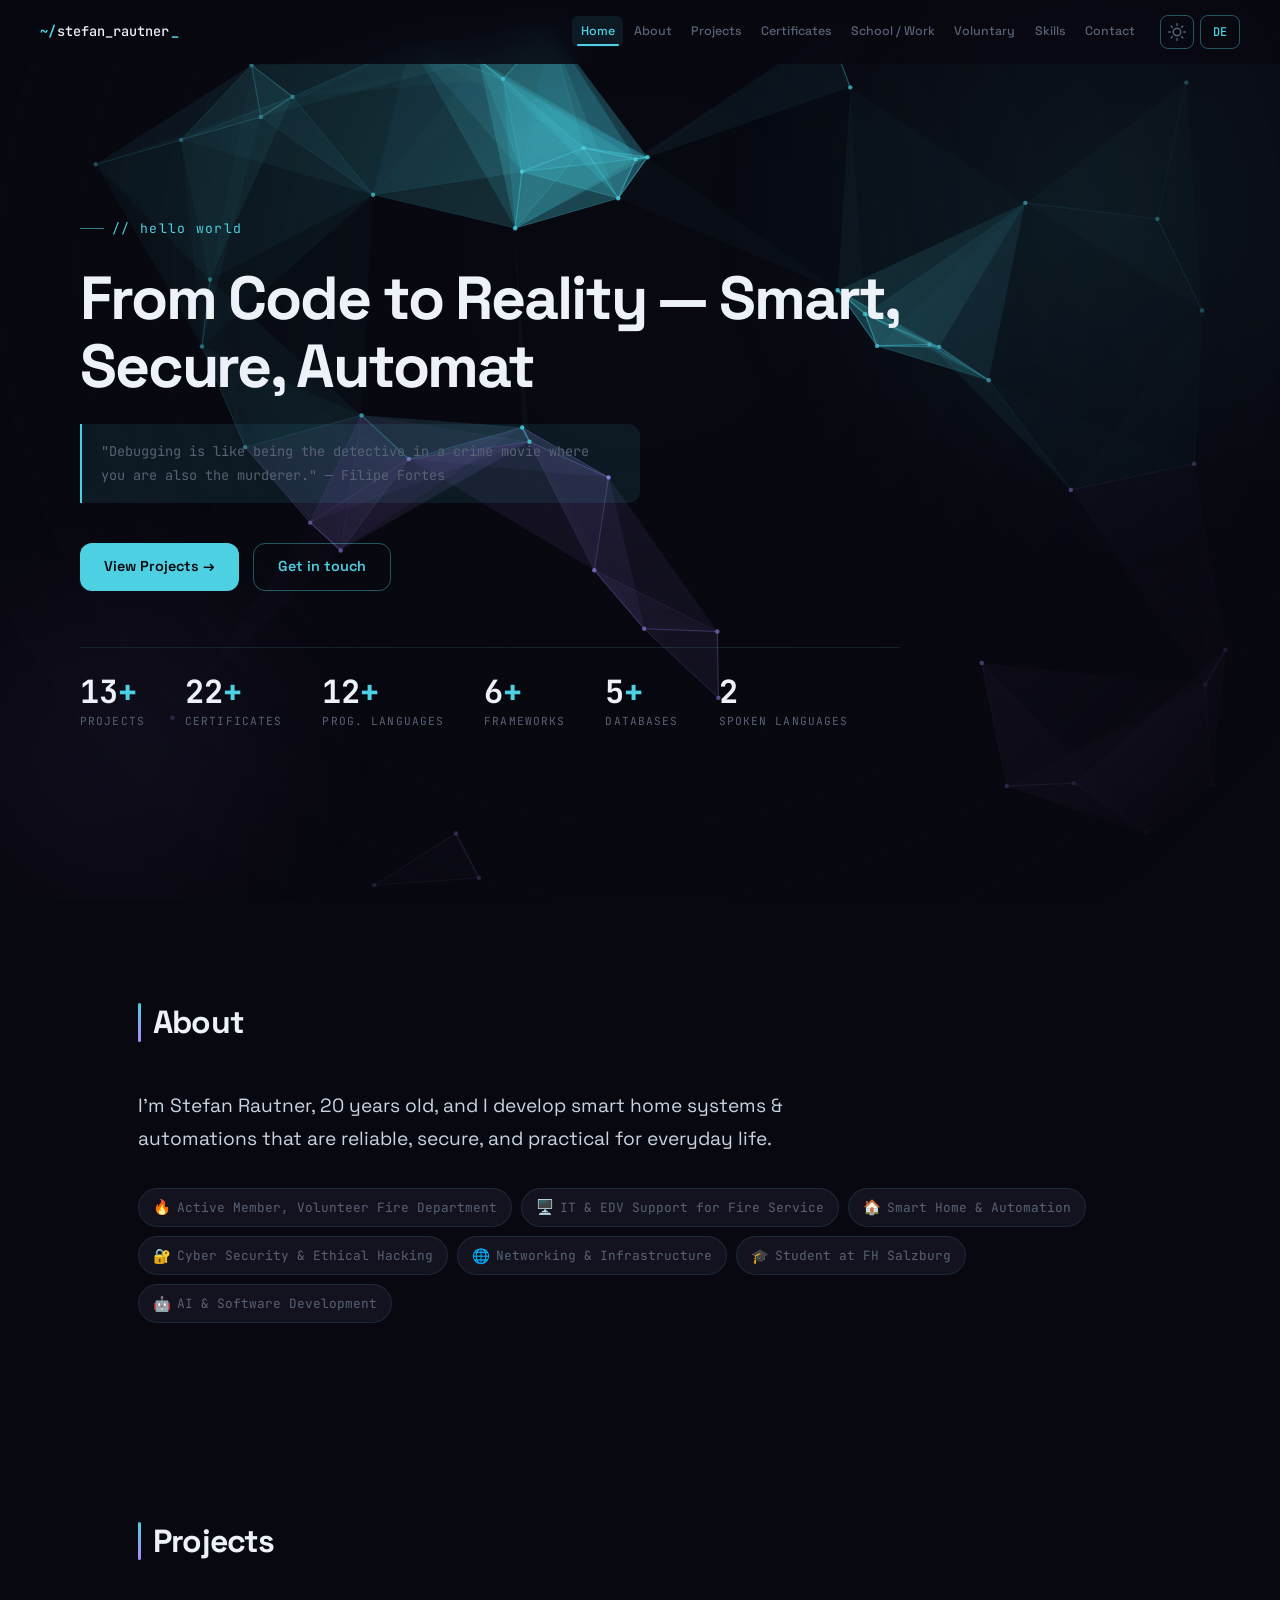
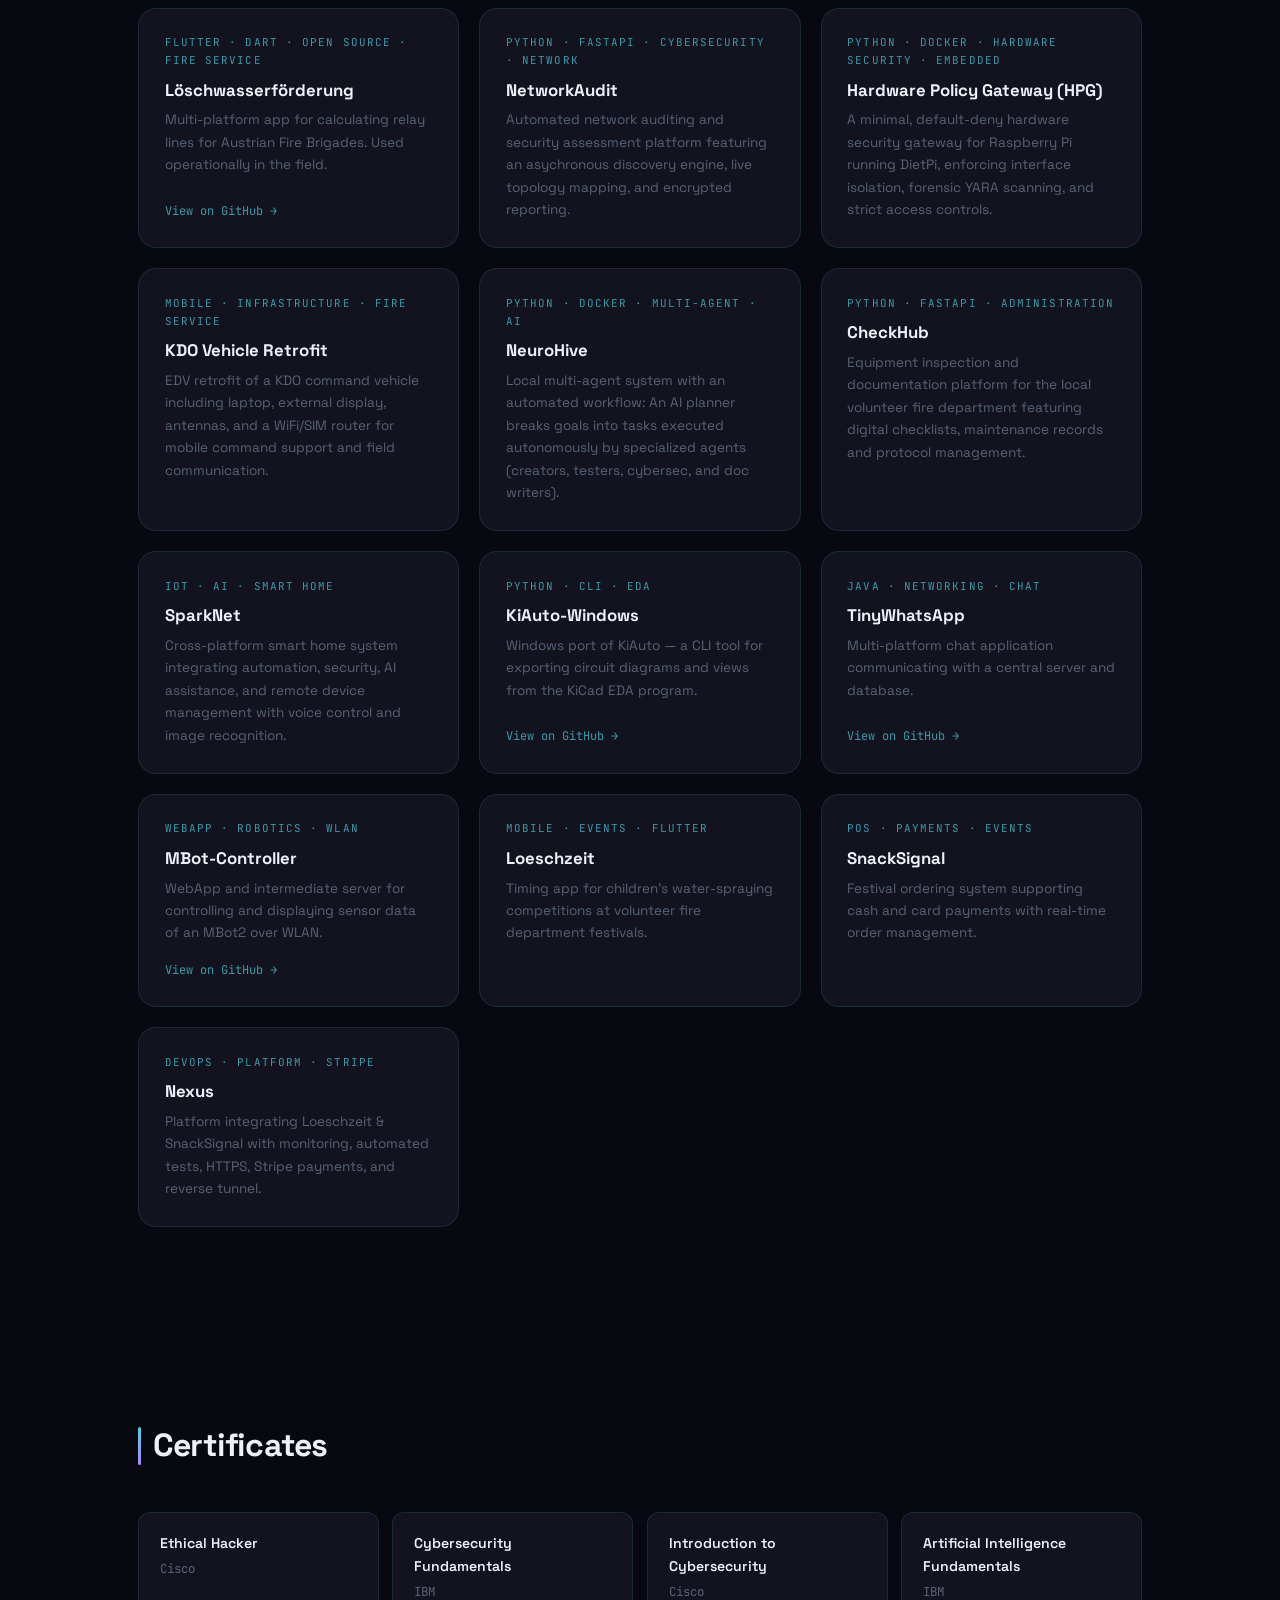
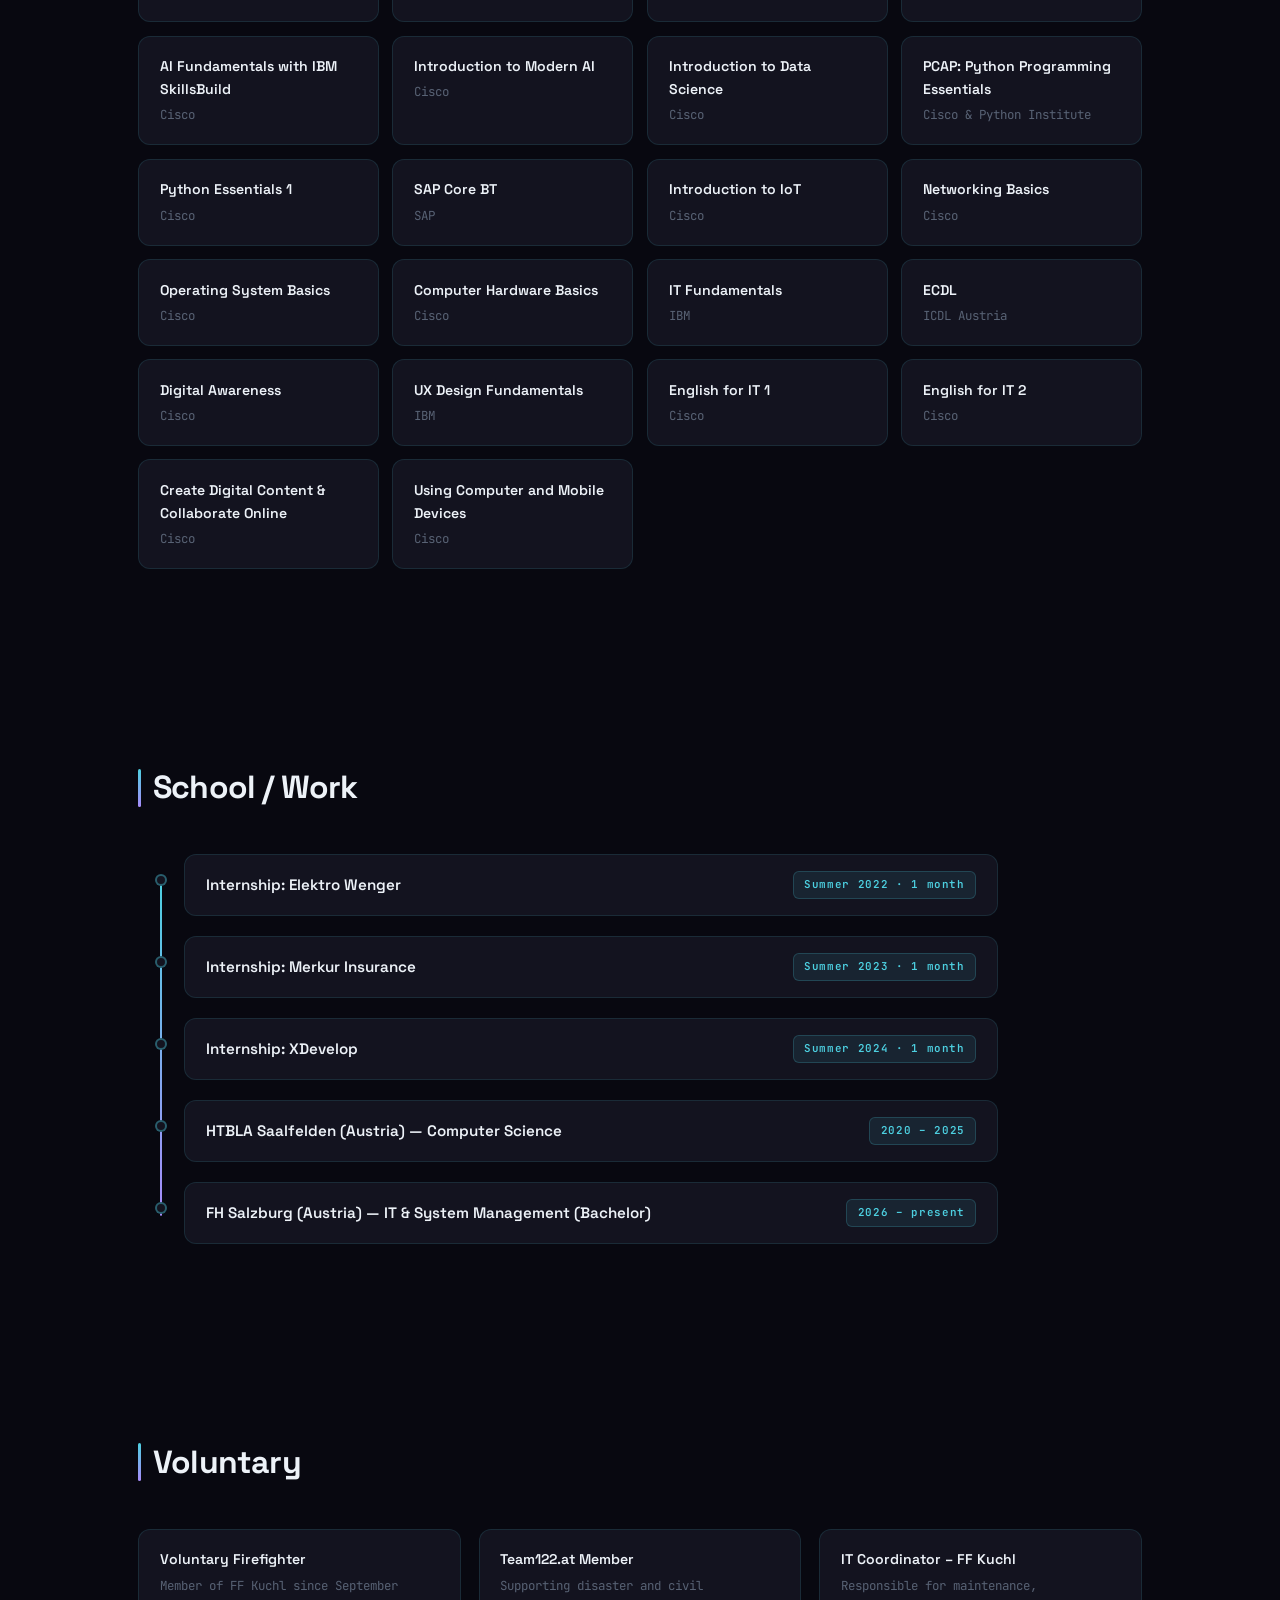
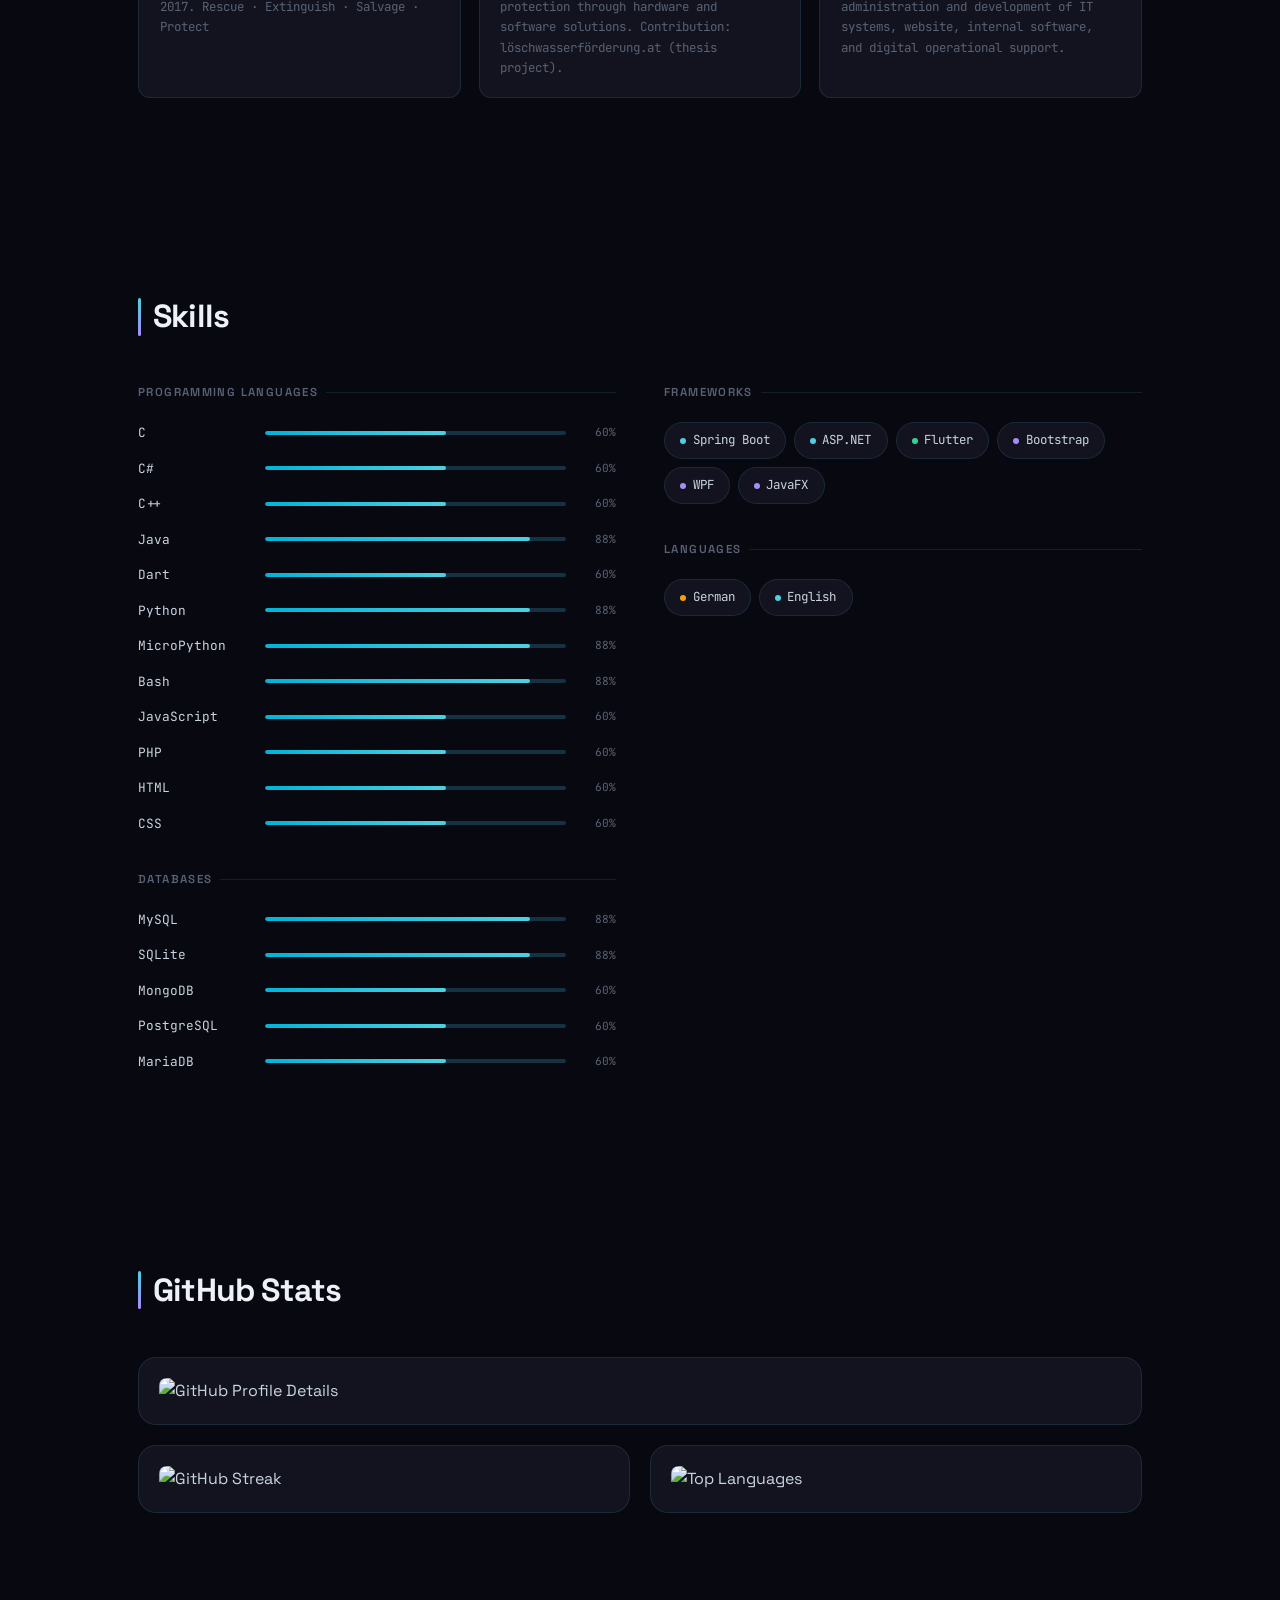
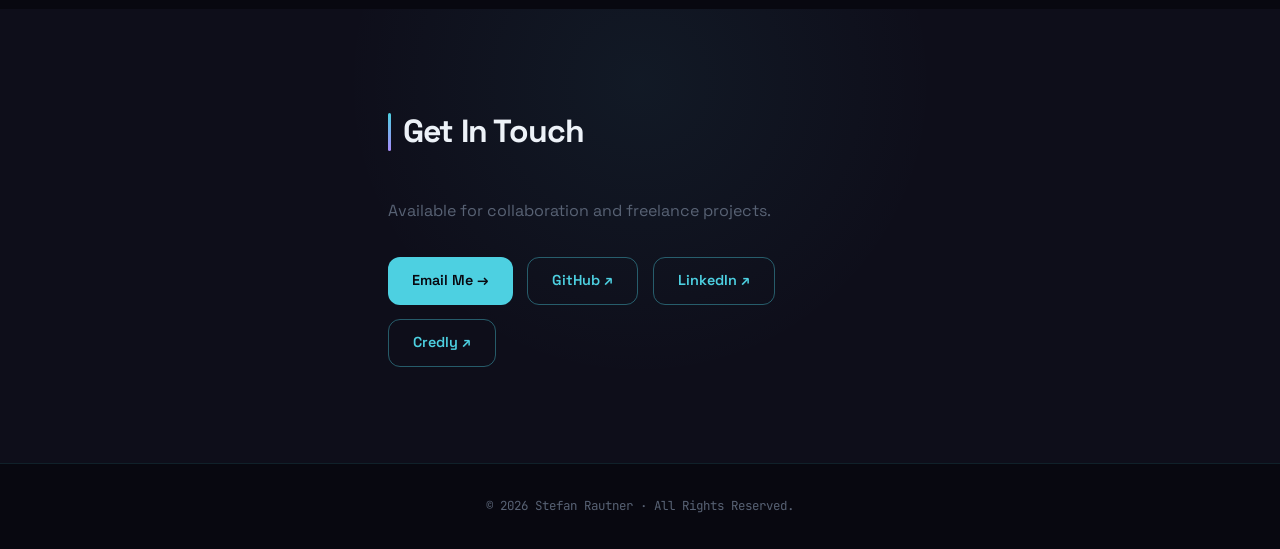
==== commit 611828cf: "WP" ====
--- a/index.html
+++ b/index.html
@@ -173,8 +173,10 @@
     <h2 class="section-title" data-key="contact_title"></h2>
     <p data-key="contact_text"></p>
     <div class="contact-links">
-      <a id="emailBtn" class="btn" href="mailto:stefan@stefanrautner.at"></a>
+      <a id="emailBtn" class="btn" href="mailto:stefan.rautner06@gmail.com"></a>
       <a id="githubBtn" class="btn btn--ghost" href="https://github.com/StefanRautner" target="_blank" rel="noopener"></a>
+      <a id="linkedinBtn" class="btn btn--ghost" href="https://www.linkedin.com/in/stefanrautner" target="_blank" rel="noopener"></a>
+      <a id="credlyBtn" class="btn btn--ghost" href="https://www.credly.com/users/stefanrautner" target="_blank" rel="noopener"></a>
     </div>
   </div>
 </section>
--- a/style.css
+++ b/style.css
@@ -2,53 +2,87 @@
    TOKENS – dark (default) + light
    ═══════════════════════════════════════════════════════════════════════════ */
 :root {
-  --bg:          #080810;
-  --bg-2:        #0e0e1a;
-  --bg-card:     #13131f;
-  --bg-card-2:   #1a1a28;
-  --bg-header:   rgba(8, 8, 16, 0.82);
-  --border:      rgba(77, 208, 225, 0.12);
-  --border-hi:   rgba(77, 208, 225, 0.4);
-  --cyan:        #4dd0e1;
-  --cyan-soft:   #38bdd0;
-  --cyan-dim:    rgba(77, 208, 225, 0.09);
-  --cyan-glow:   rgba(77, 208, 225, 0.20);
-  --purple:      #a78bfa;
-  --purple-dim:  rgba(167, 139, 250, 0.10);
-  --purple-glow: rgba(167, 139, 250, 0.18);
-  --text:        #c8d4e0;
-  --text-muted:  #586274;
-  --text-strong: #edf2f8;
-  --dot-opacity: 0.035;
-  --radius:      12px;
-  --radius-lg:   18px;
-  --header-h:    64px;
-  --font-sans:   'Space Grotesk', system-ui, sans-serif;
-  --font-mono:   'JetBrains Mono', 'Fira Code', monospace;
-  --ease:        cubic-bezier(0.4, 0, 0.2, 1);
-  --spring:      cubic-bezier(0.34, 1.56, 0.64, 1);
-  --t:           0.22s;
+  --bg:                #080810;
+  --bg-2:              #0e0e1a;
+  --bg-card:           #13131f;
+  --bg-card-2:         #1a1a28;
+  --bg-header:         rgba(8, 8, 16, 0.82);
+  --border:            rgba(77, 208, 225, 0.12);
+  --border-hi:         rgba(77, 208, 225, 0.4);
+  --cyan:              #4dd0e1;
+  --cyan-soft:         #38bdd0;
+  --cyan-dim:          rgba(77, 208, 225, 0.09);
+  --cyan-glow:         rgba(77, 208, 225, 0.20);
+  --purple:            #a78bfa;
+  --purple-dim:        rgba(167, 139, 250, 0.10);
+  --purple-glow:       rgba(167, 139, 250, 0.18);
+  --text:              #c8d4e0;
+  --text-muted:        #586274;
+  --text-strong:       #edf2f8;
+  --dot-opacity:       0.035;
+  --radius:            12px;
+  --radius-lg:         18px;
+  --header-h:          64px;
+  --font-sans:         'Space Grotesk', system-ui, sans-serif;
+  --font-mono:         'JetBrains Mono', 'Fira Code', monospace;
+  --ease:              cubic-bezier(0.4, 0, 0.2, 1);
+  --spring:            cubic-bezier(0.34, 1.56, 0.64, 1);
+  --t:                 0.22s;
+
+  /* Global Dynamic Module Component System Tokens */
+  --cursor-gradient:   radial-gradient(circle, rgba(77, 208, 225, 0.06) 0%, transparent 70%);
+  --hero-blob-left:    radial-gradient(circle, rgba(77, 208, 225, 0.07) 0%, transparent 70%);
+  --hero-blob-right:   radial-gradient(circle, rgba(167, 139, 250, 0.05) 0%, transparent 70%);
+  --scrolled-shadow:   0 1px 40px rgba(0, 0, 0, 0.3);
+  --btn-white-glint:   rgba(255, 255, 255, 0.12);
+  --track-bg:          #143242;
+  --fill-bg:           linear-gradient(90deg, #00b4d8, var(--cyan));
+  --shimmer-gradient:  linear-gradient(90deg, transparent, rgba(255, 255, 255, 0.3), transparent);
+  --timeline-border:   rgba(77, 208, 225, 0.2);
+  --card-shadow:       0 8px 24px rgba(0, 0, 0, 0.15);
+  --project-shadow:    0 16px 40px rgba(0, 0, 0, 0.25);
+  --github-shadow:     0 12px 30px rgba(0, 0, 0, 0.22);
+  --timeline-shadow:   0 6px 24px rgba(0, 0, 0, 0.18);
+  --contact-vignette:  radial-gradient(circle, rgba(77, 208, 225, 0.06) 0%, transparent 70%);
+  --mobile-shadow:     -12px 0 40px rgba(0, 0, 0, 0.35);
 }
 
 [data-theme="light"] {
-  --bg:          #f0f4f8;
-  --bg-2:        #e6ecf3;
-  --bg-card:     #ffffff;
-  --bg-card-2:   #eef2f8;
-  --bg-header:   rgba(240, 244, 248, 0.88);
-  --border:      rgba(0, 140, 160, 0.14);
-  --border-hi:   rgba(0, 140, 160, 0.42);
-  --cyan:        #0097a7;
-  --cyan-soft:   #00838f;
-  --cyan-dim:    rgba(0, 151, 167, 0.09);
-  --cyan-glow:   rgba(0, 151, 167, 0.18);
-  --purple:      #7c3aed;
-  --purple-dim:  rgba(124, 58, 237, 0.08);
-  --purple-glow: rgba(124, 58, 237, 0.15);
-  --text:        #374151;
-  --text-muted:  #9ca3af;
-  --text-strong: #0f172a;
-  --dot-opacity: 0.055;
+  --bg:                #f0f4f8;
+  --bg-2:              #e6ecf3;
+  --bg-card:           #ffffff;
+  --bg-card-2:         #eef2f8;
+  --bg-header:         rgba(240, 244, 248, 0.88);
+  --border:            rgba(0, 140, 160, 0.14);
+  --border-hi:         rgba(0, 140, 160, 0.42);
+  --cyan:              #0097a7;
+  --cyan-soft:         #00838f;
+  --cyan-dim:          rgba(0, 151, 167, 0.09);
+  --cyan-glow:         rgba(0, 151, 167, 0.18);
+  --purple:            #7c3aed;
+  --purple-dim:        rgba(124, 58, 237, 0.08);
+  --purple-glow:       rgba(124, 58, 237, 0.15);
+  --text:              #374151;
+  --text-muted:        #9ca3af;
+  --text-strong:       #0f172a;
+  --dot-opacity:       0.055;
+
+  /* Global Light Token Context Overrides */
+  --cursor-gradient:   radial-gradient(circle, rgba(0, 151, 167, 0.04) 0%, transparent 70%);
+  --hero-blob-left:    radial-gradient(circle, rgba(0, 151, 167, 0.05) 0%, transparent 70%);
+  --hero-blob-right:   radial-gradient(circle, rgba(124, 58, 237, 0.03) 0%, transparent 70%);
+  --scrolled-shadow:   0 1px 40px rgba(15, 23, 42, 0.08);
+  --btn-white-glint:   rgba(255, 255, 255, 0.22);
+  --track-bg:          #80deea;
+  --fill-bg:           linear-gradient(90deg, #0077b6, #0097a7);
+  --shimmer-gradient:  linear-gradient(90deg, transparent, rgba(255, 255, 255, 0.45), transparent);
+  --timeline-border:   rgba(0, 151, 167, 0.25);
+  --card-shadow:       0 8px 24px rgba(15, 23, 42, 0.05);
+  --project-shadow:    0 16px 40px rgba(15, 23, 42, 0.07);
+  --github-shadow:     0 12px 30px rgba(15, 23, 42, 0.06);
+  --timeline-shadow:   0 6px 24px rgba(15, 23, 42, 0.05);
+  --contact-vignette:  radial-gradient(circle, rgba(0, 151, 167, 0.04) 0%, transparent 70%);
+  --mobile-shadow:     -12px 0 40px rgba(15, 23, 42, 0.08);
 }
 
 /* ═══════════════════════════════════════════════════════════════════════════
@@ -85,7 +119,6 @@
   transition: background-color 0.35s var(--ease), color 0.35s var(--ease);
 }
 
-/* Particle canvas */
 #bgCanvas {
   position: fixed;
   inset: 0;
@@ -95,7 +128,6 @@
   will-change: transform;
 }
 
-/* Radial vignette — softer so the geometric mesh stays visible */
 body::after {
   content: '';
   position: fixed;
@@ -107,13 +139,12 @@
 
 header, section, footer, .scroll-top, .cursor-glow { position: relative; z-index: 1; }
 
-/* Mouse cursor glow — follows cursor, GPU composited */
 .cursor-glow {
   position: fixed;
   width: 500px;
   height: 500px;
   border-radius: 50%;
-  background: radial-gradient(circle, rgba(77,208,225,0.06) 0%, transparent 70%);
+  background: var(--cursor-gradient);
   pointer-events: none;
   z-index: 0;
   transform: translate(-50%, -50%);
@@ -161,7 +192,7 @@
 
 header.scrolled {
   border-bottom-color: var(--border-hi);
-  box-shadow: 0 1px 40px rgba(0,0,0,0.3);
+  box-shadow: var(--scrolled-shadow);
 }
 
 .wordmark {
@@ -184,7 +215,6 @@
 }
 .wordmark:hover { opacity: 0.75; }
 
-/* ~/  prefix in cyan */
 .wordmark::before {
   content: '~/';
   color: var(--cyan);
@@ -192,7 +222,6 @@
   margin-right: 1px;
 }
 
-/* blinking block cursor */
 .wordmark::after {
   content: '_';
   color: var(--cyan);
@@ -296,7 +325,6 @@
   transform: scale(1.05);
 }
 
-/* Hamburger */
 .hamburger {
   display: none;
   flex-direction: column;
@@ -329,11 +357,9 @@
   transition: transform 0.25s var(--ease), opacity 0.25s var(--ease), width 0.25s var(--ease);
   transform-origin: center;
 }
-/* idle state: lines of different width for a terminal-ish feel */
 .hamburger span:nth-child(1) { width: 100%; }
 .hamburger span:nth-child(2) { width: 70%; }
 .hamburger span:nth-child(3) { width: 85%; }
-/* open: animate to × */
 .hamburger.open span:nth-child(1) { transform: translateY(6.5px) rotate(45deg); width: 100%; }
 .hamburger.open span:nth-child(2) { opacity: 0; width: 0; }
 .hamburger.open span:nth-child(3) { transform: translateY(-6.5px) rotate(-45deg); width: 100%; }
@@ -384,7 +410,6 @@
   overflow: hidden;
 }
 
-/* Large ambient blobs — CSS only, zero JS */
 .hero::before {
   content: '';
   position: absolute;
@@ -393,7 +418,7 @@
   width: 60vw;
   height: 60vw;
   border-radius: 50%;
-  background: radial-gradient(circle, rgba(77,208,225,0.07) 0%, transparent 70%);
+  background: var(--hero-blob-left);
   pointer-events: none;
   animation: blob-drift 12s ease-in-out infinite alternate;
 }
@@ -405,7 +430,7 @@
   width: 40vw;
   height: 40vw;
   border-radius: 50%;
-  background: radial-gradient(circle, rgba(167,139,250,0.05) 0%, transparent 70%);
+  background: var(--hero-blob-right);
   pointer-events: none;
   animation: blob-drift 16s ease-in-out infinite alternate-reverse;
 }
@@ -471,7 +496,6 @@
 
 .hero-actions { display: flex; gap: 0.9rem; flex-wrap: wrap; margin-bottom: 3.5rem; }
 
-/* Stats row */
 .hero-stats {
   display: flex;
   gap: 2.5rem;
@@ -563,7 +587,7 @@
   gap: 0.4rem;
   padding: 0.7rem 1.5rem;
   background: var(--cyan);
-  color: #080810;
+  color: var(--bg);
   font-weight: 600;
   font-size: 0.9rem;
   border-radius: var(--radius);
@@ -578,7 +602,7 @@
   content: '';
   position: absolute;
   inset: 0;
-  background: rgba(255,255,255,0.12);
+  background: var(--btn-white-glint);
   transform: translateX(-100%);
   transition: transform 0.3s var(--ease);
 }
@@ -625,7 +649,6 @@
   transition: border-color var(--t) var(--ease), transform 0.3s var(--spring), box-shadow var(--t) var(--ease);
 }
 
-/* Sweeping glow border on hover */
 .project-card::before {
   content: '';
   position: absolute;
@@ -638,7 +661,6 @@
 }
 .project-card:hover::before { opacity: 1; }
 
-/* Top accent line */
 .project-card::after {
   content: '';
   position: absolute;
@@ -655,7 +677,7 @@
 .project-card:hover, .project-card:focus-visible {
   border-color: var(--border-hi);
   transform: translateY(-4px);
-  box-shadow: 0 16px 40px rgba(0,0,0,0.25), 0 0 0 1px var(--border-hi);
+  box-shadow: var(--project-shadow), 0 0 0 1px var(--border-hi);
   outline: none;
 }
 
@@ -737,7 +759,7 @@
 .card:hover, .card:focus-visible {
   border-color: var(--border-hi);
   transform: translateY(-2px);
-  box-shadow: 0 8px 24px rgba(0,0,0,0.15);
+  box-shadow: var(--card-shadow);
   outline: none;
 }
 .card--link:hover, .card--link:focus-visible { border-color: var(--cyan); }
@@ -757,7 +779,7 @@
 }
 
 /* ═══════════════════════════════════════════════════════════════════════════
-   TIMELINE  — card-based with connector rail
+   TIMELINE
    ═══════════════════════════════════════════════════════════════════════════ */
 .timeline {
   display: flex;
@@ -768,7 +790,6 @@
   padding-left: 0;
 }
 
-/* Vertical rail on the left */
 .timeline-track {
   position: absolute;
   left: 22px; top: 28px; bottom: 28px;
@@ -788,7 +809,6 @@
   transition: height 1.4s var(--ease);
 }
 
-/* Each row: dot + card side by side */
 .timeline-item {
   display: grid;
   grid-template-columns: 46px 1fr;
@@ -802,7 +822,6 @@
 }
 .timeline-item:last-child { padding-bottom: 0; }
 
-/* The dot node */
 .timeline-item::before {
   content: '';
   width: 12px; height: 12px;
@@ -824,7 +843,6 @@
   outline: none;
 }
 
-/* The card itself */
 .timeline-item__card {
   background: var(--bg-card);
   border: 1px solid var(--border);
@@ -856,7 +874,7 @@
 .timeline-item:focus-visible .timeline-item__card {
   border-color: var(--border-hi);
   transform: translateX(5px);
-  box-shadow: 0 6px 24px rgba(0,0,0,0.18);
+  box-shadow: var(--timeline-shadow);
   background: var(--bg-card-2);
   outline: none;
 }
@@ -884,7 +902,6 @@
   margin-top: 0.2rem;
 }
 
-/* Year / date badge */
 .timeline-item__badge {
   font-family: var(--font-mono);
   font-size: 0.68rem;
@@ -892,14 +909,12 @@
   letter-spacing: 0.06em;
   color: var(--cyan);
   background: var(--cyan-dim);
-  border: 1px solid rgba(77,208,225,0.2);
+  border: 1px solid var(--timeline-border);
   border-radius: 6px;
   padding: 0.25rem 0.65rem;
   white-space: nowrap;
   flex-shrink: 0;
 }
-
-
 
 /* ═══════════════════════════════════════════════════════════════════════════
    SKILLS — two-column layout
@@ -950,7 +965,7 @@
 }
 .skill-bar__track {
   height: 4px;
-  background: var(--border);
+  background: var(--track-bg);
   border-radius: 99px;
   overflow: hidden;
   position: relative;
@@ -958,12 +973,11 @@
 .skill-bar__fill {
   height: 100%;
   border-radius: 99px;
-  background: linear-gradient(90deg, var(--cyan-soft), var(--cyan));
+  background: var(--fill-bg);
   width: 0;
   transition: width 1.1s var(--ease);
   position: relative;
 }
-/* Shimmer on fill */
 .skill-bar__fill::after {
   content: '';
   position: absolute;
@@ -971,7 +985,7 @@
   left: -100%;
   width: 60%;
   height: 100%;
-  background: linear-gradient(90deg, transparent, rgba(255,255,255,0.3), transparent);
+  background: var(--shimmer-gradient);
   animation: shimmer 2.5s ease-in-out infinite;
   animation-delay: 1.2s;
 }
@@ -1024,7 +1038,6 @@
   gap: 1.25rem;
 }
 
-/* Profile summary spans full width on its own row */
 .github-card--wide {
   grid-column: 1 / -1;
 }
@@ -1048,11 +1061,9 @@
 .github-card:hover {
   border-color: var(--border-hi);
   transform: translateY(-3px);
-  box-shadow: 0 12px 30px rgba(0,0,0,0.22);
+  box-shadow: var(--github-shadow);
 }
 .github-card img { width: 100%; height: auto; display: block; border-radius: 8px; }
-
-
 
 /* ═══════════════════════════════════════════════════════════════════════════
    CONTACT
@@ -1072,7 +1083,7 @@
   width: 600px;
   height: 600px;
   border-radius: 50%;
-  background: radial-gradient(circle, rgba(77,208,225,0.06) 0%, transparent 70%);
+  background: var(--contact-vignette);
   pointer-events: none;
 }
 
@@ -1123,20 +1134,18 @@
 }
 
 /* ═══════════════════════════════════════════════════════════════════════════
-   RESPONSIVE
-   ═══════════════════════════════════════════════════════════════════════════ */
-
-/* ── Tablet: 820px ───────────────────────────────────────────────────────── */
+   RESPONSIVE MEDIA QUERIES
+   ═══════════════════════════════════════════════════════════════════════════ */
+
+/* ── Tablet: 820px ── */
 @media (max-width: 820px) {
   .skills-layout { grid-template-columns: 1fr; gap: 2rem; }
   .github-grid { grid-template-columns: 1fr 1fr; }
   .github-card--wide { grid-column: 1 / -1; }
 }
 
-/* ── Mobile: 768px ───────────────────────────────────────────────────────── */
+/* ── Mobile: 768px ── */
 @media (max-width: 768px) {
-
-  /* Header / hamburger */
   .hamburger { display: flex; }
 
   .menu-right {
@@ -1152,13 +1161,12 @@
     padding: calc(var(--header-h) + 2rem) 1.75rem 2.5rem;
     gap: 2rem;
     border-left: 1px solid var(--border);
-    box-shadow: -12px 0 40px rgba(0,0,0,0.35);
+    box-shadow: var(--mobile-shadow);
     transition: right 0.32s var(--ease);
     overflow-y: auto;
   }
   .menu-right.open { right: 0; }
 
-  /* Subtle cyan glow strip on left edge of panel */
   .menu-right::before {
     content: '';
     position: fixed;
@@ -1181,7 +1189,6 @@
     margin-right: 0;
   }
 
-  /* Mobile nav link styling — terminal prompt look */
   .nav-links a {
     font-size: 0.9rem;
     padding: 0.6rem 0.75rem;
@@ -1220,74 +1227,60 @@
     justify-content: flex-start;
   }
 
-  /* Hero */
   .hero { padding-top: calc(var(--header-h) + 2.5rem); padding-bottom: 3.5rem; }
   .hero-stats { gap: 1.25rem; flex-wrap: wrap; }
   .hero-stat { min-width: calc(50% - 0.75rem); }
 
-  /* Grids */
   .projects-grid { grid-template-columns: 1fr; }
   .cards-grid { grid-template-columns: 1fr 1fr; }
   .github-grid { grid-template-columns: 1fr; }
   .github-card--wide { grid-column: 1; }
 
-  /* Skills */
   .skill-bar { grid-template-columns: 90px 1fr 32px; }
 }
 
-/* ── Small mobile: 540px ─────────────────────────────────────────────────── */
+/* ── Small mobile: 540px ── */
 @media (max-width: 540px) {
   .timeline-item__card { flex-direction: column; align-items: flex-start; }
   .timeline-item__badge { align-self: flex-start; }
 
-  /* Stats: 2-per-row on small screens */
   .hero-stats { gap: 0.75rem; }
   .hero-stat { min-width: calc(50% - 0.5rem); flex: 1 1 calc(50% - 0.5rem); }
 
-  /* Cards: single col */
   .cards-grid { grid-template-columns: 1fr; }
 
-  /* Skill bar — tighter label */
   .skill-bar { grid-template-columns: 80px 1fr 30px; gap: 0.5rem; }
   .skill-bar__name { font-size: 0.72rem; }
 }
 
-/* ── XS: 480px ───────────────────────────────────────────────────────────── */
+/* ── XS: 480px ── */
 @media (max-width: 480px) {
   :root { --header-h: 56px; }
 
-  /* Hero text scale */
   .hero-title { font-size: clamp(1.7rem, 8vw, 2.4rem); }
   .hero-quote { font-size: 0.78rem; }
   .hero-actions { flex-direction: column; }
   .hero-actions .btn { width: 100%; justify-content: center; text-align: center; }
 
-  /* Stats: still 2-per-row but smaller padding */
   .hero-stat { padding: 0.55rem 0.7rem; }
   .hero-stat__num { font-size: 1.35rem; }
 
-  /* Section padding */
   section { padding-top: 4rem; padding-bottom: 4rem; }
   .section-title { font-size: 1.3rem; margin-bottom: 1.75rem; }
 
-  /* About badges wrap nicely */
   .about-badges { gap: 0.45rem; }
   .about-badge { font-size: 0.72rem; padding: 0.35rem 0.7rem; }
 
-  /* Project cards */
   .project-card { padding: 1.2rem; }
-
-  /* Wordmark shrink */
   .wordmark { font-size: 0.75rem; }
 
-  /* Scroll top button */
   .scroll-top { bottom: 1rem; right: 1rem; width: 38px; height: 38px; font-size: 0.85rem; }
 }
 
-/* ── Tiny: 360px ─────────────────────────────────────────────────────────── */
+/* ── Tiny: 360px ── */
 @media (max-width: 360px) {
   .hero-stat { min-width: 100%; }
   .cards-grid--wide { grid-template-columns: 1fr; }
   .contact-links { flex-direction: column; }
   .contact-links .btn { width: 100%; justify-content: center; text-align: center; }
-}
+}
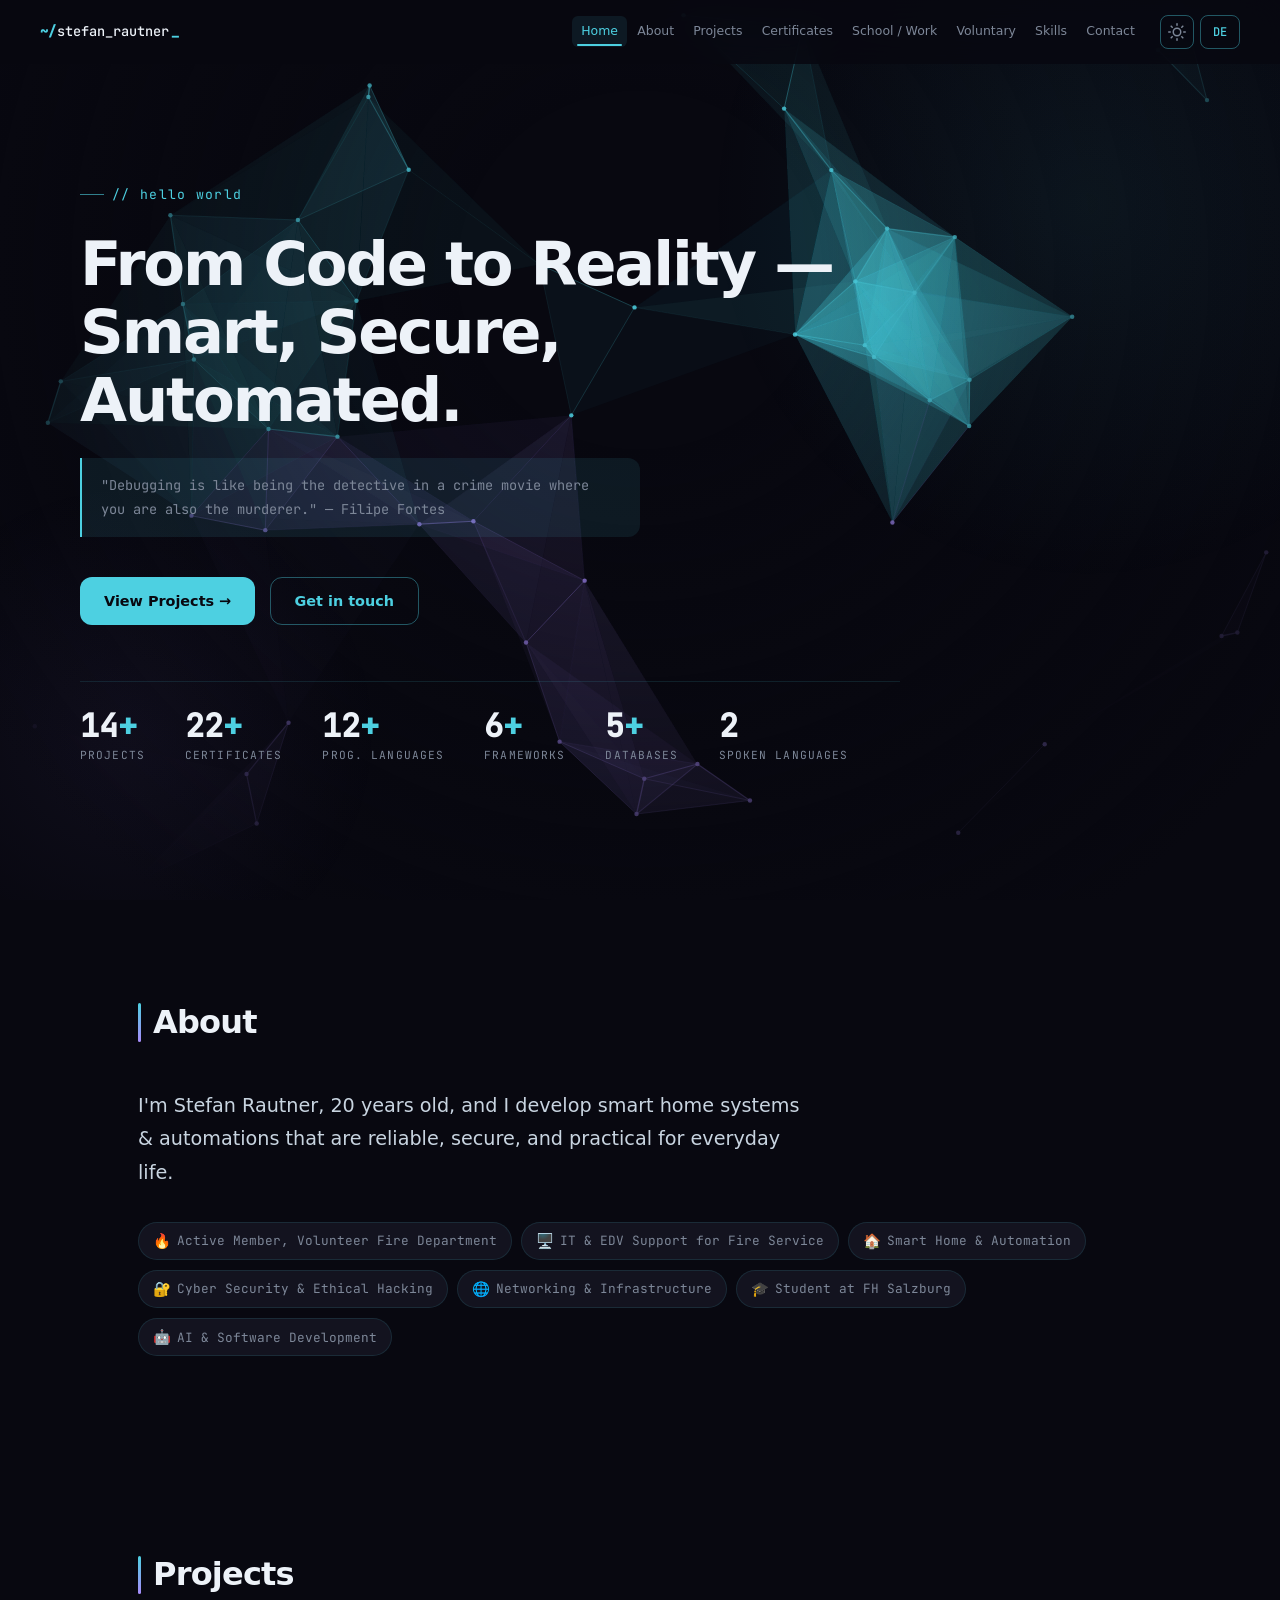
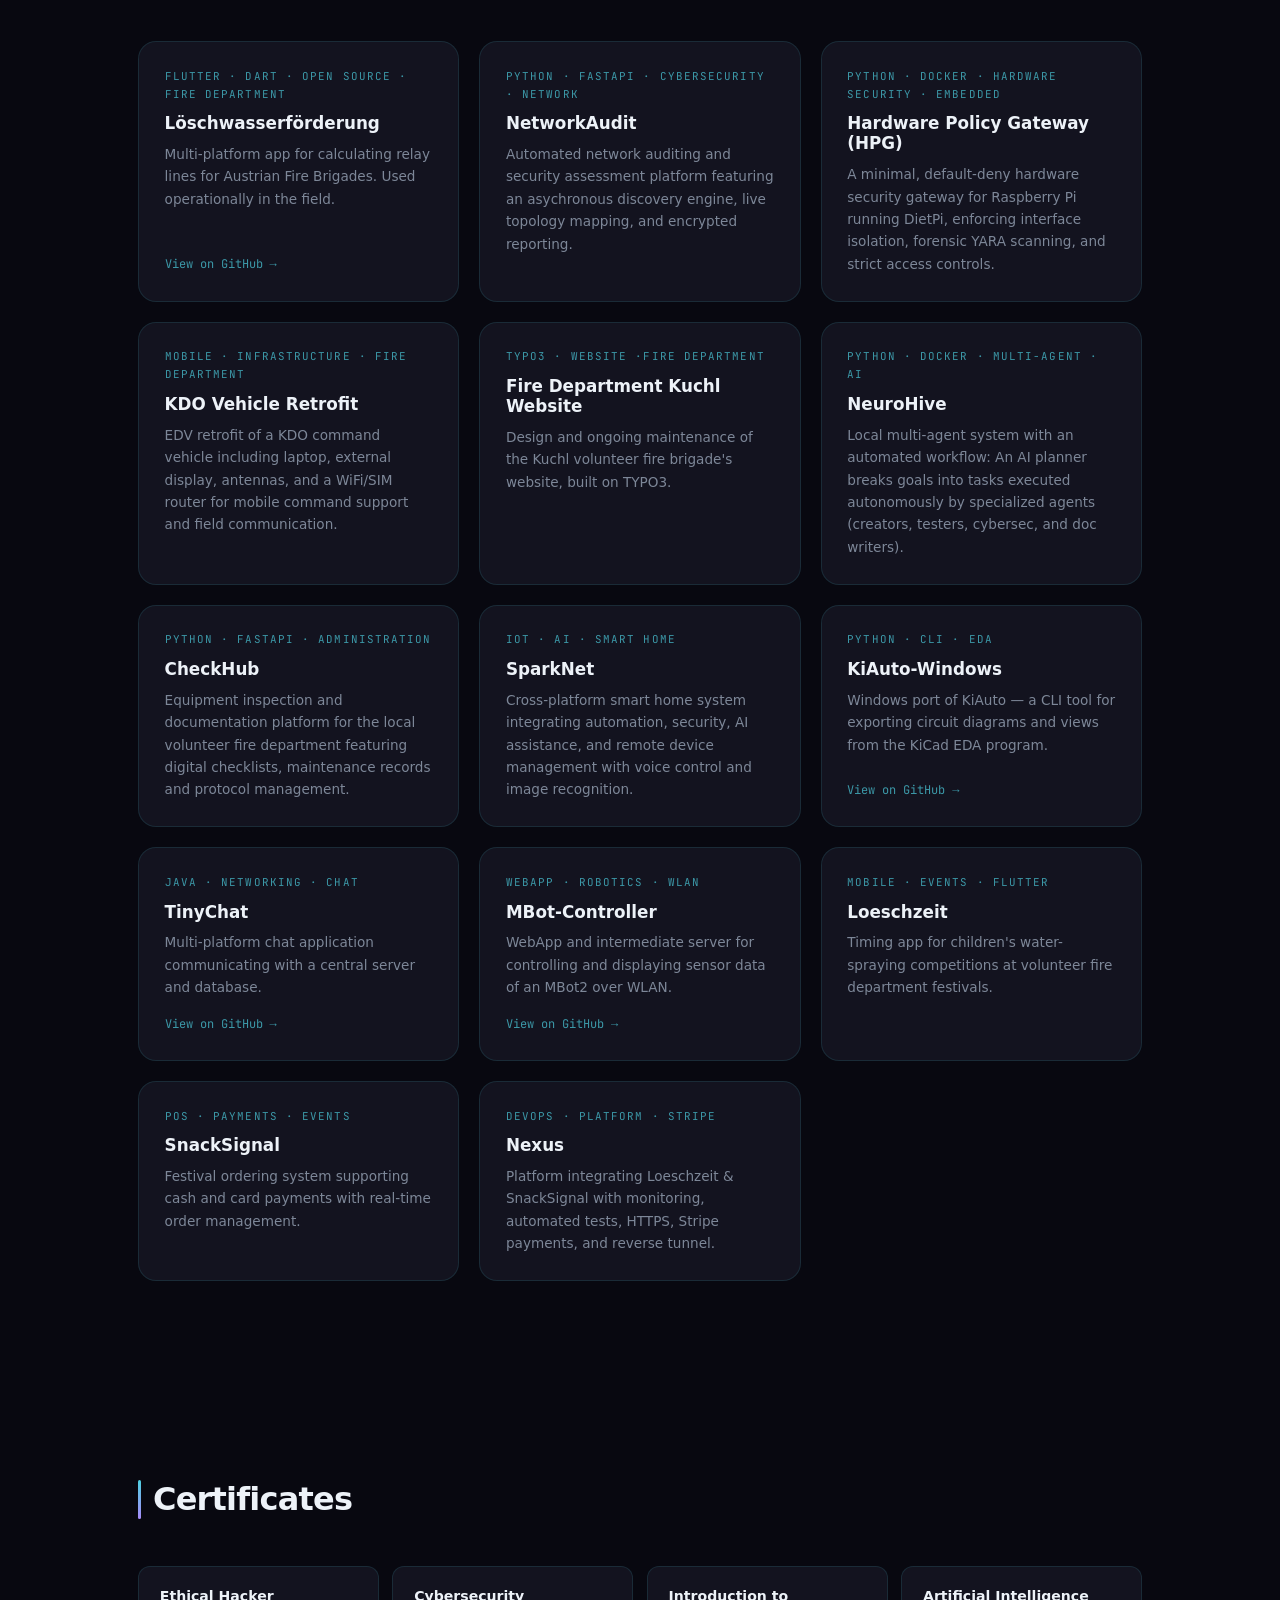
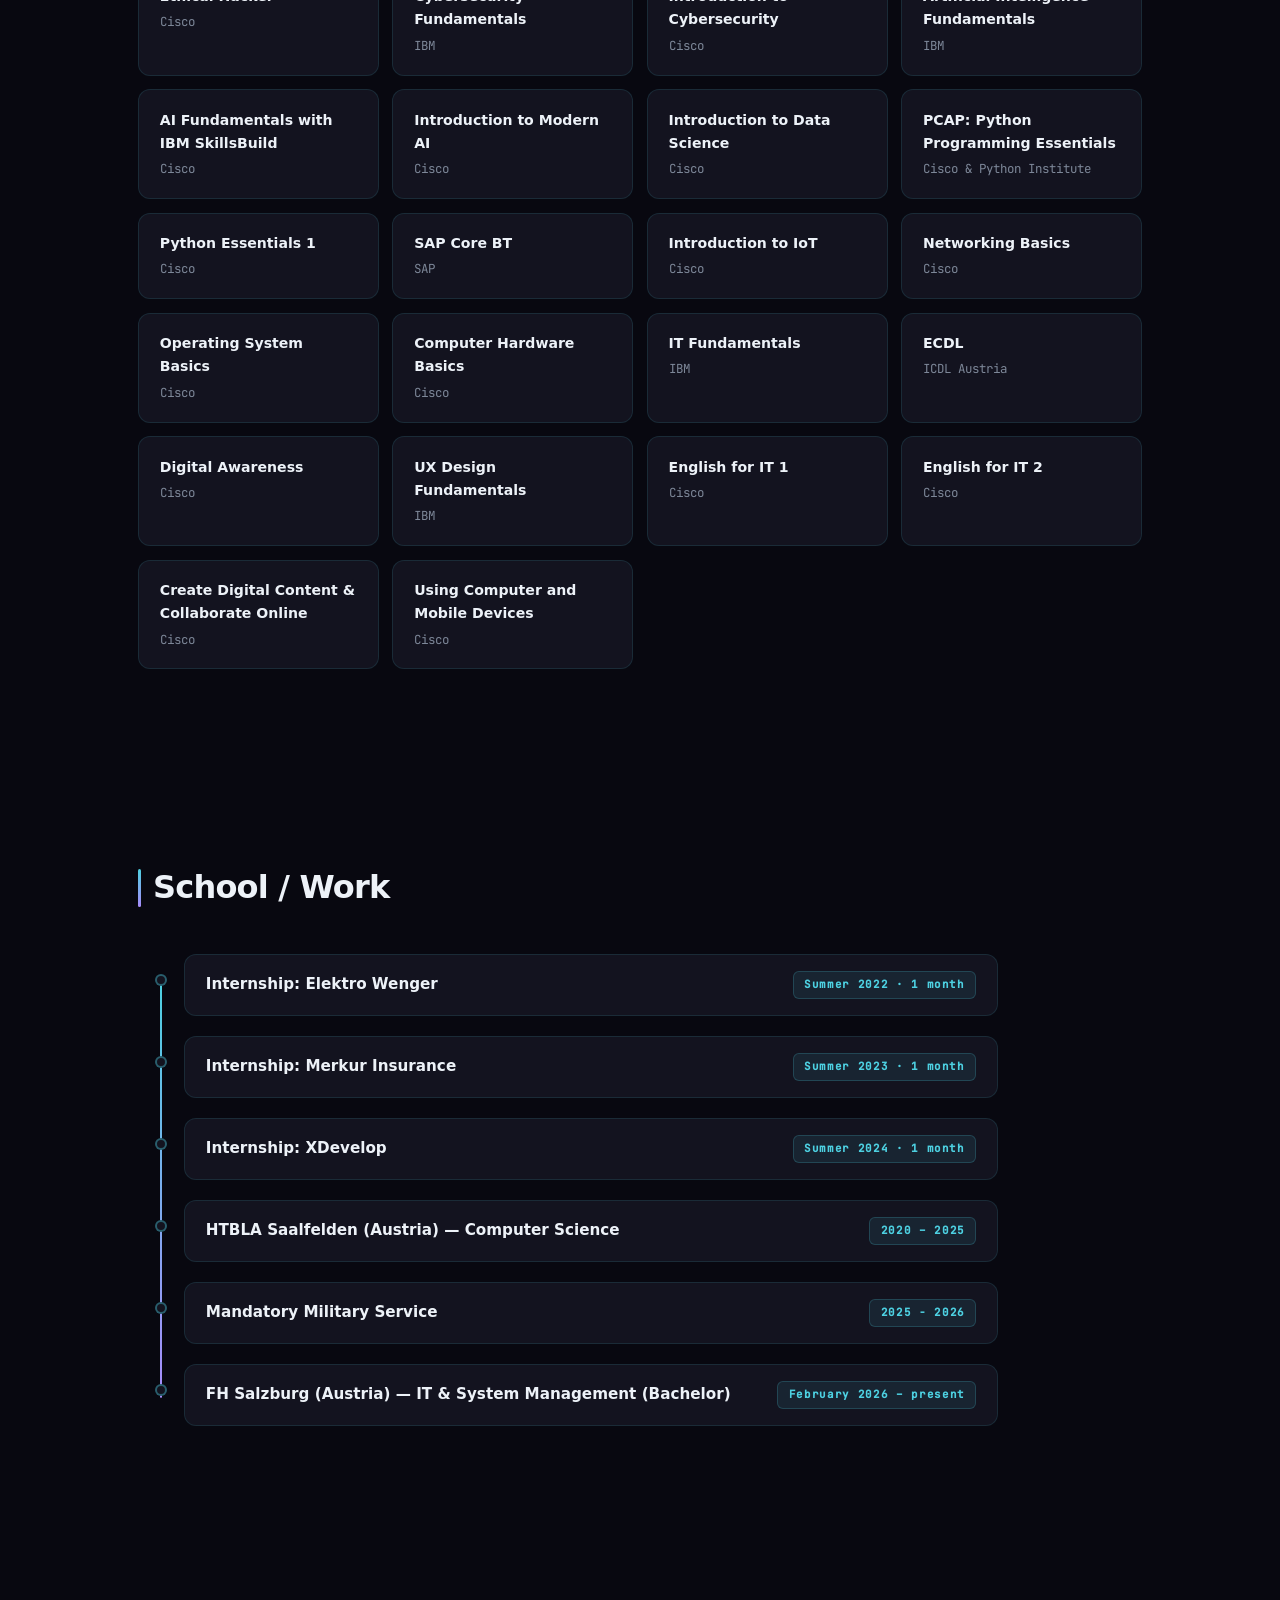
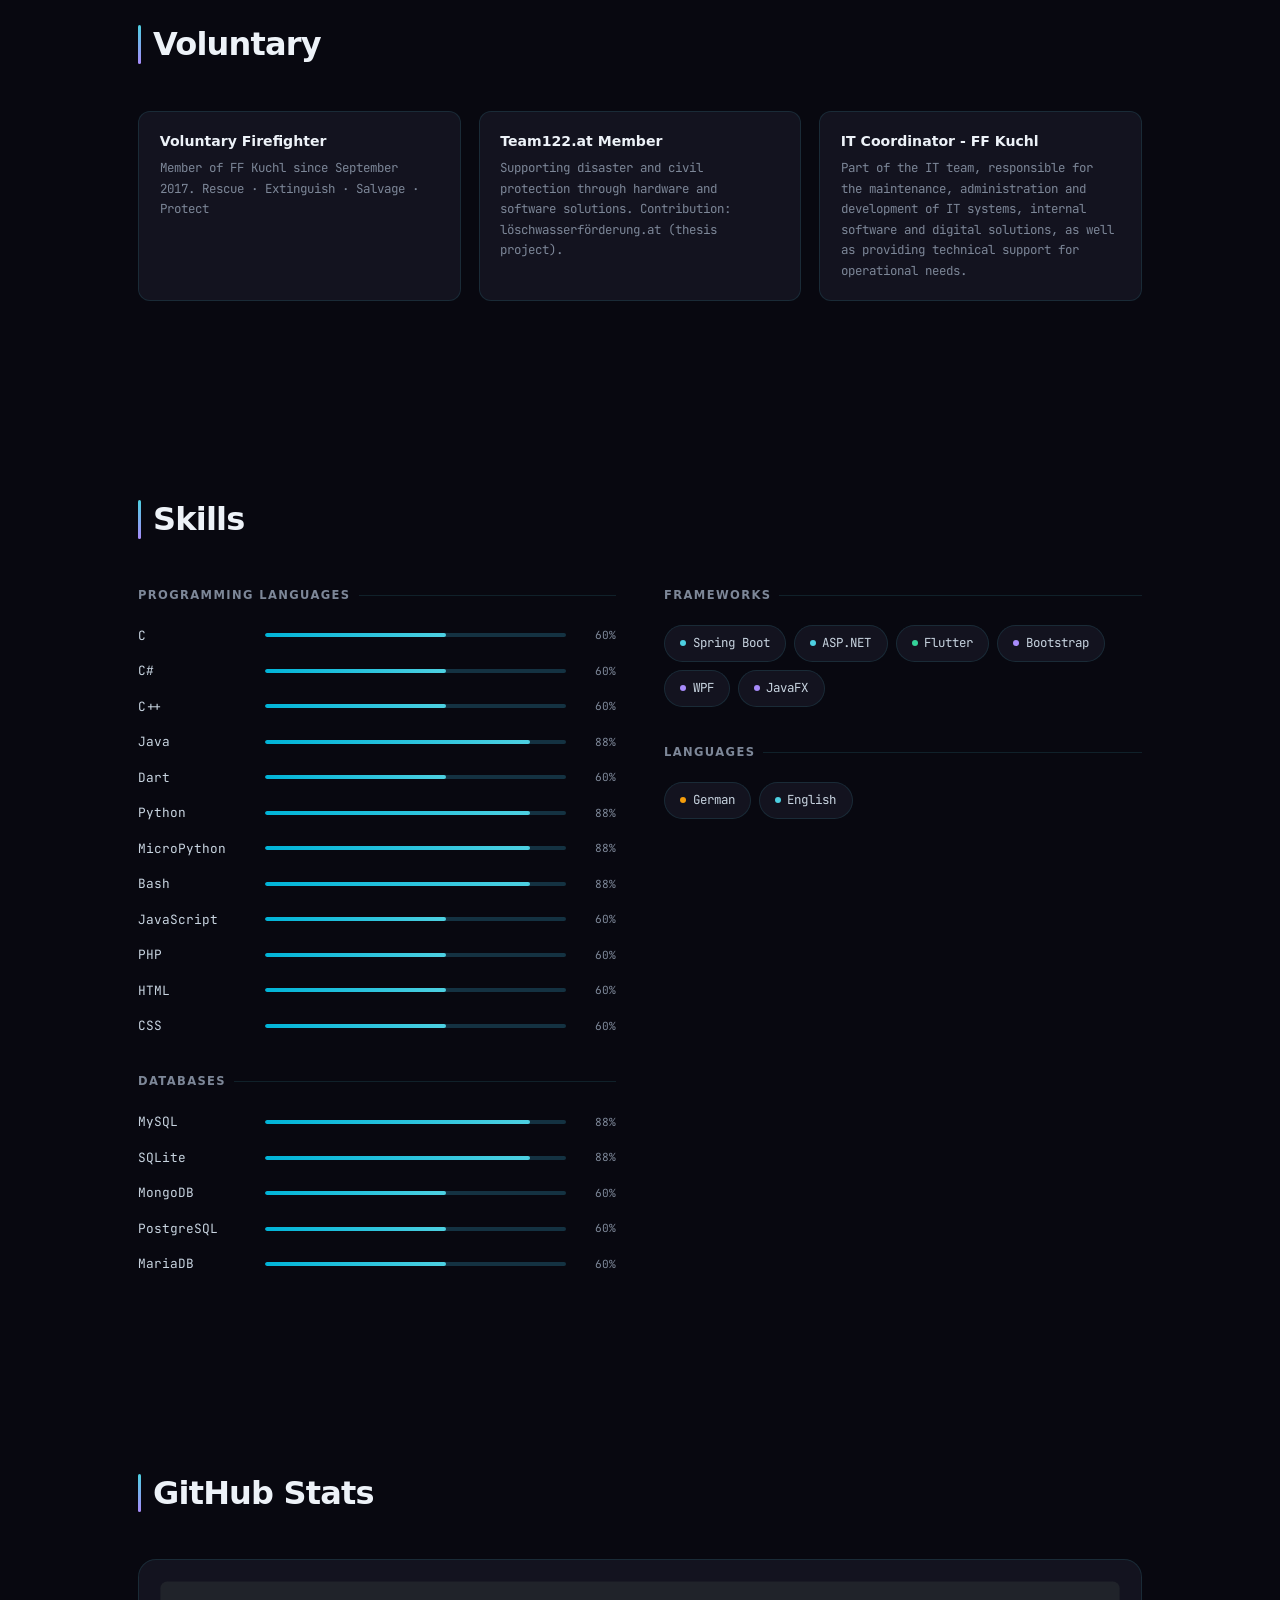
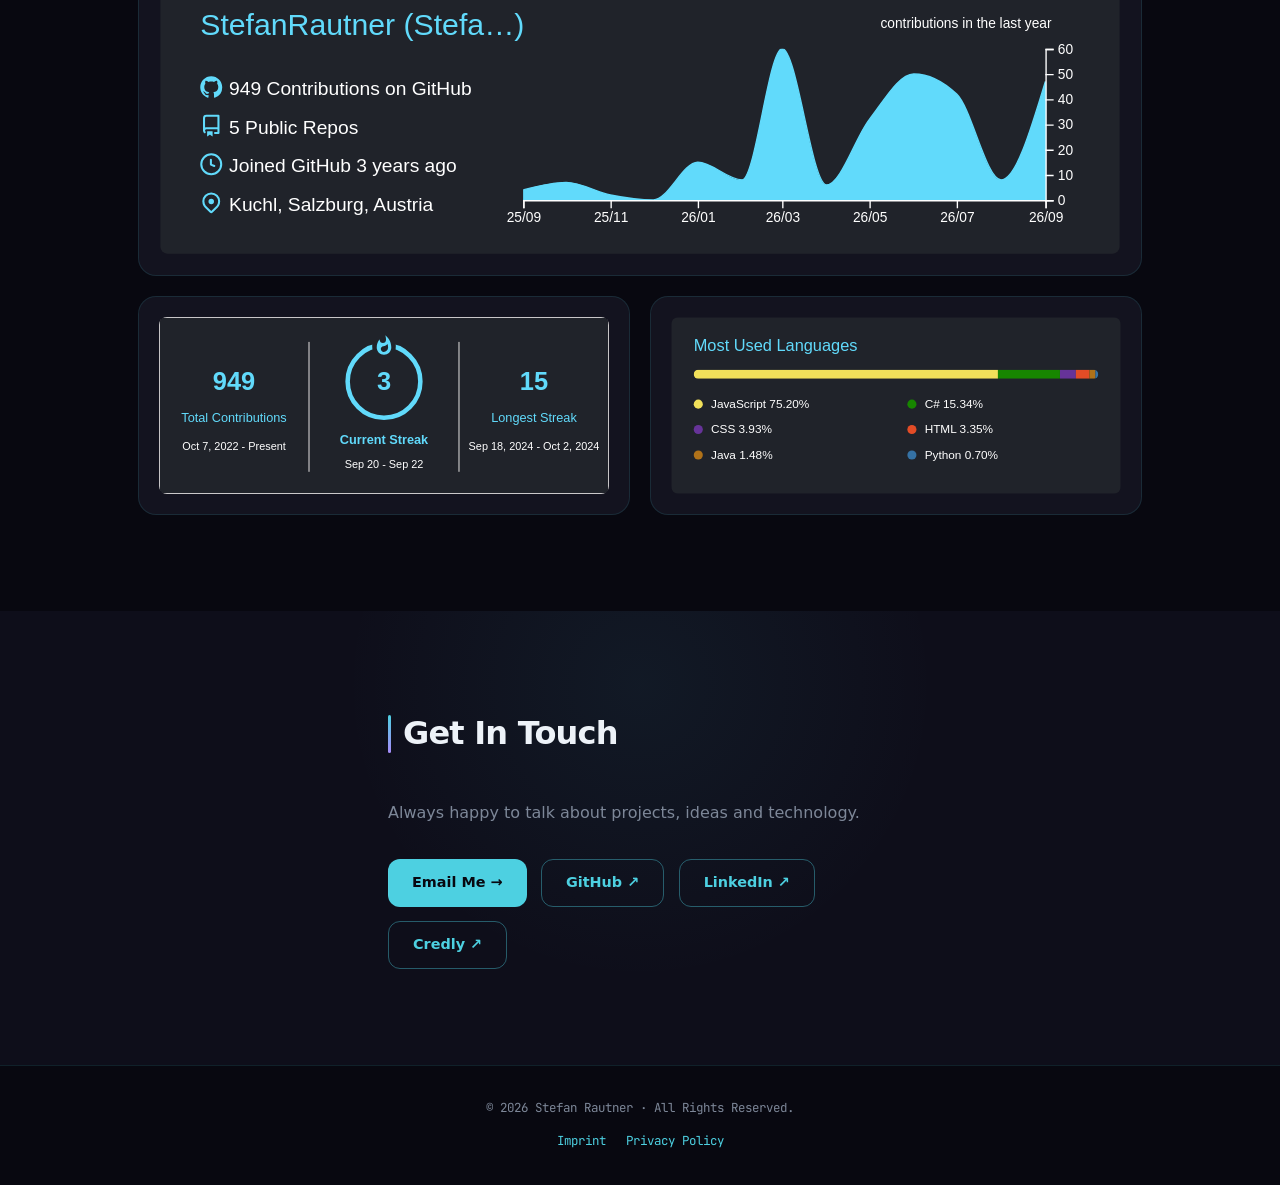
==== commit eabbd07a: "WP" ====
--- a/index.html
+++ b/index.html
@@ -5,13 +5,44 @@
   <meta name="viewport" content="width=device-width, initial-scale=1.0">
   <title>Stefan Rautner – Portfolio</title>
   <meta name="description" content="Stefan Rautner – Developer of smart home systems, security tools, and automation software.">
+  <link rel="canonical" href="https://stefanrautner.github.io/">
   <link rel="icon" href="favicon.ico" type="image/x-icon">
-  <link rel="preconnect" href="https://fonts.googleapis.com">
-  <link rel="preconnect" href="https://fonts.gstatic.com" crossorigin>
-  <link href="https://fonts.googleapis.com/css2?family=Space+Grotesk:wght@300;400;500;600;700&family=JetBrains+Mono:wght@400;500&display=swap" rel="stylesheet">
+  <link rel="apple-touch-icon" href="apple-touch-icon.png">
+  <meta name="theme-color" content="#080810" media="(prefers-color-scheme: dark)">
+  <meta name="theme-color" content="#f0f4f8" media="(prefers-color-scheme: light)">
+
+  <!-- Social preview (LinkedIn, WhatsApp, Slack, …). Absolute URLs required. -->
+  <meta property="og:type" content="website">
+  <meta property="og:site_name" content="Stefan Rautner">
+  <meta property="og:url" content="https://stefanrautner.github.io/">
+  <meta property="og:title" content="Stefan Rautner – Portfolio">
+  <meta property="og:description" content="Developer of smart home systems, security tools, and automation software. Projects, certificates and volunteer work.">
+  <meta property="og:image" content="https://stefanrautner.github.io/og-image.png">
+  <meta property="og:image:width" content="1200">
+  <meta property="og:image:height" content="630">
+  <meta property="og:image:alt" content="Stefan Rautner – From Code to Reality: Smart, Secure, Automated.">
+  <meta property="og:locale" content="en_US">
+  <meta property="og:locale:alternate" content="de_AT">
+
+  <meta name="twitter:card" content="summary_large_image">
+  <meta name="twitter:title" content="Stefan Rautner – Portfolio">
+  <meta name="twitter:description" content="Developer of smart home systems, security tools, and automation software.">
+  <meta name="twitter:image" content="https://stefanrautner.github.io/og-image.png">
+  <link rel="preload" href="fonts/space-grotesk-latin.woff2" as="font" type="font/woff2" crossorigin>
+  <link rel="preload" href="fonts/jetbrains-mono-latin.woff2" as="font" type="font/woff2" crossorigin>
   <link rel="stylesheet" href="style.css">
 </head>
 <body>
+
+<a href="#main" class="skip-link" data-key="skip_link">Skip to content</a>
+
+<!-- Static and bilingual on purpose: the i18n script cannot run here. -->
+<noscript>
+  <div class="noscript-note">
+    <p lang="en">This portfolio loads its content with JavaScript, which is disabled in your browser. Please enable it, or reach me directly at <a href="mailto:stefan.rautner06@gmail.com">stefan.rautner06@gmail.com</a>.</p>
+    <p lang="de">Diese Website lädt ihre Inhalte mit JavaScript, das in Ihrem Browser deaktiviert ist. Bitte aktivieren Sie es oder kontaktieren Sie mich direkt unter <a href="mailto:stefan.rautner06@gmail.com">stefan.rautner06@gmail.com</a>.</p>
+  </div>
+</noscript>
 
 <!-- Cursor glow -->
 <div class="cursor-glow" aria-hidden="true"></div>
@@ -56,6 +87,8 @@
   </div>
 </header>
 
+<main id="main">
+
 <!-- ─── HERO ──────────────────────────────────────────────────────────── -->
 <section id="hero" class="hero">
   <div class="hero-inner">
@@ -149,19 +182,19 @@
     <h2 class="section-title" data-key="nav_github_stats"></h2>
     <div class="github-grid">
       <div class="github-card github-card--wide reveal reveal-delay-1">
-        <img loading="lazy"
-          src="https://github-profile-summary-cards.vercel.app/api/cards/profile-details?username=StefanRautner&theme=react"
-          alt="GitHub Profile Details">
+        <img loading="lazy" width="700" height="200"
+          src="stats/profile-details.svg"
+          alt="GitHub profile summary for StefanRautner: contributions, public repositories, join date and location.">
       </div>
       <div class="github-card github-card--streak reveal reveal-delay-2">
-        <img loading="lazy"
-          src="https://streak-stats.demolab.com?user=StefanRautner&theme=react"
-          alt="GitHub Streak">
+        <img loading="lazy" width="495" height="195"
+          src="stats/streak.svg"
+          alt="GitHub contribution streak: total contributions, current streak and longest streak.">
       </div>
       <div class="github-card reveal reveal-delay-3">
-        <img loading="lazy"
-          src="https://github-readme-stats.vercel.app/api/top-langs/?username=StefanRautner&layout=compact&theme=react"
-          alt="Top Languages">
+        <img loading="lazy" width="495" height="195"
+          src="stats/top-langs.svg"
+          alt="Most used programming languages on GitHub, by share of code.">
       </div>
     </div>
   </div>
@@ -181,9 +214,15 @@
   </div>
 </section>
 
+</main>
+
 <!-- ─── FOOTER ────────────────────────────────────────────────────────── -->
 <footer>
   <span data-key="footer_text"></span>
+  <nav class="footer-links" aria-label="Legal">
+    <a href="impressum.html"   data-key="nav_imprint"></a>
+    <a href="datenschutz.html" data-key="nav_privacy"></a>
+  </nav>
 </footer>
 
 <button id="scrollTopBtn" class="scroll-top" aria-label="Scroll to top">↑</button>
--- a/style.css
+++ b/style.css
@@ -1,3 +1,42 @@
+/* ═══════════════════════════════════════════════════════════════════════════
+   FONTS – self-hosted (no third-party requests, GDPR-safe)
+   Space Grotesk & JetBrains Mono, both SIL Open Font License 1.1.
+   Licence texts: fonts/OFL-SpaceGrotesk.txt, fonts/OFL-JetBrainsMono.txt
+   Variable fonts – one file per subset covers the whole weight range.
+   ═══════════════════════════════════════════════════════════════════════════ */
+@font-face {
+  font-family: 'Space Grotesk';
+  font-style: normal;
+  font-weight: 300 700;
+  font-display: swap;
+  src: url('fonts/space-grotesk-latin.woff2') format('woff2');
+  unicode-range: U+0000-00FF, U+0131, U+0152-0153, U+02BB-02BC, U+02C6, U+02DA, U+02DC, U+0304, U+0308, U+0329, U+2000-206F, U+20AC, U+2122, U+2191, U+2193, U+2212, U+2215, U+FEFF, U+FFFD;
+}
+@font-face {
+  font-family: 'Space Grotesk';
+  font-style: normal;
+  font-weight: 300 700;
+  font-display: swap;
+  src: url('fonts/space-grotesk-latin-ext.woff2') format('woff2');
+  unicode-range: U+0100-02BA, U+02BD-02C5, U+02C7-02CC, U+02CE-02D7, U+02DD-02FF, U+0304, U+0308, U+0329, U+1D00-1DBF, U+1E00-1E9F, U+1EF2-1EFF, U+2020, U+20A0-20AB, U+20AD-20C0, U+2113, U+2C60-2C7F, U+A720-A7FF;
+}
+@font-face {
+  font-family: 'JetBrains Mono';
+  font-style: normal;
+  font-weight: 400 500;
+  font-display: swap;
+  src: url('fonts/jetbrains-mono-latin.woff2') format('woff2');
+  unicode-range: U+0000-00FF, U+0131, U+0152-0153, U+02BB-02BC, U+02C6, U+02DA, U+02DC, U+0304, U+0308, U+0329, U+2000-206F, U+20AC, U+2122, U+2191, U+2193, U+2212, U+2215, U+FEFF, U+FFFD;
+}
+@font-face {
+  font-family: 'JetBrains Mono';
+  font-style: normal;
+  font-weight: 400 500;
+  font-display: swap;
+  src: url('fonts/jetbrains-mono-latin-ext.woff2') format('woff2');
+  unicode-range: U+0100-02BA, U+02BD-02C5, U+02C7-02CC, U+02CE-02D7, U+02DD-02FF, U+0304, U+0308, U+0329, U+1D00-1DBF, U+1E00-1E9F, U+1EF2-1EFF, U+2020, U+20A0-20AB, U+20AD-20C0, U+2113, U+2C60-2C7F, U+A720-A7FF;
+}
+
 /* ═══════════════════════════════════════════════════════════════════════════
    TOKENS – dark (default) + light
    ═══════════════════════════════════════════════════════════════════════════ */
@@ -17,8 +56,12 @@
   --purple-dim:        rgba(167, 139, 250, 0.10);
   --purple-glow:       rgba(167, 139, 250, 0.18);
   --text:              #c8d4e0;
-  --text-muted:        #586274;
+  --text-muted:        #7d8798;   /* WCAG AA: 5.4:1 on --bg, 5.1:1 on --bg-card */
   --text-strong:       #edf2f8;
+  --cyan-text:         #4dd0e1;   /* cyan used as TEXT (10.9:1 here) */
+  --btn-bg:            #4dd0e1;
+  --btn-fg:            #080810;   /* 10.9:1 on --btn-bg */
+  --focus-ring:        #4dd0e1;
   --dot-opacity:       0.035;
   --radius:            12px;
   --radius-lg:         18px;
@@ -63,8 +106,12 @@
   --purple-dim:        rgba(124, 58, 237, 0.08);
   --purple-glow:       rgba(124, 58, 237, 0.15);
   --text:              #374151;
-  --text-muted:        #9ca3af;
+  --text-muted:        #5b6472;   /* WCAG AA: 5.4:1 on --bg, 5.9:1 on white cards */
   --text-strong:       #0f172a;
+  --cyan-text:         #00727d;   /* darker than --cyan so cyan TEXT passes AA */
+  --btn-bg:            #00727d;
+  --btn-fg:            #ffffff;   /* 5.8:1 on --btn-bg */
+  --focus-ring:        #005f68;
   --dot-opacity:       0.055;
 
   /* Global Light Token Context Overrides */
@@ -97,6 +144,17 @@
 }
 [data-theme="light"] { color-scheme: light; }
 
+/* Keyboard focus — visible on every interactive control, in both themes.
+   :focus-visible keeps it off mouse clicks, so the look is unchanged for
+   pointer users. */
+:focus-visible {
+  outline: 2px solid var(--focus-ring);
+  outline-offset: 3px;
+  border-radius: 4px;
+}
+/* The scroll-top button sits against the page edge; pull its ring inward. */
+.scroll-top:focus-visible { outline-offset: 2px; }
+
 @media (prefers-reduced-motion: reduce) {
   html { scroll-behavior: auto; }
   *, *::before, *::after {
@@ -217,14 +275,14 @@
 
 .wordmark::before {
   content: '~/';
-  color: var(--cyan);
+  color: var(--cyan-text);
   font-weight: 700;
   margin-right: 1px;
 }
 
 .wordmark::after {
   content: '_';
-  color: var(--cyan);
+  color: var(--cyan-text);
   font-weight: 700;
   margin-left: 2px;
   animation: blink 1.1s step-start infinite;
@@ -272,9 +330,8 @@
 .nav-links a:hover,
 .nav-links a.active,
 .nav-links a:focus-visible {
-  color: var(--cyan);
+  color: var(--cyan-text);
   background: var(--cyan-dim);
-  outline: none;
 }
 
 .header-controls { display: flex; align-items: center; gap: 0.4rem; }
@@ -293,10 +350,9 @@
   flex-shrink: 0;
 }
 .icon-btn:hover, .icon-btn:focus-visible {
-  color: var(--cyan);
+  color: var(--cyan-text);
   background: var(--cyan-dim);
   border-color: var(--cyan);
-  outline: none;
   transform: scale(1.08);
 }
 
@@ -314,14 +370,13 @@
   background: transparent;
   border: 1px solid var(--border-hi);
   border-radius: 8px;
-  color: var(--cyan);
+  color: var(--cyan-text);
   cursor: pointer;
   transition: background var(--t) var(--ease), border-color var(--t) var(--ease), color var(--t) var(--ease), transform var(--t) var(--spring);
   flex-shrink: 0;
 }
 .lang-btn:hover, .lang-btn:focus-visible {
   background: var(--cyan-dim);
-  outline: none;
   transform: scale(1.05);
 }
 
@@ -444,7 +499,7 @@
 .hero-eyebrow {
   font-family: var(--font-mono);
   font-size: 0.82rem;
-  color: var(--cyan);
+  color: var(--cyan-text);
   letter-spacing: 0.1em;
   margin-bottom: 1.5rem;
   opacity: 0.8;
@@ -518,7 +573,7 @@
   transform: translateY(-2px);
 }
 .hero-stat:hover .hero-stat__label {
-  color: var(--cyan);
+  color: var(--cyan-text);
 }
 
 .hero-stat__num {
@@ -530,7 +585,7 @@
 }
 
 .hero-stat__num .stat-accent {
-  color: var(--cyan);
+  color: var(--cyan-text);
 }
 
 .hero-stat__label {
@@ -573,7 +628,7 @@
 }
 .about-badge:hover {
   border-color: var(--cyan);
-  color: var(--cyan);
+  color: var(--cyan-text);
   background: var(--cyan-dim);
 }
 .about-badge .badge-icon { font-size: 0.9rem; }
@@ -586,8 +641,8 @@
   align-items: center;
   gap: 0.4rem;
   padding: 0.7rem 1.5rem;
-  background: var(--cyan);
-  color: var(--bg);
+  background: var(--btn-bg);
+  color: var(--btn-fg);
   font-weight: 600;
   font-size: 0.9rem;
   border-radius: var(--radius);
@@ -611,12 +666,11 @@
   background: var(--cyan-soft);
   transform: translateY(-2px);
   box-shadow: 0 8px 24px var(--cyan-glow);
-  outline: none;
 }
 
 .btn--ghost {
   background: transparent;
-  color: var(--cyan);
+  color: var(--cyan-text);
   border: 1px solid var(--border-hi);
 }
 .btn--ghost::before { background: var(--cyan-dim); }
@@ -678,7 +732,6 @@
   border-color: var(--border-hi);
   transform: translateY(-4px);
   box-shadow: var(--project-shadow), 0 0 0 1px var(--border-hi);
-  outline: none;
 }
 
 .project-card__tag {
@@ -686,7 +739,7 @@
   font-size: 0.68rem;
   text-transform: uppercase;
   letter-spacing: 0.1em;
-  color: var(--cyan);
+  color: var(--cyan-text);
   opacity: 0.7;
 }
 
@@ -697,7 +750,7 @@
   line-height: 1.2;
   transition: color var(--t) var(--ease);
 }
-.project-card:hover .project-card__title { color: var(--cyan); }
+.project-card:hover .project-card__title { color: var(--cyan-text); }
 
 .project-card__text {
   font-size: 0.85rem;
@@ -712,7 +765,7 @@
   gap: 0.3rem;
   font-family: var(--font-mono);
   font-size: 0.75rem;
-  color: var(--cyan);
+  color: var(--cyan-text);
   opacity: 0.7;
   margin-top: 0.4rem;
   transition: opacity var(--t) var(--ease), gap var(--t) var(--ease);
@@ -760,7 +813,6 @@
   border-color: var(--border-hi);
   transform: translateY(-2px);
   box-shadow: var(--card-shadow);
-  outline: none;
 }
 .card--link:hover, .card--link:focus-visible { border-color: var(--cyan); }
 
@@ -771,7 +823,7 @@
   margin-bottom: 0.25rem;
   transition: color var(--t) var(--ease);
 }
-.card--link:hover .card__title { color: var(--cyan); }
+.card--link:hover .card__title { color: var(--cyan-text); }
 .card__sub {
   font-size: 0.78rem;
   color: var(--text-muted);
@@ -840,7 +892,6 @@
   border-color: var(--cyan);
   box-shadow: 0 0 0 5px var(--cyan-dim), 0 0 14px var(--cyan-glow);
   transform: scale(1.25);
-  outline: none;
 }
 
 .timeline-item__card {
@@ -876,7 +927,6 @@
   transform: translateX(5px);
   box-shadow: var(--timeline-shadow);
   background: var(--bg-card-2);
-  outline: none;
 }
 
 .timeline-item:hover .timeline-item__card::after,
@@ -893,7 +943,7 @@
   line-height: 1.3;
   transition: color var(--t) var(--ease);
 }
-.timeline-item:hover .timeline-item__title { color: var(--cyan); }
+.timeline-item:hover .timeline-item__title { color: var(--cyan-text); }
 
 .timeline-item__sub {
   font-family: var(--font-mono);
@@ -907,7 +957,7 @@
   font-size: 0.68rem;
   font-weight: 600;
   letter-spacing: 0.06em;
-  color: var(--cyan);
+  color: var(--cyan-text);
   background: var(--cyan-dim);
   border: 1px solid var(--timeline-border);
   border-radius: 6px;
@@ -1019,7 +1069,7 @@
 }
 .skill-chip:hover {
   border-color: var(--cyan);
-  color: var(--cyan);
+  color: var(--cyan-text);
   background: var(--cyan-dim);
   transform: translateY(-2px);
 }
@@ -1116,7 +1166,7 @@
   border-radius: 50%;
   background: var(--bg-card);
   border: 1px solid var(--border-hi);
-  color: var(--cyan);
+  color: var(--cyan-text);
   font-size: 1rem;
   cursor: pointer;
   display: flex;
@@ -1204,7 +1254,7 @@
   }
   .nav-links a::before {
     content: '>';
-    color: var(--cyan);
+    color: var(--cyan-text);
     opacity: 0;
     font-size: 0.75rem;
     transition: opacity var(--t) var(--ease);
@@ -1283,4 +1333,138 @@
   .cards-grid--wide { grid-template-columns: 1fr; }
   .contact-links { flex-direction: column; }
   .contact-links .btn { width: 100%; justify-content: center; text-align: center; }
-}+}
+/* ═══════════════════════════════════════════════════════════════════════════
+   ACCESSIBILITY HELPERS
+   ═══════════════════════════════════════════════════════════════════════════ */
+
+/* Visible only to screen readers. Used for the "opens in a new tab" hints
+   on external links, which otherwise give no warning. */
+.sr-only {
+  position: absolute;
+  width: 1px; height: 1px;
+  padding: 0; margin: -1px;
+  overflow: hidden;
+  clip: rect(0 0 0 0);
+  clip-path: inset(50%);
+  white-space: nowrap;
+  border: 0;
+}
+
+/* Skip link — first thing in the tab order, hidden until focused. */
+.skip-link {
+  position: absolute;
+  left: 50%;
+  top: 0;
+  transform: translate(-50%, -120%);
+  z-index: 200;
+  padding: 0.7rem 1.4rem;
+  background: var(--btn-bg);
+  color: var(--btn-fg);
+  font-weight: 600;
+  font-size: 0.9rem;
+  border-radius: 0 0 var(--radius) var(--radius);
+  text-decoration: none;
+  transition: transform 0.18s var(--ease);
+}
+.skip-link:focus-visible {
+  transform: translate(-50%, 0);
+  outline-offset: -4px;
+}
+
+/* No-JS fallback: every section is populated by script.js, so without it the
+   page is blank. */
+.noscript-note {
+  max-width: 44rem;
+  margin: calc(var(--header-h) + 3rem) auto 3rem;
+  padding: 1.5rem 1.75rem;
+  background: var(--bg-card);
+  border: 1px solid var(--border-hi);
+  border-radius: var(--radius-lg);
+  color: var(--text);
+  text-align: center;
+  position: relative;
+  z-index: 2;
+}
+.noscript-note a { color: var(--cyan-text); }
+
+/* ═══════════════════════════════════════════════════════════════════════════
+   FOOTER LEGAL LINKS
+   ═══════════════════════════════════════════════════════════════════════════ */
+.footer-links {
+  display: flex;
+  gap: 1.25rem;
+  justify-content: center;
+  margin-top: 0.75rem;
+  flex-wrap: wrap;
+}
+.footer-links a {
+  color: var(--cyan-text);
+  text-decoration: none;
+  border-bottom: 1px solid transparent;
+  transition: border-color var(--t) var(--ease);
+}
+.footer-links a:hover,
+.footer-links a:focus-visible { border-bottom-color: var(--cyan-text); }
+
+/* ═══════════════════════════════════════════════════════════════════════════
+   LEGAL PAGES (Impressum / Datenschutz)
+   ═══════════════════════════════════════════════════════════════════════════ */
+.legal {
+  max-width: 46rem;
+  margin: 0 auto;
+  padding: calc(var(--header-h) + 3.5rem) 1.25rem 5rem;
+  position: relative;
+  z-index: 1;
+}
+.legal__back {
+  display: inline-block;
+  margin-bottom: 2rem;
+  font-family: var(--font-mono);
+  font-size: 0.82rem;
+  color: var(--cyan-text);
+  text-decoration: none;
+}
+.legal__back:hover { text-decoration: underline; }
+
+.legal h1 {
+  font-size: clamp(1.6rem, 5vw, 2.25rem);
+  color: var(--text-strong);
+  margin-bottom: 0.4rem;
+}
+.legal h2 {
+  font-size: 1.1rem;
+  color: var(--text-strong);
+  margin: 2.25rem 0 0.6rem;
+  padding-left: 0.85rem;
+  border-left: 3px solid var(--cyan);
+}
+.legal h3 {
+  font-size: 0.95rem;
+  color: var(--text-strong);
+  margin: 1.5rem 0 0.4rem;
+}
+.legal p, .legal li { color: var(--text); margin-bottom: 0.7rem; }
+.legal ul { padding-left: 1.25rem; margin-bottom: 0.7rem; }
+.legal a { color: var(--cyan-text); }
+.legal__meta {
+  font-family: var(--font-mono);
+  font-size: 0.78rem;
+  color: var(--text-muted);
+  margin-bottom: 2.5rem;
+}
+.legal dl { margin-bottom: 0.7rem; }
+.legal dt {
+  font-family: var(--font-mono);
+  font-size: 0.78rem;
+  color: var(--text-muted);
+  margin-top: 0.7rem;
+}
+.legal dd { color: var(--text); margin-left: 0; }
+
+/* Second-language copy of the same text, set slightly back. */
+.legal__alt {
+  margin-top: 4rem;
+  padding-top: 2.5rem;
+  border-top: 1px solid var(--border);
+}
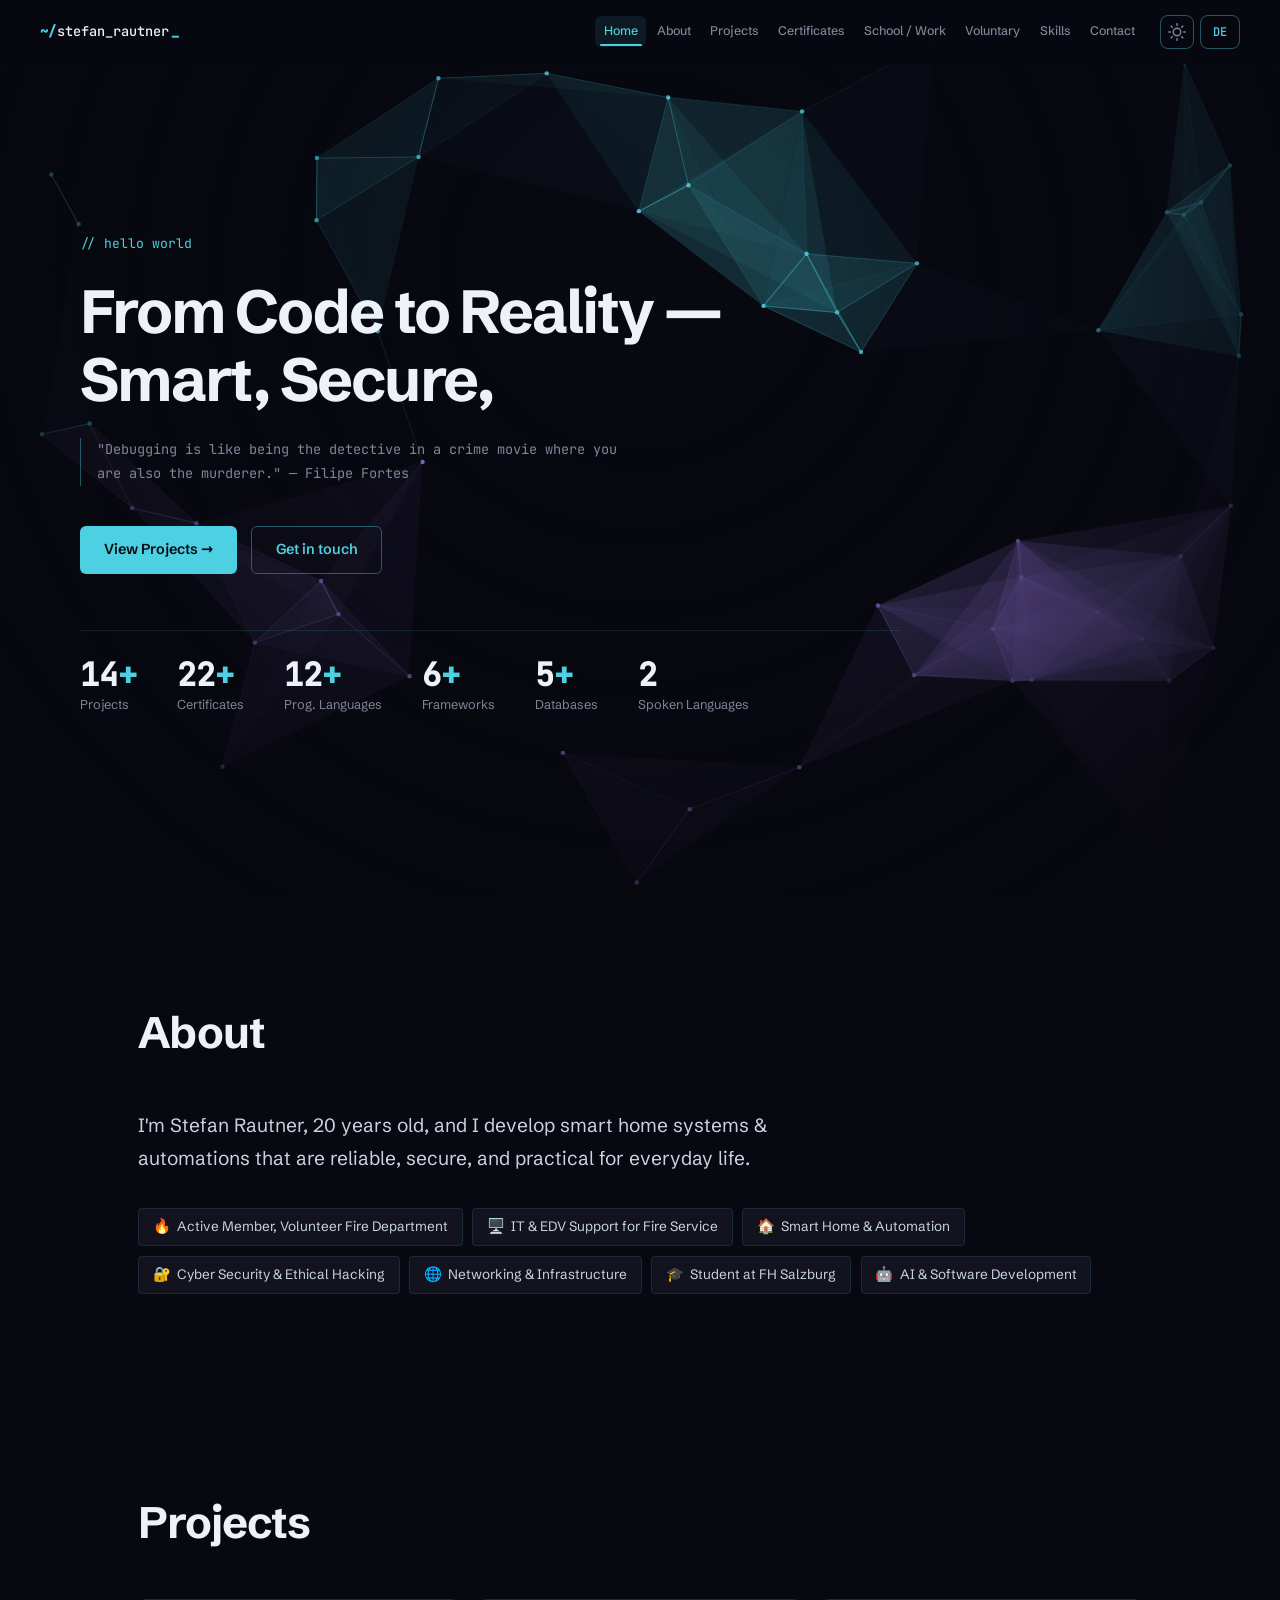
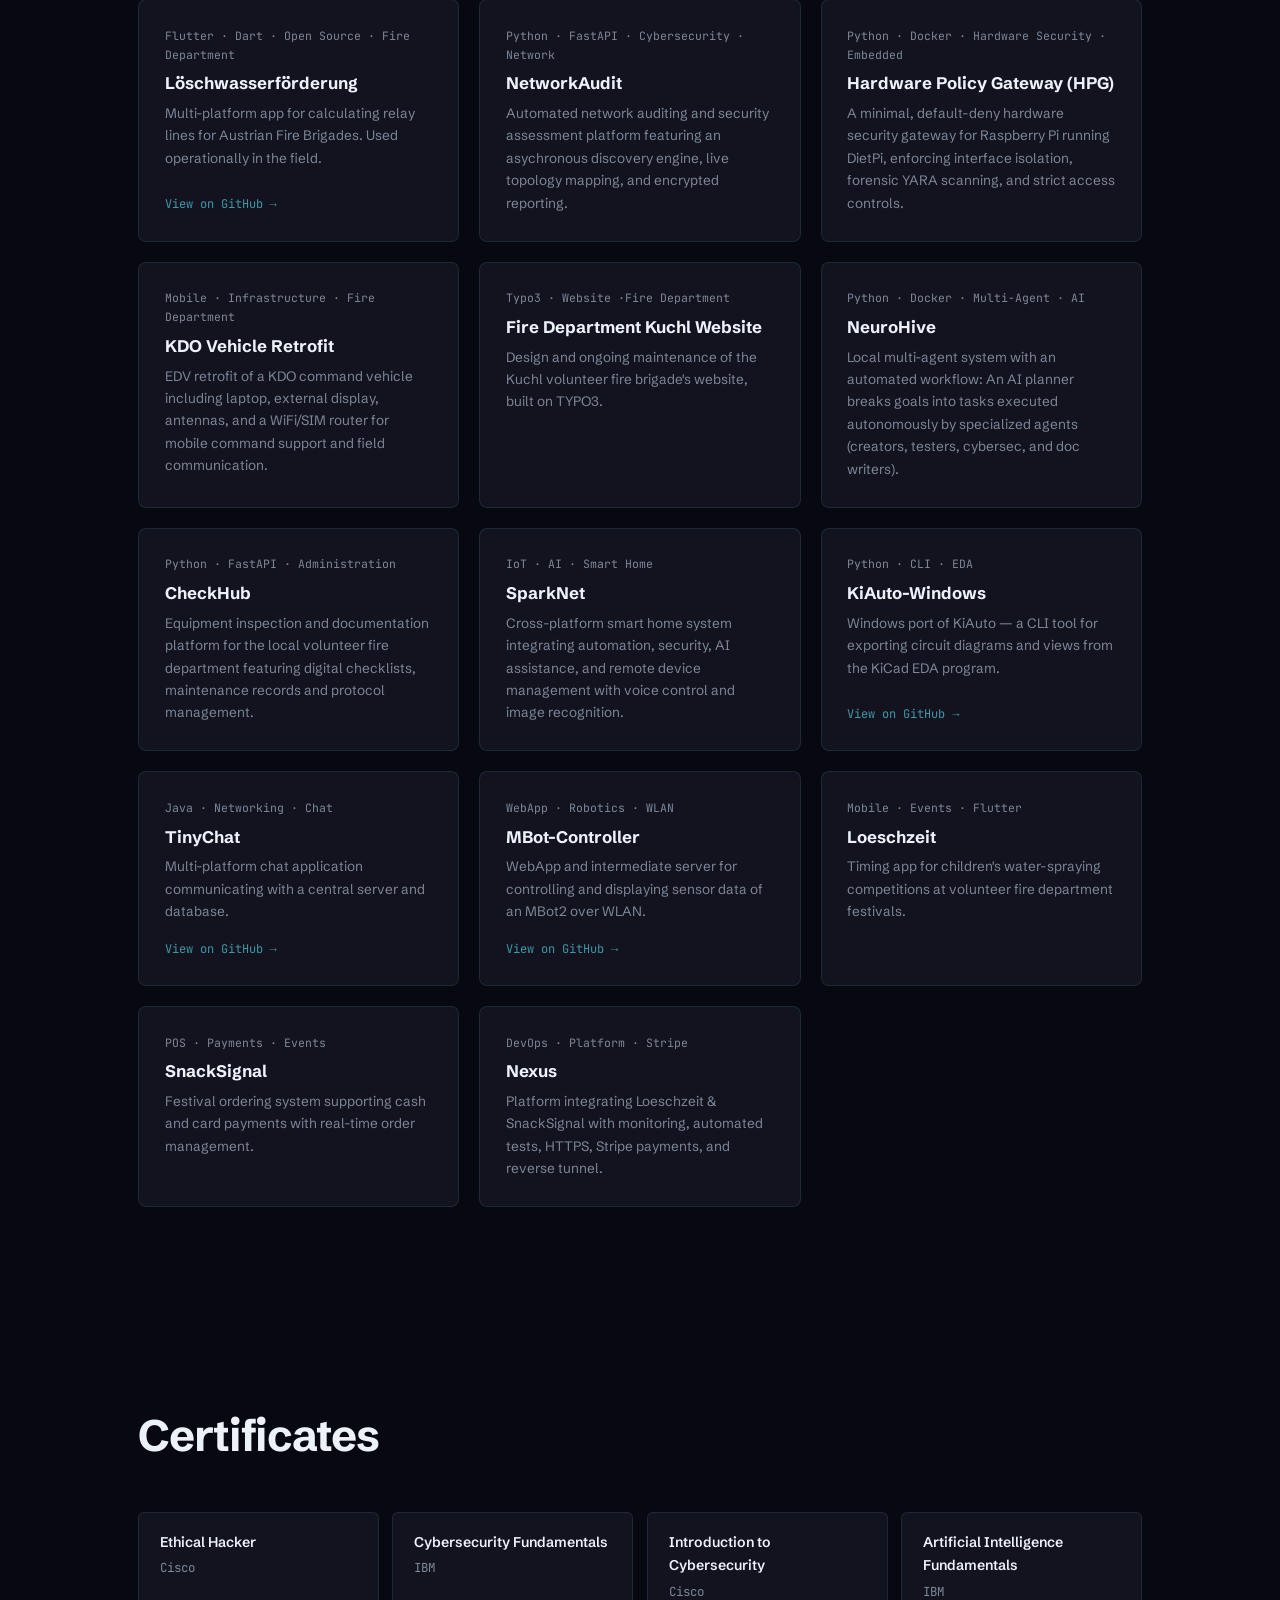
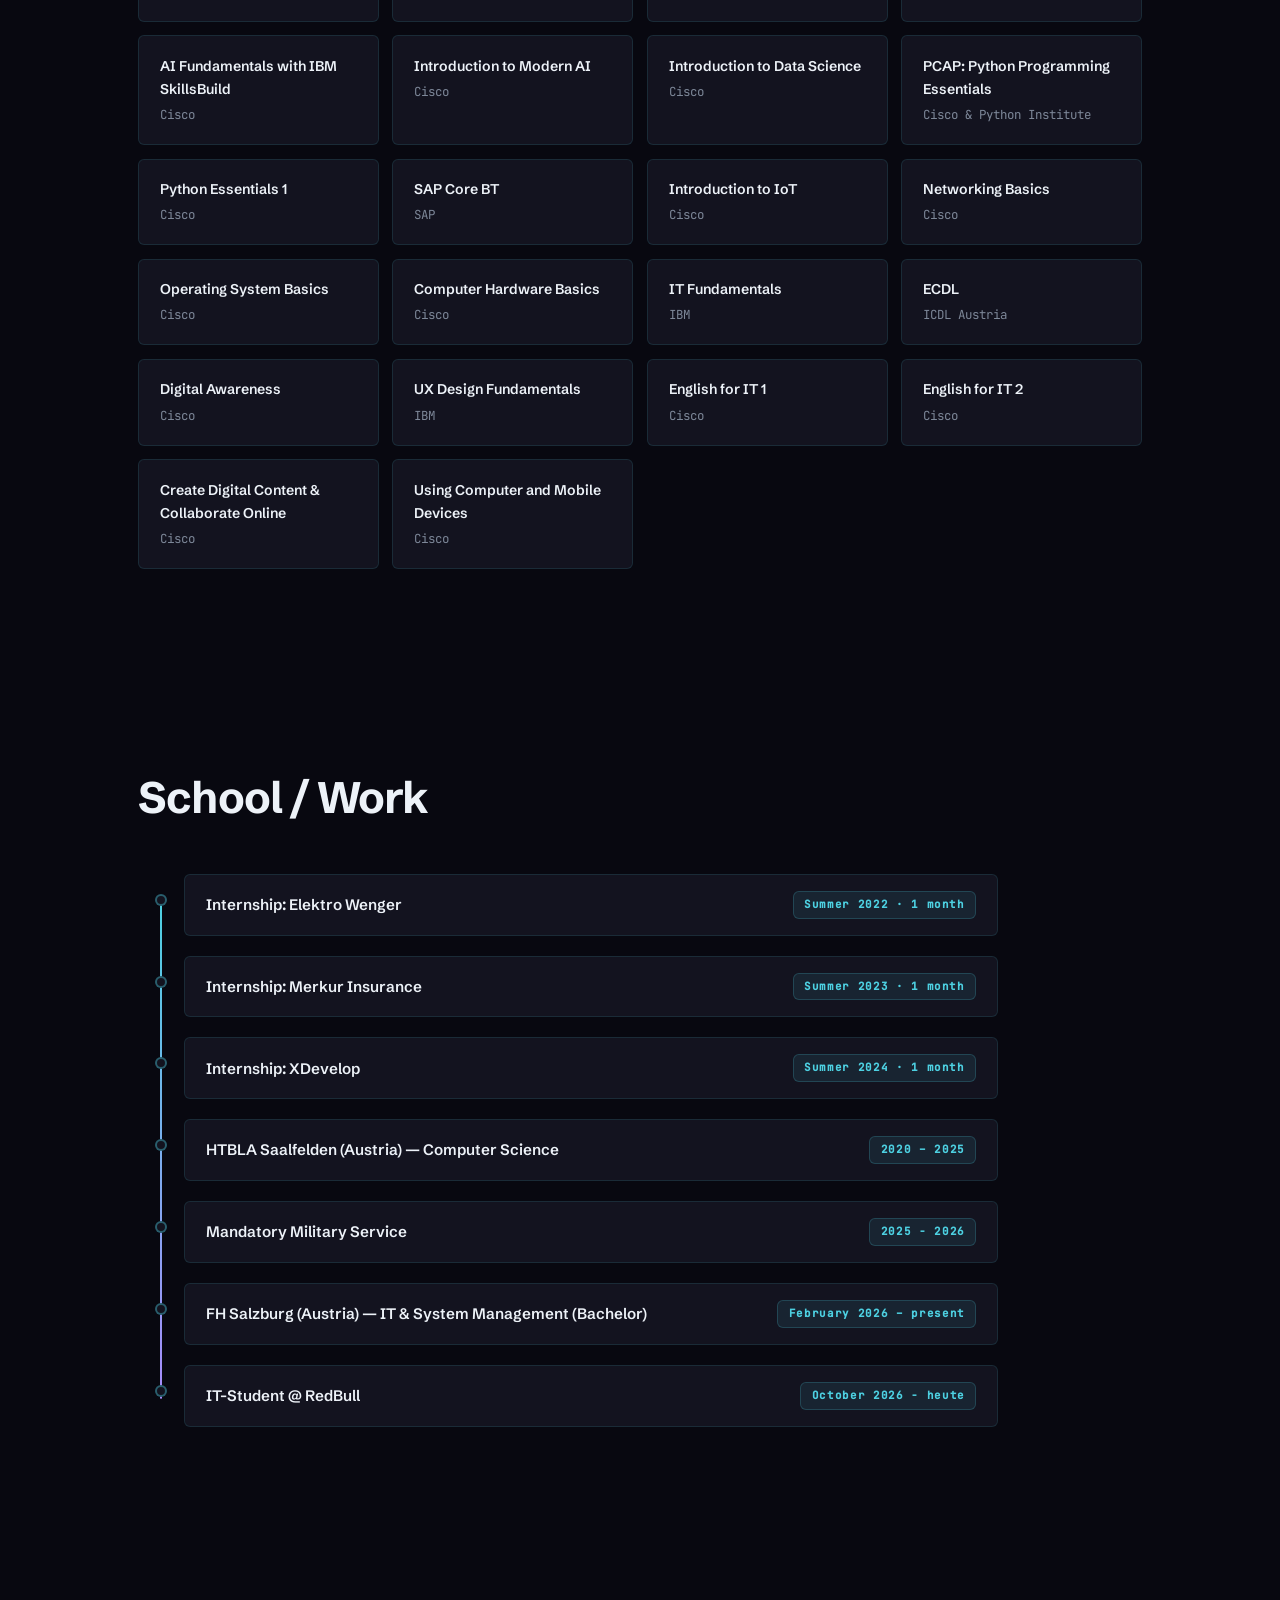
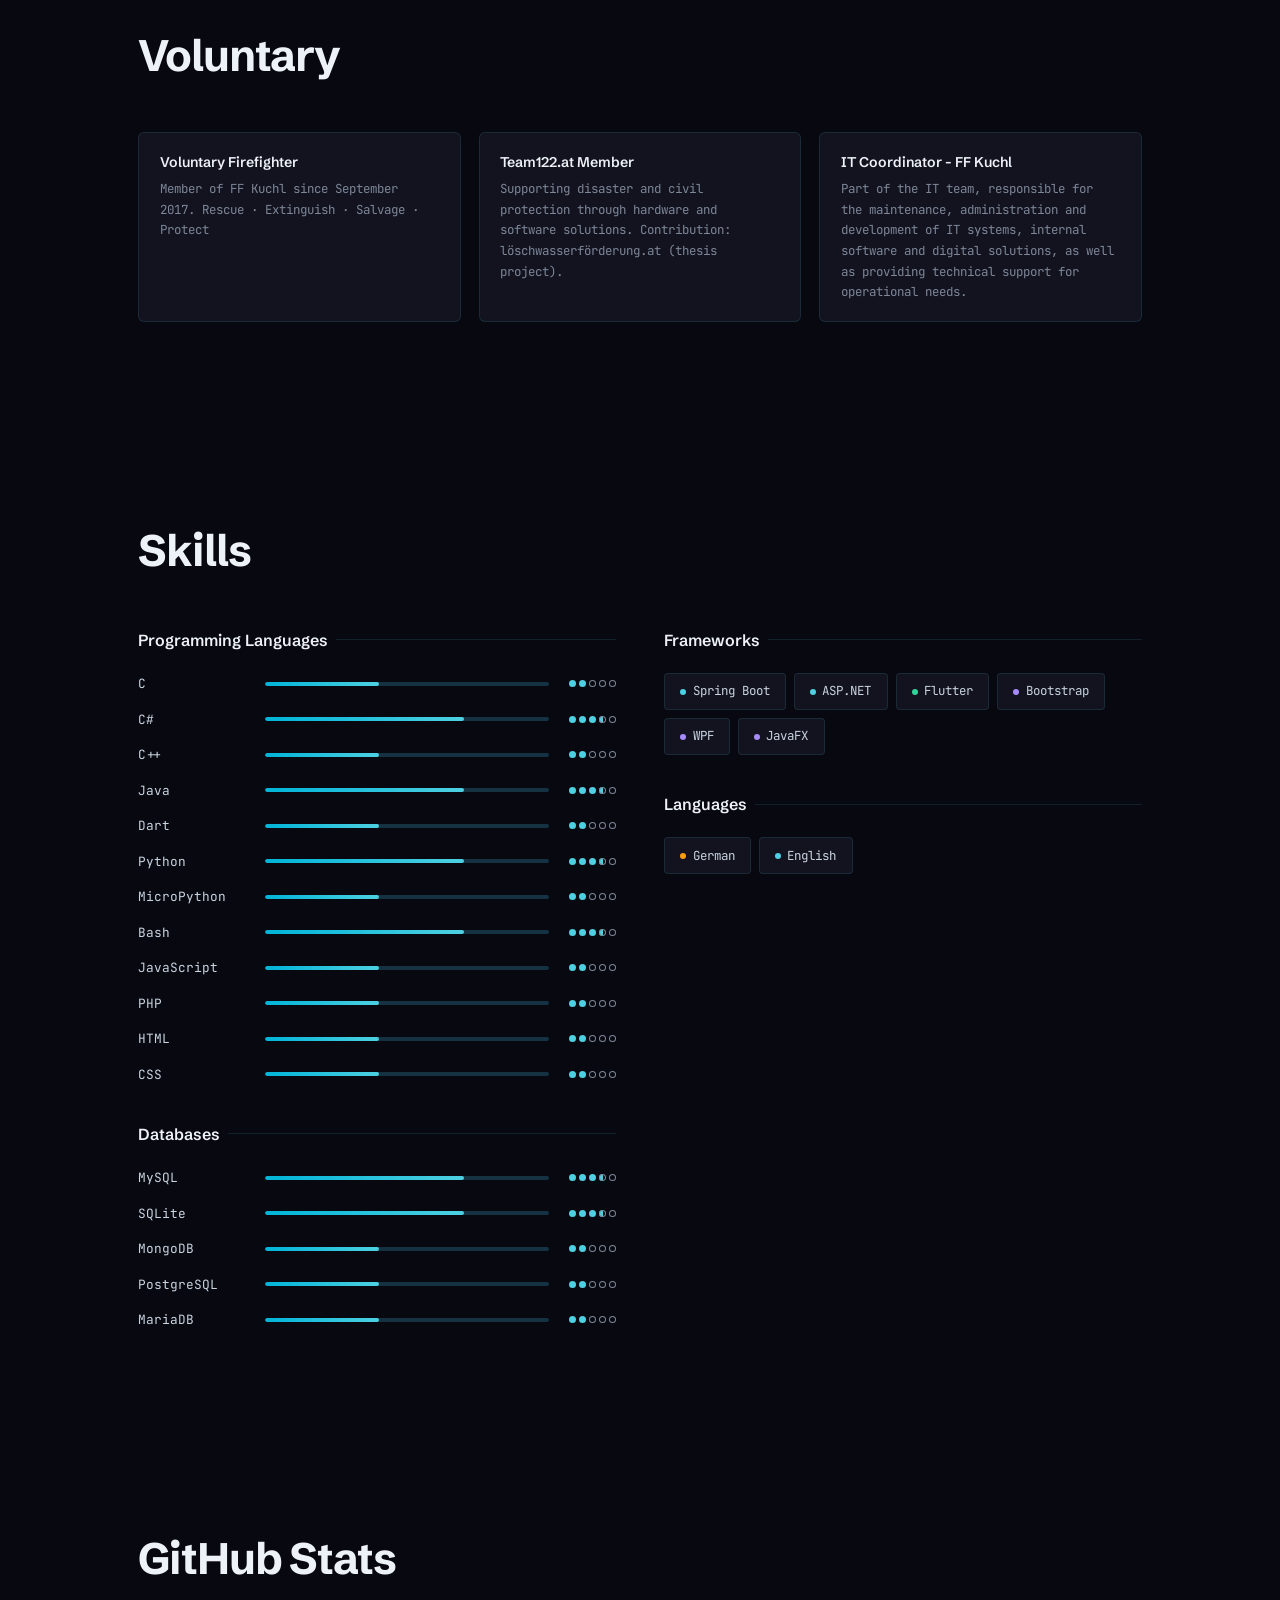
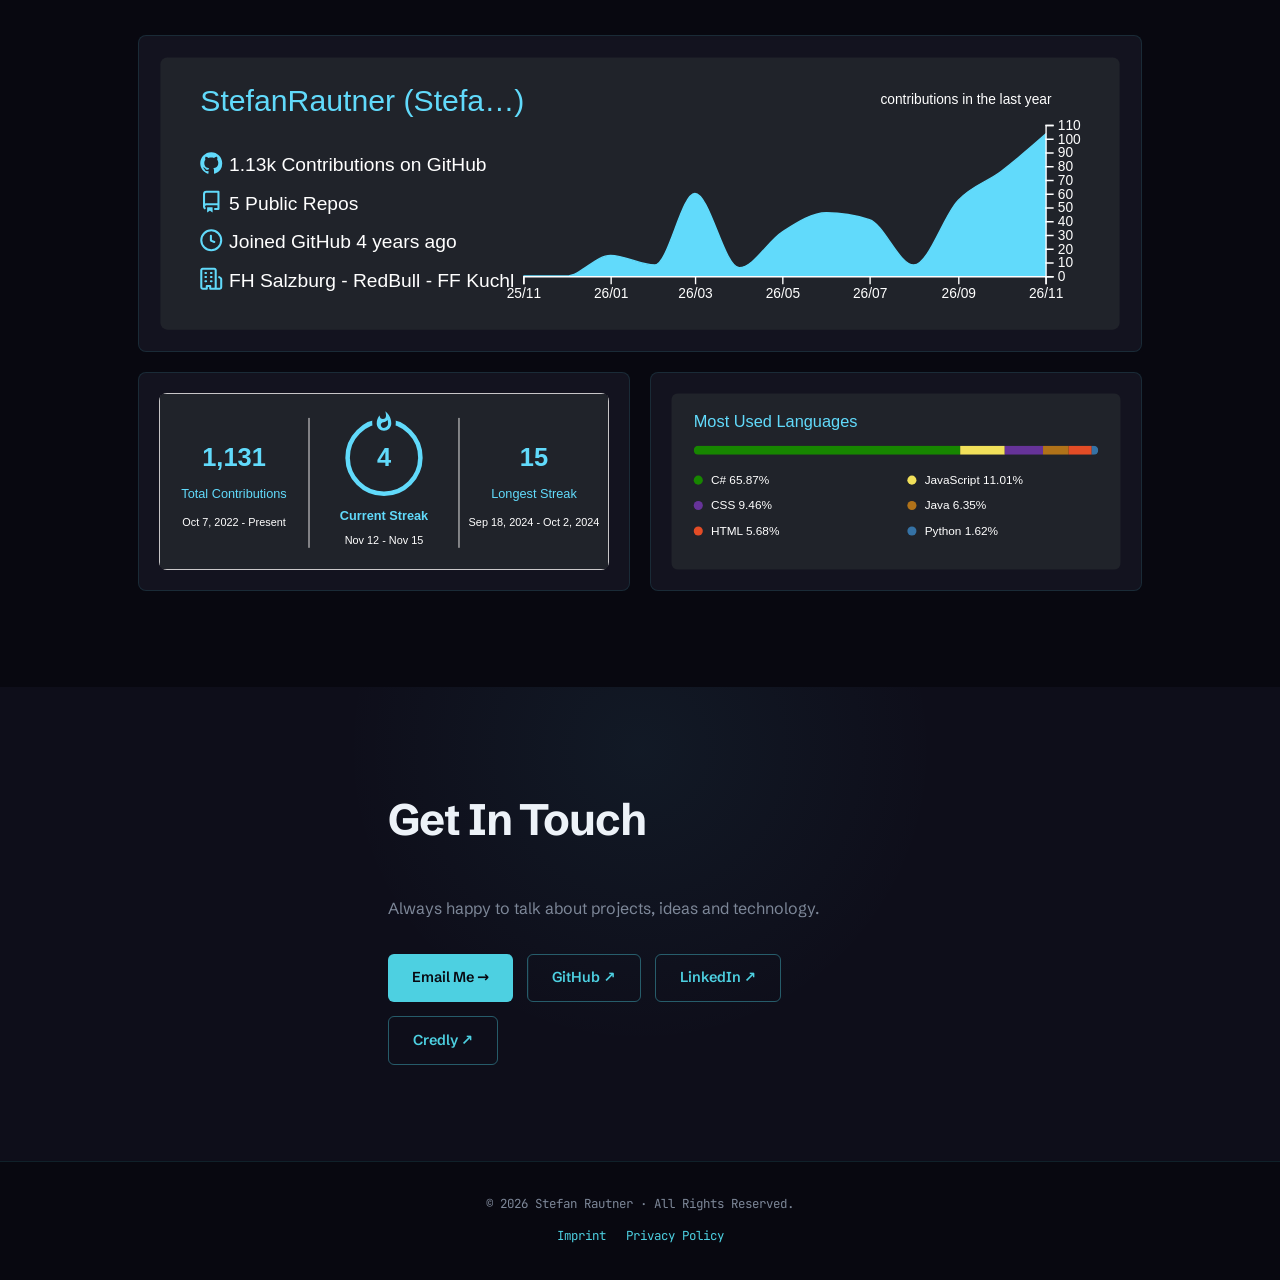
==== commit d2ca1c1f: "WP" ====
--- a/index.html
+++ b/index.html
@@ -28,7 +28,7 @@
   <meta name="twitter:title" content="Stefan Rautner – Portfolio">
   <meta name="twitter:description" content="Developer of smart home systems, security tools, and automation software.">
   <meta name="twitter:image" content="https://stefanrautner.github.io/og-image.png">
-  <link rel="preload" href="fonts/space-grotesk-latin.woff2" as="font" type="font/woff2" crossorigin>
+  <link rel="preload" href="fonts/schibsted-grotesk-latin.woff2" as="font" type="font/woff2" crossorigin>
   <link rel="preload" href="fonts/jetbrains-mono-latin.woff2" as="font" type="font/woff2" crossorigin>
   <link rel="stylesheet" href="style.css">
 </head>
--- a/style.css
+++ b/style.css
@@ -1,24 +1,24 @@
 /* ═══════════════════════════════════════════════════════════════════════════
    FONTS – self-hosted (no third-party requests, GDPR-safe)
-   Space Grotesk & JetBrains Mono, both SIL Open Font License 1.1.
-   Licence texts: fonts/OFL-SpaceGrotesk.txt, fonts/OFL-JetBrainsMono.txt
+   Schibsted Grotesk & JetBrains Mono, both SIL Open Font License 1.1.
+   Licence texts: fonts/OFL-SchibstedGrotesk.txt, fonts/OFL-JetBrainsMono.txt
    Variable fonts – one file per subset covers the whole weight range.
    ═══════════════════════════════════════════════════════════════════════════ */
 @font-face {
-  font-family: 'Space Grotesk';
+  font-family: 'Schibsted Grotesk';
   font-style: normal;
-  font-weight: 300 700;
+  font-weight: 400 900;
   font-display: swap;
-  src: url('fonts/space-grotesk-latin.woff2') format('woff2');
+  src: url('fonts/schibsted-grotesk-latin.woff2') format('woff2');
   unicode-range: U+0000-00FF, U+0131, U+0152-0153, U+02BB-02BC, U+02C6, U+02DA, U+02DC, U+0304, U+0308, U+0329, U+2000-206F, U+20AC, U+2122, U+2191, U+2193, U+2212, U+2215, U+FEFF, U+FFFD;
 }
 @font-face {
-  font-family: 'Space Grotesk';
+  font-family: 'Schibsted Grotesk';
   font-style: normal;
-  font-weight: 300 700;
+  font-weight: 400 900;
   font-display: swap;
-  src: url('fonts/space-grotesk-latin-ext.woff2') format('woff2');
-  unicode-range: U+0100-02BA, U+02BD-02C5, U+02C7-02CC, U+02CE-02D7, U+02DD-02FF, U+0304, U+0308, U+0329, U+1D00-1DBF, U+1E00-1E9F, U+1EF2-1EFF, U+2020, U+20A0-20AB, U+20AD-20C0, U+2113, U+2C60-2C7F, U+A720-A7FF;
+  src: url('fonts/schibsted-grotesk-latin-ext.woff2') format('woff2');
+  unicode-range: U+0100-02BA, U+02BD-02C5, U+02C7-02CC, U+02CE-02D7, U+02DD-02FF, U+0304, U+0308, U+0329, U+1D00-1DBF, U+1E00-1E9F, U+1EF2-1EFF, U+2020, U+20A0-20AB, U+20AD-20C4, U+2113, U+2C60-2C7F, U+A720-A7FF;
 }
 @font-face {
   font-family: 'JetBrains Mono';
@@ -34,7 +34,7 @@
   font-weight: 400 500;
   font-display: swap;
   src: url('fonts/jetbrains-mono-latin-ext.woff2') format('woff2');
-  unicode-range: U+0100-02BA, U+02BD-02C5, U+02C7-02CC, U+02CE-02D7, U+02DD-02FF, U+0304, U+0308, U+0329, U+1D00-1DBF, U+1E00-1E9F, U+1EF2-1EFF, U+2020, U+20A0-20AB, U+20AD-20C0, U+2113, U+2C60-2C7F, U+A720-A7FF;
+  unicode-range: U+0100-02BA, U+02BD-02C5, U+02C7-02CC, U+02CE-02D7, U+02DD-02FF, U+0304, U+0308, U+0329, U+1D00-1DBF, U+1E00-1E9F, U+1EF2-1EFF, U+2020, U+20A0-20AB, U+20AD-20C4, U+2113, U+2C60-2C7F, U+A720-A7FF;
 }
 
 /* ═══════════════════════════════════════════════════════════════════════════
@@ -63,14 +63,15 @@
   --btn-fg:            #080810;   /* 10.9:1 on --btn-bg */
   --focus-ring:        #4dd0e1;
   --dot-opacity:       0.035;
-  --radius:            12px;
-  --radius-lg:         18px;
+  --radius:            6px;
+  --radius-lg:         8px;
   --header-h:          64px;
-  --font-sans:         'Space Grotesk', system-ui, sans-serif;
+  --font-sans:         'Schibsted Grotesk', system-ui, sans-serif;
   --font-mono:         'JetBrains Mono', 'Fira Code', monospace;
   --ease:              cubic-bezier(0.4, 0, 0.2, 1);
-  --spring:            cubic-bezier(0.34, 1.56, 0.64, 1);
-  --t:                 0.22s;
+  --spring:            cubic-bezier(0.2, 0.7, 0, 1);   /* smooth settle, no bounce */
+  --out:               cubic-bezier(0.2, 0.7, 0, 1);
+  --t:                 0.25s;
 
   /* Global Dynamic Module Component System Tokens */
   --cursor-gradient:   radial-gradient(circle, rgba(77, 208, 225, 0.06) 0%, transparent 70%);
@@ -162,7 +163,8 @@
     transition-duration: 0.01ms !important;
   }
   #bgCanvas { display: none; }
-  .reveal { opacity: 1 !important; transform: none !important; }
+  .reveal { opacity: 1 !important; transform: none !important; filter: none !important; }
+  .section-title::before { transform: none; }
 }
 
 /* ═══════════════════════════════════════════════════════════════════════════
@@ -215,12 +217,14 @@
    ═══════════════════════════════════════════════════════════════════════════ */
 .reveal {
   opacity: 0;
-  transform: translateY(28px);
-  transition: opacity 0.65s var(--ease), transform 0.65s var(--ease);
+  transform: translateY(20px);
+  filter: blur(4px);
+  transition: opacity 0.9s var(--out), transform 0.9s var(--out), filter 0.9s var(--out);
 }
 .reveal.visible {
   opacity: 1;
   transform: none;
+  filter: none;
 }
 .reveal-delay-1 { transition-delay: 0.08s; }
 .reveal-delay-2 { transition-delay: 0.16s; }
@@ -433,7 +437,7 @@
 }
 
 .section-title {
-  font-size: clamp(1.4rem, 3.5vw, 2rem);
+  font-size: clamp(1.8rem, 4.5vw, 2.75rem);
   font-weight: 700;
   color: var(--text-strong);
   letter-spacing: -0.025em;
@@ -444,14 +448,18 @@
 }
 
 .section-title::before {
-  content: '';
+  content: none;
   display: block;
   width: 3px;
   height: 1.2em;
-  background: linear-gradient(to bottom, var(--cyan), var(--purple));
+  background: var(--cyan);
   border-radius: 2px;
   flex-shrink: 0;
-}
+  transform: scaleY(0);
+  transform-origin: bottom;
+  transition: transform 0.7s var(--out) 0.15s;
+}
+.section-title.visible::before { transform: scaleY(1); }
 
 /* ═══════════════════════════════════════════════════════════════════════════
    HERO
@@ -465,42 +473,12 @@
   overflow: hidden;
 }
 
-.hero::before {
-  content: '';
-  position: absolute;
-  top: -20%;
-  right: -15%;
-  width: 60vw;
-  height: 60vw;
-  border-radius: 50%;
-  background: var(--hero-blob-left);
-  pointer-events: none;
-  animation: blob-drift 12s ease-in-out infinite alternate;
-}
-.hero::after {
-  content: '';
-  position: absolute;
-  bottom: -10%;
-  left: -10%;
-  width: 40vw;
-  height: 40vw;
-  border-radius: 50%;
-  background: var(--hero-blob-right);
-  pointer-events: none;
-  animation: blob-drift 16s ease-in-out infinite alternate-reverse;
-}
-@keyframes blob-drift {
-  from { transform: translate(0, 0) scale(1); }
-  to   { transform: translate(3%, 4%) scale(1.06); }
-}
-
 .hero-inner { max-width: 820px; position: relative; z-index: 1; }
 
 .hero-eyebrow {
   font-family: var(--font-mono);
   font-size: 0.82rem;
   color: var(--cyan-text);
-  letter-spacing: 0.1em;
   margin-bottom: 1.5rem;
   opacity: 0.8;
   display: flex;
@@ -508,7 +486,7 @@
   gap: 0.5rem;
 }
 .hero-eyebrow::before {
-  content: '';
+  content: none;
   width: 24px; height: 1px;
   background: var(--cyan);
   opacity: 0.6;
@@ -542,10 +520,8 @@
   line-height: 1.75;
   max-width: 560px;
   margin-bottom: 2.5rem;
-  padding: 1rem 1.2rem;
-  border-left: 2px solid var(--cyan);
-  background: var(--cyan-dim);
-  border-radius: 0 var(--radius) var(--radius) 0;
+  padding: 0 0 0 1rem;
+  border-left: 1px solid var(--border-hi);
   position: relative;
 }
 
@@ -589,11 +565,8 @@
 }
 
 .hero-stat__label {
-  font-size: 0.7rem;
+  font-size: 0.8rem;
   color: var(--text-muted);
-  text-transform: uppercase;
-  letter-spacing: 0.1em;
-  font-family: var(--font-mono);
 }
 
 /* ═══════════════════════════════════════════════════════════════════════════
@@ -619,10 +592,9 @@
   gap: 0.4rem;
   padding: 0.4rem 0.85rem;
   border: 1px solid var(--border);
-  border-radius: 100px;
-  font-size: 0.8rem;
-  font-family: var(--font-mono);
-  color: var(--text-muted);
+  border-radius: 4px;
+  font-size: 0.85rem;
+  color: var(--text);
   background: var(--bg-card);
   transition: border-color var(--t) var(--ease), color var(--t) var(--ease), background var(--t) var(--ease);
 }
@@ -665,7 +637,7 @@
 .btn:hover, .btn:focus-visible {
   background: var(--cyan-soft);
   transform: translateY(-2px);
-  box-shadow: 0 8px 24px var(--cyan-glow);
+  box-shadow: var(--card-shadow);
 }
 
 .btn--ghost {
@@ -713,7 +685,7 @@
   transition: opacity 0.3s var(--ease);
   pointer-events: none;
 }
-.project-card:hover::before { opacity: 1; }
+.project-card::before { display: none; }
 
 .project-card::after {
   content: '';
@@ -727,20 +699,17 @@
   border-radius: 99px 99px 0 0;
 }
 .project-card:hover::after { transform: scaleX(1); }
+.project-card::after { background: var(--cyan); }
 
 .project-card:hover, .project-card:focus-visible {
   border-color: var(--border-hi);
-  transform: translateY(-4px);
-  box-shadow: var(--project-shadow), 0 0 0 1px var(--border-hi);
+  box-shadow: none;
 }
 
 .project-card__tag {
   font-family: var(--font-mono);
-  font-size: 0.68rem;
-  text-transform: uppercase;
-  letter-spacing: 0.1em;
-  color: var(--cyan-text);
-  opacity: 0.7;
+  font-size: 0.72rem;
+  color: var(--text-muted);
 }
 
 .project-card__title {
@@ -803,16 +772,15 @@
   position: absolute;
   bottom: 0; left: 0; right: 0;
   height: 1px;
-  background: linear-gradient(90deg, transparent, var(--cyan), transparent);
+  background: var(--cyan);
   transform: scaleX(0);
-  transition: transform 0.4s var(--ease);
+  transform-origin: left;
+  transition: transform 0.4s var(--out);
 }
 .card:hover::after, .card:focus-visible::after { transform: scaleX(1); }
 
 .card:hover, .card:focus-visible {
   border-color: var(--border-hi);
-  transform: translateY(-2px);
-  box-shadow: var(--card-shadow);
 }
 .card--link:hover, .card--link:focus-visible { border-color: var(--cyan); }
 
@@ -890,7 +858,7 @@
 .timeline-item:hover::before, .timeline-item:focus-visible::before {
   background: var(--cyan);
   border-color: var(--cyan);
-  box-shadow: 0 0 0 5px var(--cyan-dim), 0 0 14px var(--cyan-glow);
+  box-shadow: 0 0 0 5px var(--cyan-dim);
   transform: scale(1.25);
 }
 
@@ -979,11 +947,9 @@
 .skills-block:last-child { margin-bottom: 0; }
 
 .skills-block-title {
-  font-size: 0.72rem;
+  font-size: 1rem;
   font-weight: 600;
-  text-transform: uppercase;
-  letter-spacing: 0.12em;
-  color: var(--text-muted);
+  color: var(--text-strong);
   margin-bottom: 1.25rem;
   display: flex;
   align-items: center;
@@ -1001,7 +967,7 @@
 
 .skill-bar {
   display: grid;
-  grid-template-columns: 115px 1fr 38px;
+  grid-template-columns: 115px 1fr 55px;
   align-items: center;
   gap: 0.75rem;
 }
@@ -1036,18 +1002,42 @@
   width: 60%;
   height: 100%;
   background: var(--shimmer-gradient);
-  animation: shimmer 2.5s ease-in-out infinite;
-  animation-delay: 1.2s;
+  display: none;
 }
 @keyframes shimmer {
   0%   { left: -60%; }
   100% { left: 120%; }
 }
-.skill-bar__pct {
-  font-family: var(--font-mono);
-  font-size: 0.7rem;
-  color: var(--text-muted);
-  text-align: right;
+/* Five-dot proficiency scale. Replaces the old percentage label: the level
+   in the JSON is a word, the number was derived from it, so a precise "88%"
+   claimed an accuracy that never existed. Dots carry the same relative
+   information without asserting a measurement. Partial dots are filled with a
+   hard-stop gradient. */
+.skill-bar__dots {
+  display: flex;
+  gap: 3px;
+  justify-content: flex-end;
+  align-items: center;
+}
+.skill-bar__dot {
+  width: 7px;
+  height: 7px;
+  border-radius: 50%;
+  flex-shrink: 0;
+  /* Empty dots are rings, not a paler fill. Distinguishing them by shape as
+     well as colour keeps them apart at any contrast, and satisfies the 3:1
+     non-text requirement (WCAG 1.4.11) that a fill-only version missed in
+     the light theme. */
+  background: transparent;
+  box-shadow: inset 0 0 0 1px var(--text-muted);
+}
+.skill-bar__dot--on {
+  background: var(--cyan);
+  box-shadow: none;
+}
+.skill-bar__dot--part {
+  background: linear-gradient(90deg,
+    var(--cyan) var(--fill, 50%), transparent var(--fill, 50%));
 }
 
 /* ─── Skill chips ─── */
@@ -1060,7 +1050,7 @@
   padding: 0.45rem 0.95rem;
   background: var(--bg-card);
   border: 1px solid var(--border);
-  border-radius: 100px;
+  border-radius: 4px;
   font-family: var(--font-mono);
   font-size: 0.78rem;
   color: var(--text);
@@ -1179,8 +1169,7 @@
 }
 .scroll-top.visible { opacity: 1; pointer-events: auto; }
 .scroll-top:hover {
-  box-shadow: 0 0 20px var(--cyan-glow);
-  transform: translateY(-3px) scale(1.05);
+  transform: translateY(-3px);
 }
 
 /* ═══════════════════════════════════════════════════════════════════════════
@@ -1286,7 +1275,7 @@
   .github-grid { grid-template-columns: 1fr; }
   .github-card--wide { grid-column: 1; }
 
-  .skill-bar { grid-template-columns: 90px 1fr 32px; }
+  .skill-bar { grid-template-columns: 90px 1fr 55px; }
 }
 
 /* ── Small mobile: 540px ── */
@@ -1299,7 +1288,7 @@
 
   .cards-grid { grid-template-columns: 1fr; }
 
-  .skill-bar { grid-template-columns: 80px 1fr 30px; gap: 0.5rem; }
+  .skill-bar { grid-template-columns: 80px 1fr 55px; gap: 0.5rem; }
   .skill-bar__name { font-size: 0.72rem; }
 }
 
